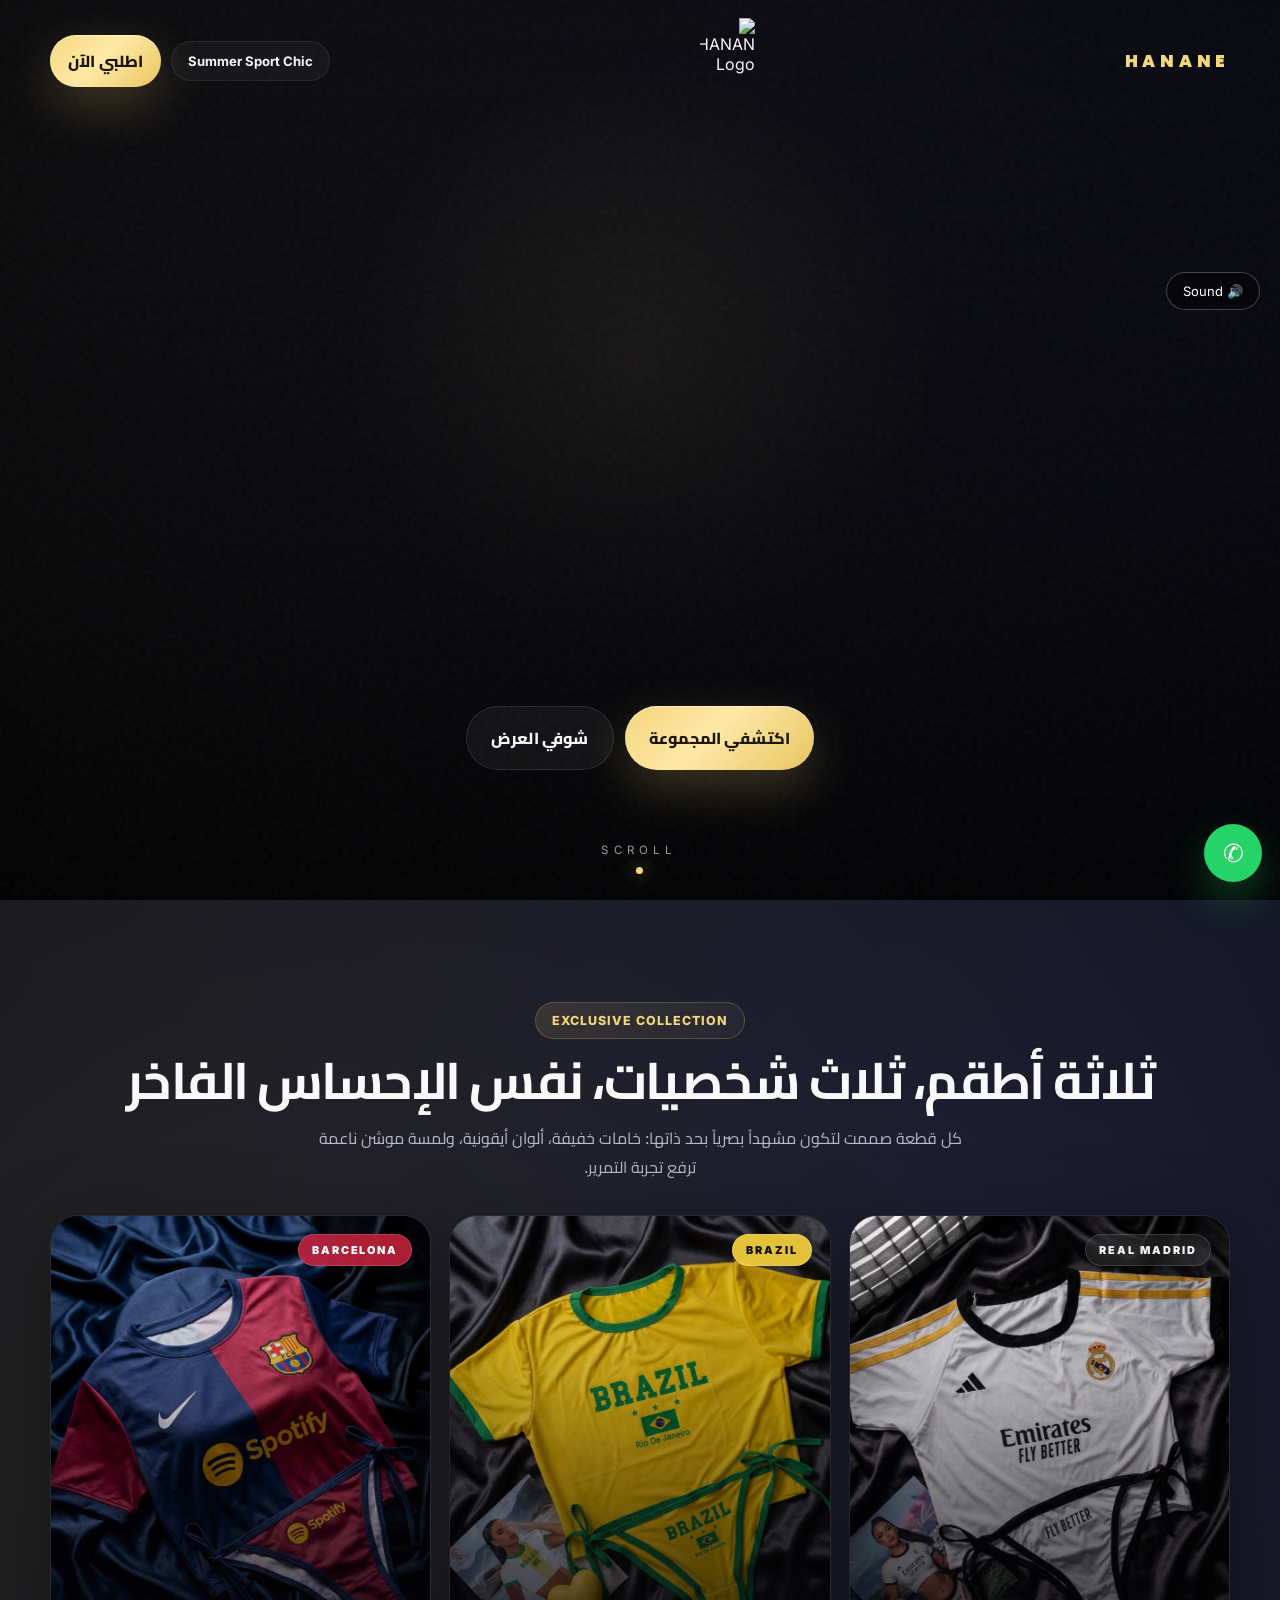
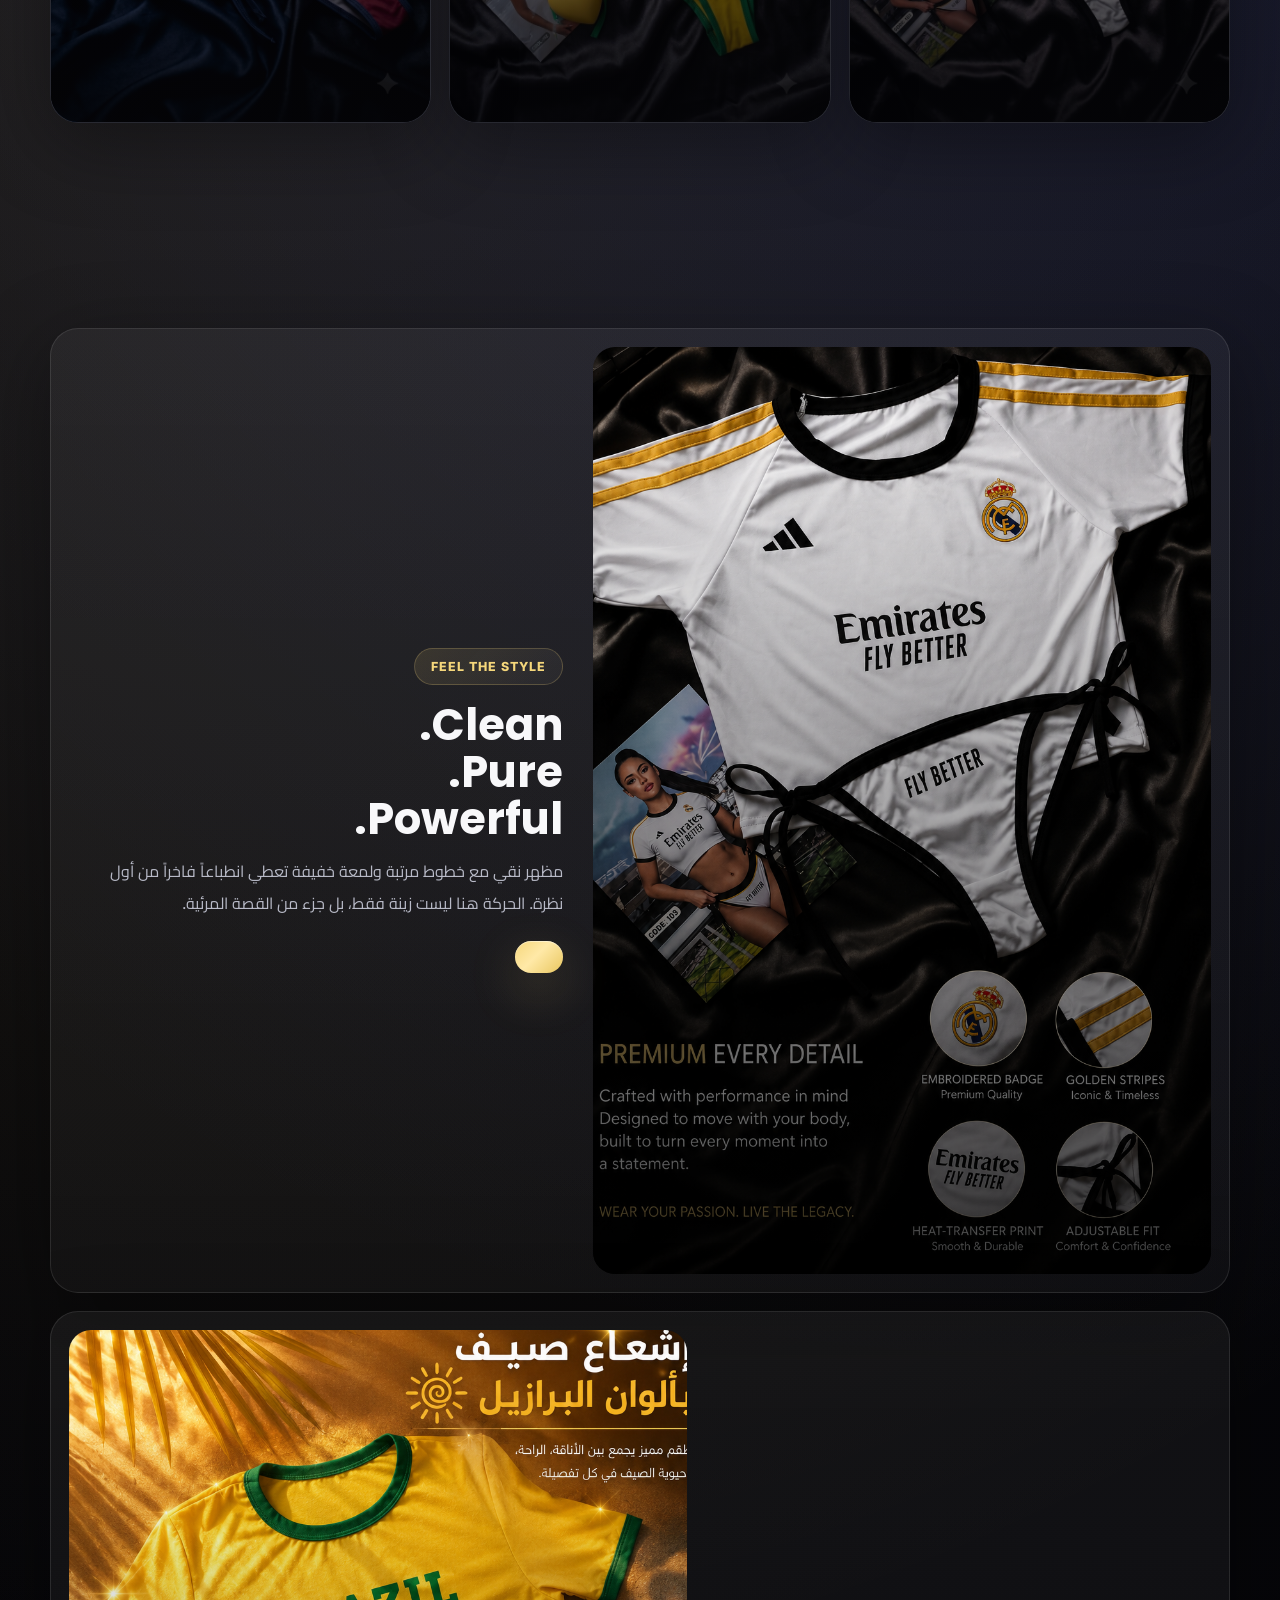
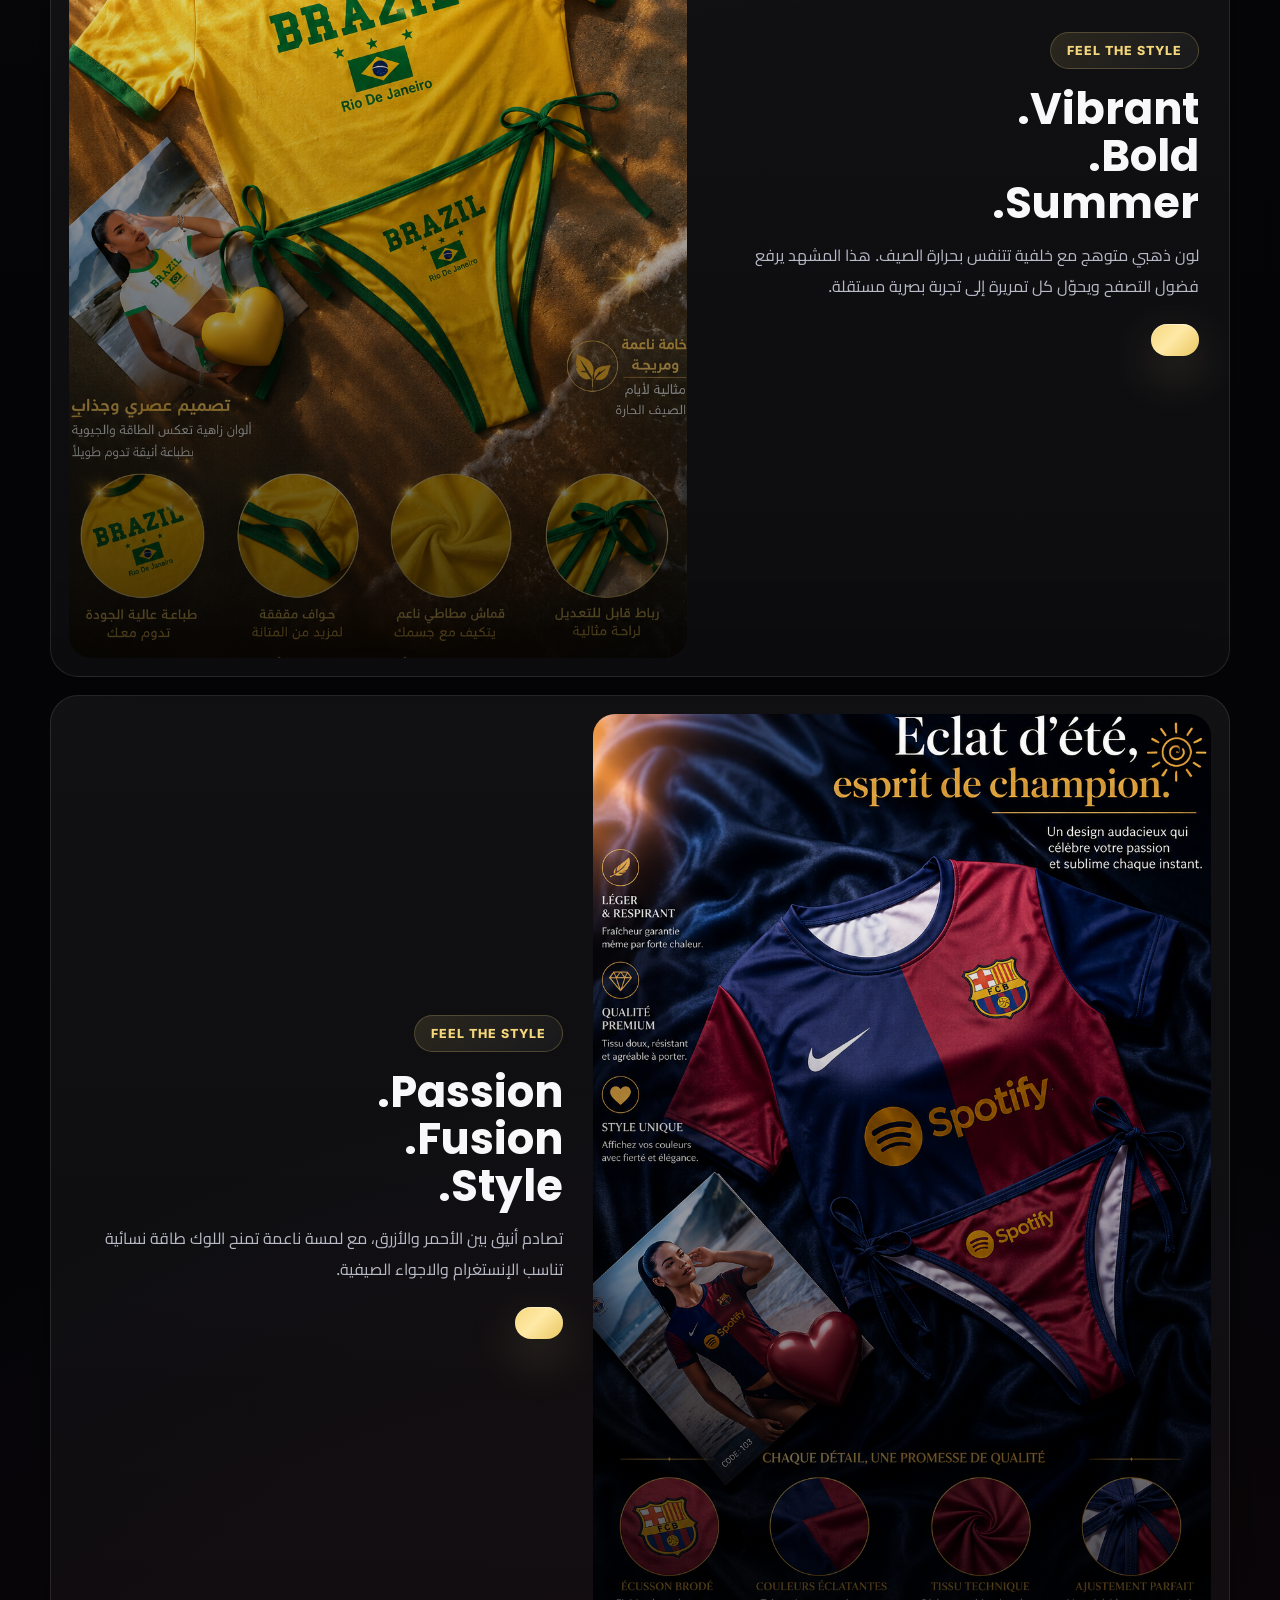
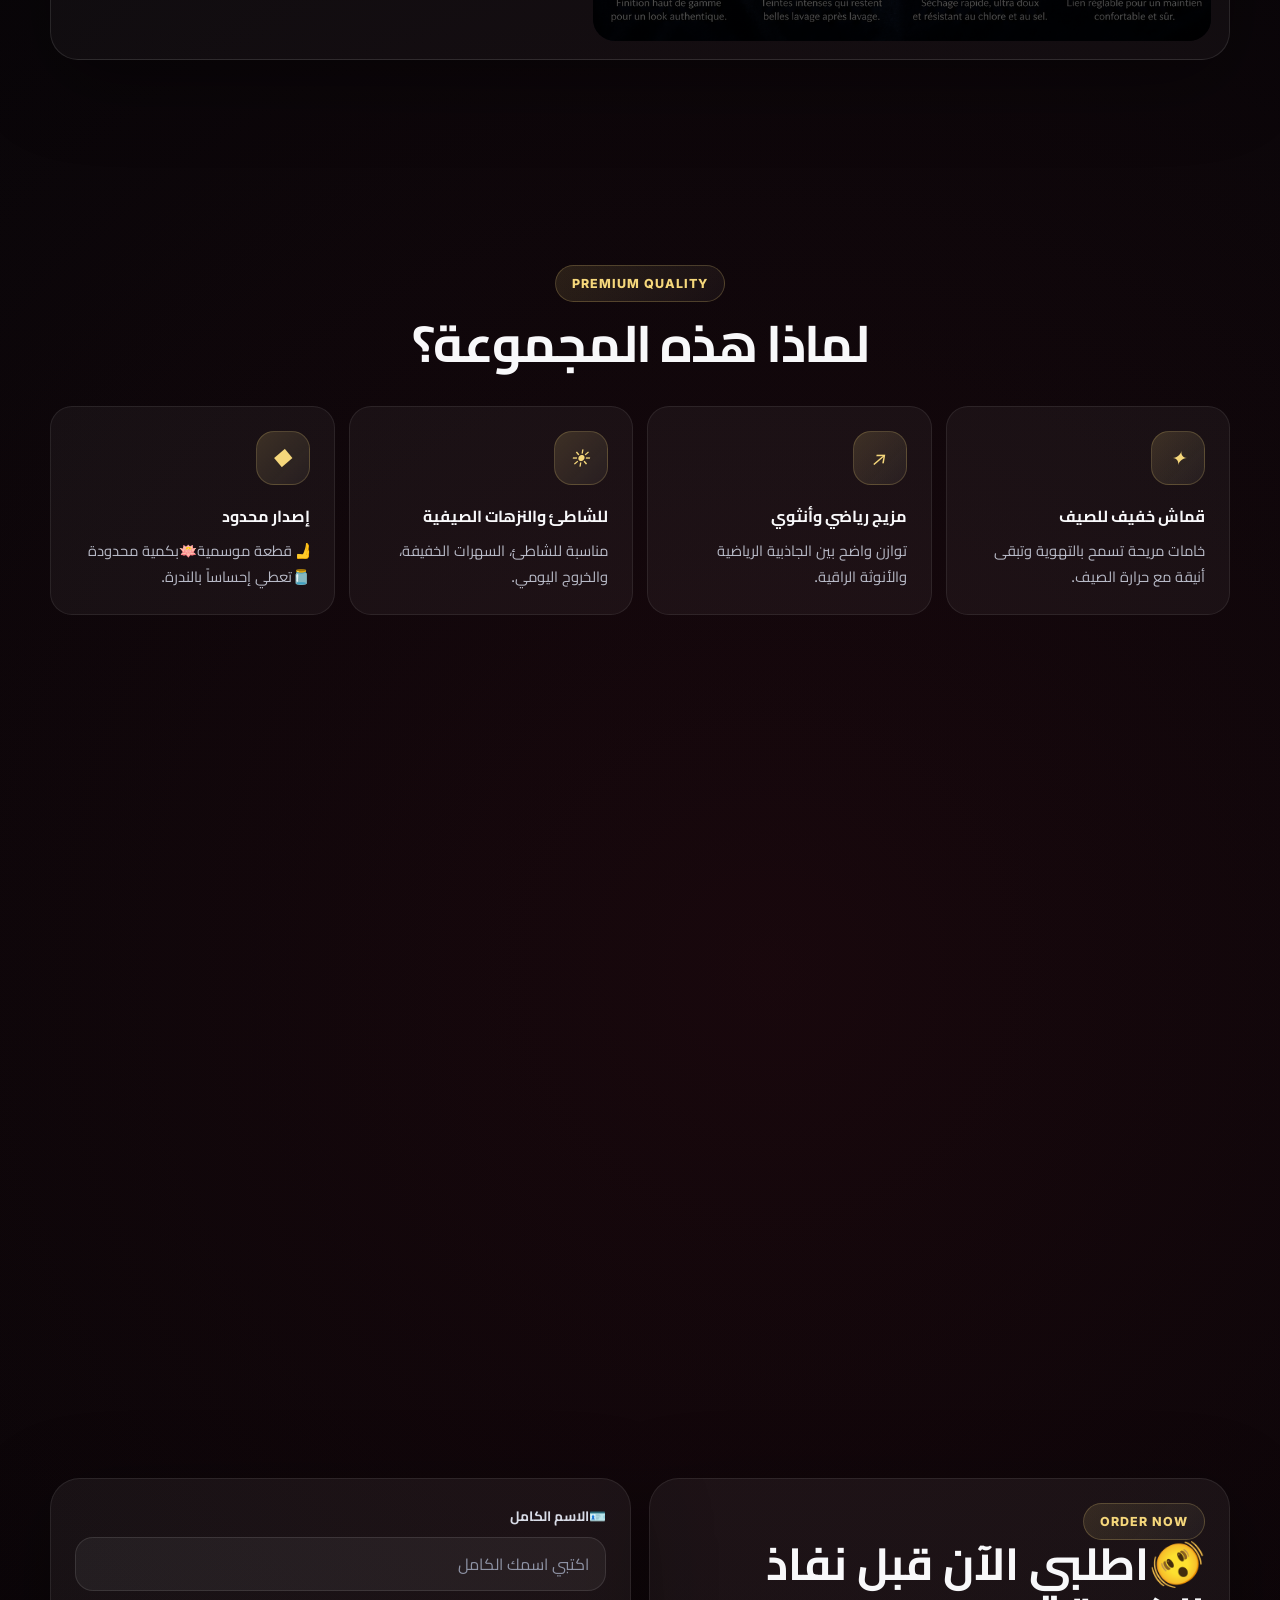
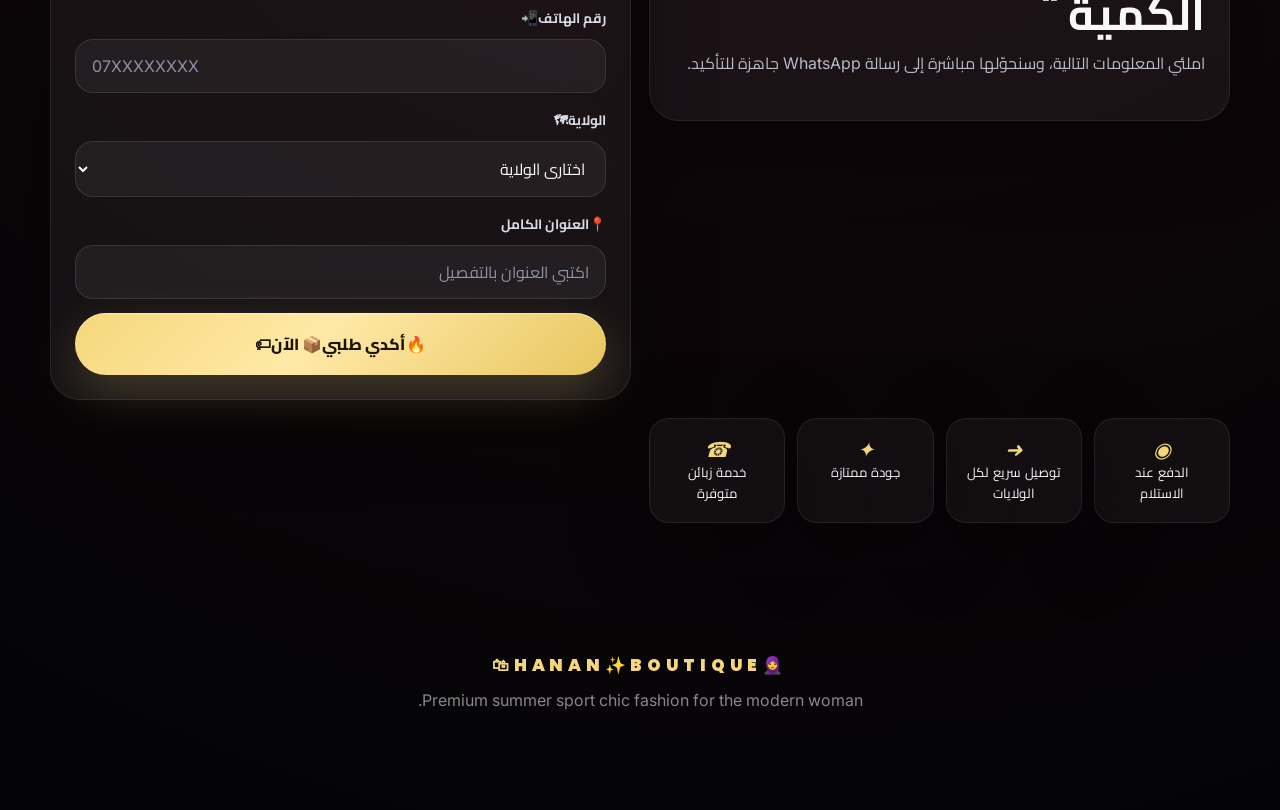
==== index.html @ 0dd99c5b "Fix typo in boutique name in message" ====
<!DOCTYPE html>
<html lang="ar" dir="rtl">
<head>
  <meta charset="UTF-8" />
  <meta name="viewport" content="width=device-width, initial-scale=1.0, maximum-scale=1" />
  <meta name="description" content="حنان بوتيك - مجموعة صيفية فاخرة للموضة الرياضية الأنيقة" />
  <meta name="theme-color" content="#07070B" />
  <title>حنان بوتيك - Hanene Boutique</title>
  <link rel="preconnect" href="https://fonts.googleapis.com" />
  <link rel="preconnect" href="https://fonts.gstatic.com" crossorigin />
  <link href="https://fonts.googleapis.com/css2?family=Poppins:wght@400;500;600;700;800;900&family=Inter:wght@400;500;600;700;800&family=Cairo:wght@400;500;600;700;800&display=swap" rel="stylesheet" />
  <style>
    :root{
      --bg:#07070B;
      --bg2:#0B1020;
      --panel:rgba(255,255,255,.06);
      --panel-2:rgba(255,255,255,.09);
      --stroke:rgba(255,255,255,.11);
      --text:#F8F8FA;
      --muted:#B8BAC7;
      --gold:#F5D77B;
      --success:#19C37D;
      --danger:#FF5B5B;
      --madrid:#f4f4f4;
      --brazil:#FFD93D;
      --barca:#2B4BFF;
      --barca2:#C9243F;
      --shadow: 0 20px 80px rgba(0,0,0,.38);
      --radius: 28px;
      --radius-sm: 18px;
    }
    *{box-sizing:border-box;margin:0;padding:0}
    html{scroll-behavior:smooth}
    body{
      background:
        radial-gradient(circle at 20% 20%, rgba(245,215,123,.12), transparent 32%),
        radial-gradient(circle at 80% 18%, rgba(43,75,255,.14), transparent 28%),
        radial-gradient(circle at 60% 80%, rgba(201,36,63,.10), transparent 26%),
        linear-gradient(180deg, var(--bg) 0%, #040406 100%);
      color:var(--text);
      font-family:'Inter','Cairo',Arial,sans-serif;
      overflow-x:hidden;
      -webkit-font-smoothing:antialiased;
      text-rendering:optimizeLegibility;
    }
    h1,h2,h3,h4,.brand,.headline{font-family:'Poppins','Cairo',sans-serif}
    a{text-decoration:none;color:inherit}
    button,input,select,textarea{font:inherit}
    ::selection{background:rgba(245,215,123,.28);color:#fff}

    .noise{
      position:fixed;inset:0;pointer-events:none;opacity:.035;z-index:1;
      background-image:url("data:image/svg+xml,%3Csvg viewBox='0 0 200 200' xmlns='http://www.w3.org/2000/svg'%3E%3Cfilter id='n'%3E%3CfeTurbulence type='fractalNoise' baseFrequency='.85' numOctaves='2' stitchTiles='stitch'/%3E%3C/filter%3E%3Crect width='100%25' height='100%25' filter='url(%23n)'/%3E%3C/svg%3E");
    }

    .container{width:min(1180px, calc(100% - 32px));margin-inline:auto;position:relative;z-index:2}
    .glass{background:var(--panel);backdrop-filter:blur(20px);-webkit-backdrop-filter:blur(20px);border:1px solid var(--stroke);box-shadow:var(--shadow)}
    .glass-strong{background:var(--panel-2);backdrop-filter:blur(24px);-webkit-backdrop-filter:blur(24px);border:1px solid rgba(255,255,255,.14)}
    .chip{display:inline-flex;align-items:center;gap:8px;padding:10px 16px;border-radius:999px;border:1px solid rgba(245,215,123,.22);background:linear-gradient(135deg, rgba(245,215,123,.12), rgba(255,255,255,.04));color:var(--gold);font-size:.78rem;font-weight:800;letter-spacing:.08em;text-transform:uppercase}
    .btn{
      display:inline-flex;align-items:center;justify-content:center;gap:10px;
      padding:16px 24px;border-radius:999px;border:0;cursor:pointer;
      font-weight:800;letter-spacing:.01em;transition:transform .35s cubic-bezier(.2,.9,.2,1), box-shadow .35s, filter .35s;
      will-change:transform;
    }
    .btn:hover{transform:translateY(-2px) scale(1.01)}
    .btn-primary{
      color:#1a1400;background:linear-gradient(135deg,#F5D77B 0%, #FFE9A7 45%, #E8C65F 100%);
      box-shadow:0 18px 50px rgba(245,215,123,.22), inset 0 1px 0 rgba(255,255,255,.45);
      position:relative;overflow:hidden;
    }
    .btn-primary:before{
      content:"";position:absolute;inset:-40% -20%;background:linear-gradient(90deg, transparent, rgba(255,255,255,.42), transparent);
      transform:translateX(-80%) rotate(12deg);animation:shine 4.2s ease-in-out infinite;
    }
    @keyframes shine{0%,55%{transform:translateX(-80%) rotate(12deg)}100%{transform:translateX(80%) rotate(12deg)}}

    .btn-ghost{color:var(--text);background:rgba(255,255,255,.05);border:1px solid rgba(255,255,255,.10)}

    /* preloader */
    .preloader{position:fixed;inset:0;z-index:9999;display:grid;place-items:center;background:linear-gradient(180deg,#050507 0%, #090b14 100%);transition:opacity .55s ease, visibility .55s ease}
    .preloader.hidden{opacity:0;visibility:hidden}
    .preloader-card{text-align:center;display:flex;flex-direction:column;align-items:center;gap:18px}
    .preloader-logo{font-family:'Poppins';font-size:1.15rem;font-weight:900;letter-spacing:.34em;color:var(--gold)}
    .preloader-bar{width:min(240px, 72vw);height:2px;border-radius:999px;background:rgba(255,255,255,.10);overflow:hidden}
    .preloader-bar span{display:block;height:100%;width:0;background:linear-gradient(90deg,var(--gold),#fff0b8);animation:load 1.5s ease forwards}
    @keyframes load{to{width:100%}}

    /* nav */
    header{
      position:fixed;top:0;left:0;right:0;z-index:1200;
      padding:18px 0;transition:transform .35s ease, background .35s ease, border-color .35s ease;
    }
    header.scrolled{background:rgba(7,7,11,.72);backdrop-filter:blur(18px);border-bottom:1px solid rgba(255,255,255,.08)}
    .nav{display:flex;align-items:center;justify-content:space-between;gap:16px}
    .brand{font-size:1.05rem;font-weight:900;letter-spacing:.28em;color:var(--gold)}
    .brand {
  display: flex;
  align-items: center;
  gap: 10px; /* مسافة بين الصورة والاسم */
}
.brand-logo {
  width: 55px;   /* حجم اللوجو */
  height: 85px;
  object-fit: contain;
}
    .nav-actions{display:flex;align-items:center;gap:10px}
    .nav-pill{padding:11px 16px;border-radius:999px;background:rgba(255,255,255,.04);border:1px solid rgba(255,255,255,.08);color:var(--text);font-size:.82rem;font-weight:700}
    .nav-cta{padding:11px 18px}

    /* hero */
    .lux-sound-btn {
  position: absolute;

  bottom: 590px;  /* هنا للأسفل */
  right: 20px;   /* مازال في اليمين */

  z-index: 20;

  padding: 10px 16px;
  border-radius: 50px;

  background: rgba(0, 0, 0, 0.35);
  border: 1px solid rgba(255, 255, 255, 0.25);

  color: #fff;
  font-size: 13px;

  backdrop-filter: blur(12px);
  -webkit-backdrop-filter: blur(12px);

  cursor: pointer;
  transition: 0.3s ease;
}
    .hero{position:relative;min-height:100svh;display:grid;place-items:center;overflow:hidden}
    .hero-video, .hero-media-fallback{
      position:absolute;inset:0;width:100%;height:100%;object-fit:cover;transform:scale(1.08);filter:blur(16px) saturate(1.08) contrast(1.02);transition:filter 1.4s cubic-bezier(.2,.9,.2,1), transform 1.4s cubic-bezier(.2,.9,.2,1);will-change:transform, filter;
    }
    .hero.loaded .hero-video, .hero.loaded .hero-media-fallback{filter:blur(0) saturate(1.06) contrast(1.02);transform:scale(1)}
    .hero-overlay{position:absolute;inset:0;background:
      linear-gradient(180deg, rgba(0,0,0,.10) 0%, rgba(0,0,0,.45) 42%, rgba(0,0,0,.88) 100%),
      radial-gradient(circle at 50% 40%, rgba(245,215,123,.10), transparent 35%)}
    .hero-grid{position:absolute;inset:0;background-image:linear-gradient(rgba(255,255,255,.04) 1px, transparent 1px), linear-gradient(90deg, rgba(255,255,255,.04) 1px, transparent 1px);background-size:72px 72px;mask-image:radial-gradient(circle at center, black 35%, transparent 86%);opacity:.14;pointer-events:none}
    .hero-content{
  display:flex;
  flex-direction:column;
  align-items:center;
  justify-content:flex-end;
  min-height:71%;
}
    .hero-kicker{opacity:0;transform:translateY(18px) scale(.98);animation:rise .9s .15s cubic-bezier(.2,.9,.2,1) forwards}
    .hero h1{font-size:clamp(2.35rem, 7.8vw, 5.4rem);line-height:1.02;letter-spacing:-.04em;margin:18px auto 16px;max-width:12ch;opacity:0;transform:translateY(26px);animation:rise .95s .32s cubic-bezier(.2,.9,.2,1) forwards;text-wrap:balance}
    .hero p{font-size:clamp(1rem, 2.5vw, 1.2rem);color:var(--muted);max-width:42rem;margin-inline:auto;line-height:1.9;opacity:0;transform:translateY(22px);animation:rise .95s .52s cubic-bezier(.2,.9,.2,1) forwards}
    .hero-actions{display:flex;justify-content:center;gap:12px;flex-wrap:wrap;margin-top:80px;opacity:0;transform:translateY(22px);animation:rise .95s .70s cubic-bezier(.2,.9,.2,1) forwards}
    @keyframes rise{to{opacity:1;transform:translateY(0)}}
    .scroll-indicator{position:absolute;left:50%;bottom:26px;transform:translateX(-50%);z-index:2;display:flex;flex-direction:column;align-items:center;gap:10px;opacity:0;animation:fadeIn .8s 1.2s forwards}
    .scroll-indicator span{font-size:.72rem;letter-spacing:.45em;text-transform:uppercase;color:rgba(255,255,255,.6)}
    .scroll-dot{width:7px;height:7px;border-radius:50%;background:var(--gold);box-shadow:0 0 18px rgba(245,215,123,.8);animation:bounce 1.9s ease-in-out infinite}
    @keyframes bounce{0%,100%{transform:translateY(0);opacity:1}50%{transform:translateY(12px);opacity:.35}}
    @keyframes fadeIn{to{opacity:1}}

    /* sections */
    .section{position:relative;padding:clamp(72px, 8vw, 120px) 0}
    .section-title{display:flex;flex-direction:column;align-items:center;text-align:center;gap:14px;margin-bottom:34px}
    .section-title h2{font-size:clamp(1.8rem, 4.5vw, 3.2rem);line-height:1.1;letter-spacing:-.03em}
    .section-title p{color:var(--muted);max-width:42rem;line-height:1.8}

    .reveal{opacity:0;transform:translateY(32px) scale(.985);transition:opacity .85s cubic-bezier(.2,.9,.2,1), transform .85s cubic-bezier(.2,.9,.2,1)}
    .reveal.visible{opacity:1;transform:translateY(0) scale(1)}
    .reveal-delay-1{transition-delay:.08s}.reveal-delay-2{transition-delay:.16s}.reveal-delay-3{transition-delay:.24s}.reveal-delay-4{transition-delay:.32s}

    /* collection */
    .collection-grid{display:grid;grid-template-columns:repeat(3,minmax(0,1fr));gap:18px}
    .product-card{position:relative;border-radius:var(--radius);overflow:hidden;cursor:pointer;min-height:500px;transform:translateZ(0);transition:transform .5s cubic-bezier(.2,.9,.2,1);background:#0d0f18}
    .product-card:hover{transform:translateY(-6px)}
    .product-card img{width:100%;height:100%;object-fit:cover;display:block;transform:scale(1.06);transition:transform 1.1s cubic-bezier(.2,.9,.2,1), filter .6s ease;filter:saturate(1.02) contrast(1.02)}
    .product-card:hover img{transform:scale(1.12)}
    .product-card:after{content:"";position:absolute;inset:0;background:linear-gradient(180deg, rgba(4,4,7,.06) 0%, rgba(4,4,7,.20) 30%, rgba(4,4,7,.88) 100%)}
    .badge{position:absolute;top:18px;right:18px;z-index:2;padding:8px 13px;border-radius:999px;font-size:.68rem;font-weight:900;letter-spacing:.18em;text-transform:uppercase;background:rgba(255,255,255,.08);border:1px solid rgba(255,255,255,.15);backdrop-filter:blur(10px)}
    .badge.rm{color:var(--madrid)}.badge.br{color:#0d0d0d;background:rgba(255,217,61,.88)}.badge.bc{color:#fff;background:rgba(201,36,63,.85)}
    .product-meta{position:absolute;inset:auto 0 0 0;z-index:2;padding:26px 22px 22px;display:grid;gap:8px}
    .product-meta h3{font-size:1.2rem;line-height:1.25;transform:translateY(10px);opacity:0;transition:.6s cubic-bezier(.2,.9,.2,1)}
    .product-meta p{font-size:.92rem;color:rgba(255,255,255,.75);line-height:1.8;transform:translateY(10px);opacity:0;transition:.6s cubic-bezier(.2,.9,.2,1) .08s}
    .product-meta .price{display:flex;align-items:center;gap:10px;margin-top:6px;transform:translateY(10px);opacity:0;transition:.6s cubic-bezier(.2,.9,.2,1) .14s}
    .product-card:hover .product-meta h3,.product-card:hover .product-meta p,.product-card:hover .product-meta .price{transform:translateY(0);opacity:1}
    .price strong{font-size:1.1rem;color:var(--gold)}
    .price span{font-size:.86rem;color:rgba(255,255,255,.5);text-decoration:line-through}

    /* story sections */
    .story{display:grid;gap:18px}
    .story-panel{display:grid;grid-template-columns:1.1fr .9fr;gap:18px;align-items:center;padding:18px;border-radius:var(--radius);overflow:hidden;min-height:420px;background:linear-gradient(180deg, rgba(255,255,255,.05), rgba(255,255,255,.03));border:1px solid rgba(255,255,255,.10);box-shadow:var(--shadow)}
    .story-panel.reverse{grid-template-columns:.9fr 1.1fr}
    .story-media{position:relative;height:100%;min-height:380px;border-radius:22px;overflow:hidden}
    .story-media img{width:100%;height:100%;object-fit:cover;display:block;transform:scale(1.06);transition:transform 1.1s cubic-bezier(.2,.9,.2,1), filter 1.1s cubic-bezier(.2,.9,.2,1)}
    .story-panel:hover .story-media img{transform:scale(1.12)}
    .story-media:after{content:"";position:absolute;inset:0;background:linear-gradient(180deg, transparent 10%, rgba(0,0,0,.28) 52%, rgba(0,0,0,.72) 100%)}
    .story-copy{padding:10px 12px}
    .story-copy .chip{margin-bottom:16px}
    .story-copy h3{font-size:clamp(1.7rem, 3.4vw, 2.9rem);line-height:1.08;margin-bottom:14px}
    .story-copy p{color:var(--muted);line-height:1.95;margin-bottom:22px;max-width:34rem}

    /* features */
    .features-grid{display:grid;grid-template-columns:repeat(4,minmax(0,1fr));gap:14px}
    .feature{padding:24px;border-radius:22px;min-height:170px;transition:transform .45s cubic-bezier(.2,.9,.2,1), border-color .45s;background:rgba(255,255,255,.045);border:1px solid rgba(255,255,255,.08)}
    .feature:hover{transform:translateY(-7px);border-color:rgba(245,215,123,.28)}
    .feature .icon{width:54px;height:54px;border-radius:18px;display:grid;place-items:center;margin-bottom:16px;background:linear-gradient(135deg, rgba(245,215,123,.16), rgba(255,255,255,.05));border:1px solid rgba(245,215,123,.20);color:var(--gold);font-size:1.2rem}
    .feature h4{font-size:1rem;margin-bottom:8px}
    .feature p{color:var(--muted);font-size:.92rem;line-height:1.75}

    /* promo */
    .promo-wrap{position:relative;overflow:hidden;border-radius:34px;padding:clamp(24px, 4vw, 42px);background:linear-gradient(135deg, rgba(245,215,123,.10), rgba(255,255,255,.04) 32%, rgba(43,75,255,.10) 100%);border:1px solid rgba(255,255,255,.10);box-shadow:var(--shadow)}
    .promo-wrap:before{content:"";position:absolute;inset:-30% -20%;background:radial-gradient(circle at center, rgba(245,215,123,.16), transparent 36%);animation:floatGlow 8s ease-in-out infinite}
    @keyframes floatGlow{0%,100%{transform:scale(1)}50%{transform:scale(1.08)}}
    .promo-grid{display:grid;grid-template-columns:1.05fr .95fr;gap:18px;align-items:center;position:relative;z-index:2}
    .promo-left h2{font-size:clamp(2rem, 4vw, 3.2rem);line-height:1.06;margin-bottom:12px}
    .promo-left p{color:var(--muted);line-height:1.85;max-width:36rem}
    .prices{display:flex;align-items:end;gap:14px;flex-wrap:wrap;margin:22px 0 16px}
    .old-price{position:relative;color:#aab0bd;font-size:1.2rem;font-weight:700}
    .old-price:after{content:"";position:absolute;left:-3px;right:-3px;top:50%;height:2px;background:var(--danger);transform:translateY(-50%)}
    .new-price{font-size:clamp(2.4rem, 6vw, 4.5rem);font-weight:900;letter-spacing:-.04em;color:var(--gold);text-shadow:0 0 26px rgba(245,215,123,.16)}
    .promo-right{display:grid;gap:14px}
    .urgency-card{padding:18px;border-radius:22px;background:rgba(255,255,255,.05);border:1px solid rgba(255,255,255,.08)}
    .countdown{display:grid;grid-template-columns:repeat(4,1fr);gap:10px}
    .timer-box{padding:16px 12px;border-radius:18px;text-align:center;background:rgba(255,255,255,.05);border:1px solid rgba(255,255,255,.08)}
    .timer-box strong{display:block;font-family:'Poppins';font-size:1.45rem;line-height:1;color:var(--gold)}
    .timer-box span{display:block;margin-top:7px;font-size:.67rem;letter-spacing:.12em;text-transform:uppercase;color:rgba(255,255,255,.65)}
    .stock-row{display:flex;justify-content:space-between;align-items:center;gap:14px;margin-bottom:10px}
    .stock-bar{height:8px;border-radius:999px;overflow:hidden;background:rgba(255,255,255,.08)}
    .stock-fill{height:100%;width:0;border-radius:999px;background:linear-gradient(90deg,#FF5B5B, #FFB156);transition:width 1.8s cubic-bezier(.2,.9,.2,1)}

    /* form */
    .order-wrap{display:grid;grid-template-columns:1fr 1fr;gap:18px;align-items:start}
    .order-card{padding:24px;border-radius:30px;background:rgba(255,255,255,.05);border:1px solid rgba(255,255,255,.08);box-shadow:var(--shadow)}
    .order-card h2{font-size:clamp(1.8rem, 4vw, 2.8rem);line-height:1.1;margin-bottom:10px}
    .order-card p{color:var(--muted);line-height:1.8;margin-bottom:18px}
    .form{display:grid;gap:14px}
    .field{display:grid;gap:8px}
    .field label{font-size:.85rem;color:#d8dbe6;font-weight:700}
    .field input,.field select{
      width:100%;padding:16px 16px;border-radius:18px;border:1px solid rgba(255,255,255,.10);outline:0;
      background:rgba(255,255,255,.05);color:var(--text);transition:border-color .25s, box-shadow .25s, transform .25s;
    }
    .field input::placeholder{color:#8e93a5}
    .field input:focus,.field select:focus{border-color:rgba(245,215,123,.55);box-shadow:0 0 0 4px rgba(245,215,123,.09)}
    .field.error input,.field.error select{border-color:rgba(255,91,91,.75);box-shadow:0 0 0 4px rgba(255,91,91,.08)}
    .error-text{font-size:.75rem;color:var(--danger);display:none}
    .field.error .error-text{display:block}
    .success{display:none;padding:30px 20px;text-align:center}
    .success .check{width:84px;height:84px;border-radius:50%;margin:0 auto 18px;display:grid;place-items:center;background:rgba(25,195,125,.12);color:var(--success);font-size:2rem}

    .trust-grid{display:grid;grid-template-columns:repeat(4,1fr);gap:12px}
    .trust{padding:18px;border-radius:20px;text-align:center;background:rgba(255,255,255,.045);border:1px solid rgba(255,255,255,.08);transition:transform .35s cubic-bezier(.2,.9,.2,1)}
    .trust:hover{transform:translateY(-4px)}
    .trust i{font-size:1.3rem;color:var(--gold);margin-bottom:10px}
    .trust p{font-size:.82rem;line-height:1.6}

    footer{padding:26px 0 100px;color:rgba(255,255,255,.52);text-align:center}

    /* modal / alerts */
    .modal,.exit-modal{position:fixed;inset:0;z-index:2000;display:none;align-items:center;justify-content:center;padding:16px;background:rgba(0,0,0,.78);backdrop-filter:blur(12px)}
    .modal.active,.exit-modal.active{display:flex}
    .modal-card,.exit-card{width:min(980px,100%);border-radius:30px;overflow:hidden;background:#0B0D15;border:1px solid rgba(255,255,255,.12);box-shadow:var(--shadow)}
    .modal-head{position:relative;min-height:300px;display:grid;place-items:end start;background:linear-gradient(135deg, #171a27, #0f1118)}
    .modal-head img{position:absolute;inset:0;width:100%;height:100%;object-fit:cover;filter:contrast(1.03) saturate(1.04);transform:scale(1.06)}
    .modal-head:after{content:"";position:absolute;inset:0;background:linear-gradient(180deg, rgba(0,0,0,.10), rgba(0,0,0,.72) 84%)}
    .modal-head-content{position:relative;z-index:2;padding:22px;display:grid;gap:8px}
    .modal-head h3{font-size:1.9rem;line-height:1.1}
    .modal-body{padding:22px;display:grid;grid-template-columns:1.05fr .95fr;gap:18px}
    .product-gallery{display:grid;gap:12px}
    .main-image{border-radius:22px;overflow:hidden;height:100%;min-height:430px;background:#111;position:relative}
    .main-image img{width:100%;height:100%;object-fit:cover;display:block;transform:scale(1.05);transition:transform .7s cubic-bezier(.2,.9,.2,1)}
    .main-image:hover img{transform:scale(1.12)}
    .thumbs{display:flex;gap:10px;flex-wrap:wrap}
    .thumbs img{width:66px;height:66px;object-fit:cover;border-radius:14px;border:2px solid transparent;cursor:pointer;opacity:.82;transition:transform .25s, opacity .25s, border-color .25s}
    .thumbs img.active{border-color:var(--gold);opacity:1;transform:translateY(-2px)}
    .meta{display:grid;gap:14px;align-content:start}
    .meta .price-line{display:flex;align-items:end;gap:12px;flex-wrap:wrap}
    .meta .price-line strong{font-size:1.8rem;color:var(--gold)}
    .meta .price-line span{color:var(--muted);text-decoration:line-through}
    .sizes,.colors{display:flex;flex-wrap:wrap;gap:8px}
    .pill-btn{padding:10px 14px;border-radius:999px;border:1px solid rgba(255,255,255,.10);background:rgba(255,255,255,.04);color:var(--text);cursor:pointer;transition:transform .2s, border-color .2s, background .2s}
    .pill-btn:hover{transform:translateY(-2px)}
    .pill-btn.active{border-color:rgba(245,215,123,.52);background:rgba(245,215,123,.10);color:var(--gold)}
    .close{position:absolute;top:14px;right:14px;width:42px;height:42px;border-radius:50%;border:0;background:rgba(255,255,255,.10);color:#fff;cursor:pointer;z-index:3}

    .social-proof{
      position:fixed;bottom:88px;left:14px;z-index:1100;max-width:320px;padding:14px 16px;border-radius:18px;
      transform:translateX(-120%);transition:transform .6s cubic-bezier(.2,.9,.2,1);display:flex;gap:12px;align-items:center;
    }
    .social-proof.show{transform:translateX(0)}
    .social-proof .icon{width:40px;height:40px;border-radius:12px;background:rgba(245,215,123,.12);display:grid;place-items:center;color:var(--gold);flex:0 0 auto}
    .social-proof p{font-size:.88rem;line-height:1.5}
    .social-proof small{display:block;color:rgba(255,255,255,.55);margin-top:2px}

    .sticky-cta{
      position:fixed;left:50%;bottom:18px;transform:translateX(-50%);z-index:1150;
      display:none;min-width:min(360px, calc(100% - 24px));
      padding:15px 18px;border-radius:999px;font-weight:900;letter-spacing:.01em;
    }
    .whatsapp{
      position:fixed;right:18px;bottom:18px;z-index:1160;width:58px;height:58px;border-radius:50%;display:grid;place-items:center;
      background:#25D366;color:#fff;box-shadow:0 18px 40px rgba(37,211,102,.28);font-size:1.55rem;transition:transform .25s ease;animation:wa 4s ease-in-out infinite;
    }
    .whatsapp:hover{transform:scale(1.06)}
    @keyframes wa{0%,100%{transform:translateY(0)}50%{transform:translateY(-6px)}}

    /* responsive */
    @media (max-width: 980px){
      .collection-grid{grid-template-columns:1fr;}
      .story-panel,.story-panel.reverse,.promo-grid,.order-wrap,.modal-body{grid-template-columns:1fr}
      .features-grid,.trust-grid{grid-template-columns:repeat(2,1fr)}
      .main-image{min-height:360px}
      .product-card{min-height:420px}
      .social-proof{bottom:142px}
      .sticky-cta{display:inline-flex}
    }
    @media (max-width: 640px){
      .nav-actions .nav-pill{display:none}
      .hero-content{padding-top:68px}
      .features-grid,.trust-grid{grid-template-columns:1fr}
      .countdown{grid-template-columns:repeat(2,1fr)}
      .product-card{min-height:390px}
      .social-proof{max-width:250px}
      .modal-body{padding:16px}
      .modal-head h3{font-size:1.6rem}
      .sticky-cta{min-width:calc(100% - 22px)}
    }
    @media (min-width: 981px){
      .sticky-cta{display:none !important}
    }
  </style>
</head>
<body>
  <div class="noise"></div>

  <div class="preloader" id="preloader">
    <div class="preloader-card">
      <div class="preloader-logo">HANANE BOUTIQUE</div>
      <div class="preloader-bar"><span></span></div>
    </div>
  </div>

  <header id="header">
    <div class="container nav">
      <div class="brand">HANANE</div>
      <img src="assets/images/logo.png" alt="HANAN Logo" class="brand-logo">
      <div class="nav-actions">
        <div class="nav-pill">Summer Sport Chic</div>
        <button class="btn btn-primary nav-cta" onclick="scrollToSection('order')">اطلبي الآن</button>
      </div>
    </div>
  </header>

  <main>
   <section class="hero" id="hero">
  
  <video id="heroVideo" class="hero-video" autoplay muted loop playsinline>
    <source src="assets/videos/lv_0_20260606013020.mp4" type="video/mp4">
  </video>

<div class="hero-overlay"></div>
  <div class="hero-grid"></div>

  <!-- زر الصوت داخل الهيرو فقط -->
  <button class="lux-sound-btn" id="soundBtn">
    🔊 Sound
  </button>

      <div class="hero-content">
  <div class="hero-actions">

    <button class="btn btn-primary" onclick="scrollToSection('collection')">اكتشفي المجموعة</button>
    <button class="btn btn-ghost" onclick="scrollToSection('promo')">شوفي العرض</button>
  </div>
</div>

      <div class="scroll-indicator">
        <span>Scroll</span>
        <div class="scroll-dot"></div>
      </div>
    </section>

    <section class="section" id="collection">
      <div class="container">
        <div class="section-title reveal">
          <span class="chip">Exclusive Collection</span>
          <h2>ثلاثة أطقم، ثلاث شخصيات، نفس الإحساس الفاخر</h2>
          <p>كل قطعة صممت لتكون مشهداً بصرياً بحد ذاتها: خامات خفيفة، ألوان أيقونية، ولمسة موشن ناعمة ترفع تجربة التمرير.</p>
        </div>

        <div class="collection-grid">
          <article class="product-card glass reveal reveal-delay-1" onclick="openModal('madrid')">
            <img src="assets/images/madrid2.webp" alt="طقم مستوحى من ريال مدريد" loading="lazy">
            <span class="badge rm">Real Madrid</span>
            <div class="product-meta">
              <h3>طقم مستوحى من ريال مدريد</h3>
              <p>اناقة نظيفة مع حضور قوي</p>
              <div class="price"><strong>2500 DA</strong><span>3500 DA</span></div>
            </div>
          </article>

          <article class="product-card glass reveal reveal-delay-2" onclick="openModal('brazil')">
            <img src="assets/images/brazil.webp" alt="طقم مستوحى من البرازيل" loading="lazy">
            <span class="badge br">Brazil</span>
            <div class="product-meta">
              <h3>طقم مستوحى من البرازيل</h3>
              <p>أصفر / أخضر • طاقة صيفية وحيوية لافتة</p>
              <div class="price"><strong>2500 DA</strong><span>3500 DA</span></div>
            </div>
          </article>

          <article class="product-card glass reveal reveal-delay-3" onclick="openModal('barcelona')">
            <img src="assets/images/Gemini_Generated_Image_iklp19iklp19iklp.png" alt="طقم مستوحى من برشلونة" loading="lazy">
            <span class="badge bc">Barcelona</span>
            <div class="product-meta">
              <h3>طقم مستوحى من برشلونة</h3>
              <p>أحمر / أزرق • تباين جريء بطابع شبابي</p>
              <div class="price"><strong>2500 DA</strong><span>3500 DA</span></div>
            </div>
          </article>
        </div>
      </div>
    </section>

   <section class="section" id="style">
  <div class="container">
    
    <div class="story">

      <!-- Madrid -->
      <div class="story-panel reveal">
        <div class="story-media">
          <img
            src="assets/images/file_0000000050ec7243bcd162e51800ac0b.png"
            alt="تفاصيل القماش"
            loading="lazy"
          >
        </div>

        <div class="story-copy">
          <span class="chip">Feel the Style</span>
          <h3>Clean.<br>Pure.<br>Powerful.</h3>

          <p>
            مظهر نقي مع خطوط مرتبة ولمعة خفيفة تعطي انطباعاً فاخراً من أول نظرة.
            الحركة هنا ليست زينة فقط، بل جزء من القصة المرئية.
          </p>

          <button
            class="btn btn-primary"
            onclick="openModal('madrid')"
          >
          </button>
        </div>
      </div>

      <!-- Brazil -->
      <div class="story-panel reverse reveal">
        <div class="story-copy">
          <span class="chip">Feel the Style</span>
          <h3>Vibrant.<br>Bold.<br>Summer.</h3>

          <p>
            لون ذهبي متوهج مع خلفية تتنفس بحرارة الصيف.
            هذا المشهد يرفع فضول التصفح ويحوّل كل تمريرة إلى تجربة بصرية مستقلة.
          </p>

          <button
            class="btn btn-primary"
            onclick="openModal('brazil')"
          >
          </button>
        </div>

        <div class="story-media">
          <img
            src="assets/images/file_00000000ee68720a8f663e4af5ceec3e.png"
            
            alt="أسلوب البرازيل"
            loading="lazy"
          >
        </div>
      </div>

      <!-- Barcelona -->
      <div class="story-panel reveal">
        <div class="story-media">
          <img
            src="assets/images/file_00000000d83c71f4a9b50c18fae852de.png"
            alt="أسلوب برشلونة"
            loading="lazy"
          >
        </div>

        <div class="story-copy">
          <span class="chip">Feel the Style</span>
          <h3>Passion.<br>Fusion.<br>Style.</h3>

          <p>
            تصادم أنيق بين الأحمر والأزرق، مع لمسة ناعمة تمنح اللوك طاقة نسائية
            تناسب الإنستغرام والاجواء الصيفية.
          </p>

          <button
            class="btn btn-primary"
            onclick="openModal('barcelona')"
          >
          </button>
        </div>
      
</section>
            </div>
          </div>
        </div>
      </div>
    </section>

    <section class="section" id="why">
      <div class="container">
        <div class="section-title reveal">
          <span class="chip">Premium Quality</span>
          <h2>لماذا هذه المجموعة؟</h2>
        </div>

        <div class="features-grid">
          <div class="feature reveal reveal-delay-1">
            <div class="icon"><i>✦</i></div>
            <h4>قماش خفيف للصيف</h4>
            <p>خامات مريحة تسمح بالتهوية وتبقى أنيقة مع حرارة الصيف.</p>
          </div>
          <div class="feature reveal reveal-delay-2">
            <div class="icon"><i>↗</i></div>
            <h4>مزيج رياضي وأنثوي</h4>
            <p>توازن واضح بين الجاذبية الرياضية والأنوثة الراقية.</p>
          </div>
          <div class="feature reveal reveal-delay-3">
            <div class="icon"><i>☀</i></div>
            <h4>للشاطئ والنزهات الصيفية</h4>
            <p>مناسبة للشاطئ، السهرات الخفيفة، والخروج اليومي.</p>
          </div>
          <div class="feature reveal reveal-delay-4">
            <div class="icon"><i>◆</i></div>
            <h4>إصدار محدود</h4>
            <p>🫸قطعة موسمية🪷بكمية محدودة 🫙تعطي إحساساً بالندرة.</p>
          </div>
        </div>
      </div>
    </section>

    <section class="section" id="promo">
      <div class="container">
        <div class="promo-wrap reveal">
          <div class="promo-grid">
            <div class="promo-left">
              <span class="chip">⌛تخفيض خاص🔥 لفترة محدودة🔖</span>
              <h2>🫠عرض الصيف الخاص</h2>
              <div class="prices">
                <div class="old-price">3500 DA</div>
                <div class="new-price">2500 DA</div>
              </div>
              <p>وفّري 1000 دج من دراهمك على كل طلب وتمتعي بفصل الصيف بزي انوثة ديالك🪩 ، وخليكي🪭تشدي الانتباه😮‍💨|•من أول نظرة👁‍🗨</p>
              <div class="hero-actions" style="justify-content:flex-start;margin-top:22px">
                <button class="btn btn-primary" onclick="scrollToSection('order')">اطلبي الآن عبر الإستمارة</button>
                
              </div>
            </div>

            <div class="promo-right">
              <div class="urgency-card">
                <div class="stock-row">
                  <div>
                    <div style="font-weight:800;margin-bottom:4px">🫰إصدار🫦صيفي🛟محدود</div>
                    <small style="color:var(--muted)">🤌الكمية المتبقية على وشك النفاد</small>
                  </div>
                  <div style="color:var(--danger);font-weight:900">17 🥲قطعة</div>
                </div>
                <div class="stock-bar"><div class="stock-fill" id="stockFill"></div></div>
              </div>

              <div class="urgency-card">
                <div class="countdown">
                  <div class="timer-box"><strong id="cdD">00</strong><span>Days</span></div>
                  <div class="timer-box"><strong id="cdH">00</strong><span>Hours</span></div>
                  <div class="timer-box"><strong id="cdM">00</strong><span>Minutes</span></div>
                  <div class="timer-box"><strong id="cdS">00</strong><span>Seconds</span></div>
                </div>
              </div>
            </div>
          </div>
        </div>
      </div>
    </section>

    <section class="section" id="order">
      <div class="container">
        <div class="order-wrap">
          <div class="order-card reveal">
            <span class="chip">Order Now</span>
            <h2>🫨اطلبي الآن قبل نفاذ الكمية</h2>
            <p>املئي المعلومات التالية، وسنحوّلها مباشرة إلى رسالة WhatsApp جاهزة للتأكيد.</p>
          
          </div>

          <div class="order-card reveal">
            <form id="orderForm" class="form" novalidate>
              <div class="field">
                <label>🪪الاسم الكامل</label>
                <input name="fullname" type="text" placeholder="اكتبي اسمك الكامل" required minlength="3">
                <div class="error-text">الاسم مطلوب ويجب أن يكون 3 أحرف على الأقل</div>
              </div>
              <div class="field">
                <label>رقم الهاتف📲</label>
                <input name="phone" type="tel" placeholder="07XXXXXXXX" required>
                <div class="error-text">أدخلي رقم هاتف صحيح</div>
              </div>
              <div class="field">
                <label>الولاية🗺</label>
                <select name="wilaya" required>
                  <option value="">اختاري الولاية</option>
                  <option>أدرار</option><option>الشلف</option><option>الأغواط</option><option>أم البواقي</option>
                  <option>باتنة</option><option>بجاية</option><option>بسكرة</option><option>بشار</option>
                  <option>البليدة</option><option>البويرة</option><option>تمنراست</option><option>تبسة</option>
                  <option>تلمسان</option><option>تيارت</option><option>تيزي وزو</option><option>الجزائر</option>
                  <option>الجلفة</option><option>جيجل</option><option>سطيف</option><option>سعيدة</option>
                  <option>سكيكدة</option><option>سيدي بلعباس</option><option>عنابة</option><option>قالمة</option>
                  <option>قسنطينة</option><option>المدية</option><option>مستغانم</option><option>المسيلة</option>
                  <option>معسكر</option><option>ورقلة</option><option>وهران</option><option>البيض</option>
                  <option>إليزي</option><option>برج بوعريريج</option><option>بومرداس</option><option>الطارف</option>
                  <option>تندوف</option><option>تيسمسيلت</option><option>الوادي</option><option>خنشلة</option>
                  <option>سوق أهراس</option><option>تيبازة</option><option>ميلة</option><option>عين الدفلى</option>
                  <option>النعامة</option><option>عين تموشنت</option><option>غرداية</option><option>غليزان</option>
                  <option>تيميمون</option><option>برج باجي مختار</option><option>أولاد جلال</option><option>بني عباس</option>
                  <option>عين صالح</option><option>عين قزام</option><option>تقرت</option><option>جانت</option>
                  <option>المغير</option><option>المنيعة</option>
                </select>
                <div class="error-text">اختاري الولاية</div>
              </div>
              <div class="field">
                <label>📍العنوان الكامل</label>
                <input name="address" type="text" placeholder="اكتبي العنوان بالتفصيل" required minlength="5">
                <div class="error-text">العنوان مطلوب</div>
              </div>
              
              <button class="btn btn-primary" type="submit">🔥أكدي طلبي📦 الآن🏷</button>
            </form>
            
          </div>
<div class="trust-grid">
              <div class="trust glass"><i>◉</i><p>الدفع عند الاستلام</p></div>
              <div class="trust glass"><i>➜</i><p>توصيل سريع لكل الولايات</p></div>
              <div class="trust glass"><i>✦</i><p>جودة ممتازة</p></div>
              <div class="trust glass"><i>☎</i><p>خدمة زبائن متوفرة</p></div>
</div>
            <div class="success" id="successState">
              <div class="check">✓</div>
              <h3 style="font-size:1.5rem;margin-bottom:8px">تم استلام طلبك بنجاح</h3>
              <p style="color:var(--muted)">سنتواصل معك قريباً لتأكيد التفاصيل.</p>
            </div>
          </div>
        </div>
      </div>
    </section>
  </main>

  <footer>
    <div class="container">
     <div class="brand" style="margin-bottom:12px;text-align:center;width:100%;display:block;">🧕HANAN✨BOUTIQUE🛍</div>
      <p>Premium summer sport chic fashion for the modern woman.</p>
    </div>
  </footer>

  <div class="modal" id="modal">
    <div class="modal-card">
      <button class="close" onclick="closeModal()">✕</button>
      <div class="modal-head">
        <img id="modalHero" alt="">
        <div class="modal-head-content">
          <span class="chip" id="modalBadge">Collection</span>
          <h3 id="modalTitle">Title</h3>
          <div style="color:rgba(255,255,255,.78)" id="modalSubtitle"></div>
        </div>
      </div>
      <div class="modal-body">
        <div class="product-gallery">
          <div class="main-image"><img id="mainImg" alt=""></div>
          <div class="thumbs" id="thumbs"></div>
        </div>
        <div class="meta">
          <div class="price-line"><strong>2000 DA</strong><span>2500 DA</span></div>
          <p id="modalDesc" style="color:var(--muted);line-height:1.9"></p>
          <div>
            <div style="font-weight:800;margin-bottom:10px">اختيار المقاسات</div>
            <div class="sizes" id="sizeButtons"></div>
          </div>
          <div>
            <div style="font-weight:800;margin-bottom:10px">اختيار اللون</div>
            <div class="colors" id="colorButtons"></div>
          </div>
          <button class="btn btn-primary" onclick="closeModal();scrollToSection('order')">اطلبي الآن — 2000 DA</button>
        </div>
      </div>
    </div>
  </div>

  <div class="exit-modal" id="exitModal">
    <div class="exit-card glass-strong" style="max-width:540px;padding:30px 24px;position:relative">
      <button class="close" onclick="closeExit()">✕</button>
      <div style="text-align:center;display:grid;gap:12px;justify-items:center">
        <div style="width:70px;height:70px;border-radius:50%;display:grid;place-items:center;background:rgba(245,215,123,.12);color:var(--gold);font-size:1.5rem">✦</div>
        <h3 style="font-size:1.65rem;line-height:1.2">انتظري… أي أسلوب يعبر عن صيفك؟</h3>
        <p style="color:var(--muted);max-width:28rem;line-height:1.8">اختاري طريقتك المفضلة واكتشفي الطقم الذي يناسب شخصيتك.</p>
        <div style="display:grid;gap:10px;width:100%">
          <button class="btn btn-ghost" onclick="closeExit();openModal('madrid')">أسلوب ريال مدريد</button>
          <button class="btn btn-ghost" onclick="closeExit();openModal('brazil')">أسلوب البرازيل</button>
          <button class="btn btn-ghost" onclick="closeExit();openModal('barcelona')">أسلوب برشلونة</button>
        </div>
      </div>
    </div>
  </div>

  <div class="social-proof glass" id="socialProof">
    <div class="icon">🛍</div>
    <div>
      <p id="proofText">تم طلب طقم البرازيل منذ قليل</p>
      <small id="proofSub">قبل دقيقتين • وهران</small>
    </div>
  </div>

<button class="btn btn-primary sticky-cta"
        onclick="window.open('https://mostastore.a.ayor.ai/mostastore/hananboutiquedz')">
  🛒شراء الآن
</button>
  <a class="whatsapp" href="https://wa.me/213782260745?text=%D9%85%D8%B1%D8%AD%D8%A8%D8%A7%D8%8C%20%D8%A3%D8%B1%D9%8A%D8%AF%20%D8%A7%D9%84%D8%A7%D8%B3%D8%AA%D9%81%D8%B3%D8%A7%D8%B1%20%D8%B9%D9%86%20%D8%A7%D9%84%D9%85%D8%AC%D9%85%D9%88%D8%B9%D8%A9" target="_blank" aria-label="WhatsApp">✆</a>

  <script>
    const productData = {
      madrid: {
        badge: 'Real Madrid',
        title: 'طقم مستوحى من ريال مدريد',
        subtitle: 'أبيض / أسود • Clean & Powerful',
        desc: ' طقم أنيق بخطوط نظيفة ولمسة فاخرة، يعطي إحساساً بالقوة والهدوء في نفس الوقت. مثالي للصيف، الشاطئ، وللخروج النهاري بطابع ناعم وجذاب وراقي.',
        hero: 'assets/images/madrid1.webp',
        images: [
          'assets/images/madrid2.webp'
        ],
        
      },
      brazil: {
        badge: 'Brazil',
        title: 'طقم مستوحى من البرازيل',
        subtitle: 'أصفر / أخضر • Vibrant Summer Energy',
        desc: 'لون مشرق وحضور حيوي يجعل الطقم مناسباً للنهار والشاطئ واللقطات الصيفية. تصميم يخلق ضوءاً بصرياً جذاباً ويمنح إحساساً بالحرية والمرح.',
        hero: 'assets/images/brazilya.jpg',
        images: [
          'assets/images/brazil.webp'
        ],
        colors:['Yellow Gold']
      },
      barcelona: {
        badge: 'Barcelona',
        title: 'طقم مستوحى من برشلونة',
        subtitle: 'أحمر / أزرق • Passion & Fusion',
        desc: 'تباين حاد ومنسجم في نفس الوقت، مع طاقة شبابية تليق بالحياة العصرية. هذا الستايل مناسب للأنوثة القوية واللوك الذي يلفت الأنظار من أول لحظة.',
        hero: 'assets/images/1780693827954.jpg',
        images: [
          'assets/images/hero.jpg'
        ],
       
        colors:['Red & Blue','Burgundy']
      }
    };

    const modal = document.getElementById('modal');
    const exitModal = document.getElementById('exitModal');
    const hero = document.getElementById('hero');
    const header = document.getElementById('header');
    const stockFill = document.getElementById('stockFill');
    const preloader = document.getElementById('preloader');
    const successState = document.getElementById('successState');
    const orderForm = document.getElementById('orderForm');

    const proofs = [
      ['تم طلب طقم البرازيل منذ قليل', 'قبل دقيقتين • وهران'],
      ['زبونة من الجزائر اختارت ريال مدريد', 'قبل 5 دقائق • الجزائر'],
      ['طقم برشلونة يحقق الطلبات بسرعة', 'قبل 8 دقائق • قسنطينة'],
      ['الكمية تقترب من النفاد', '17 قطعة فقط • سارعِي بالطلب']
    ];
    let proofIndex = 0;

    function scrollToSection(id){
      document.getElementById(id)?.scrollIntoView({behavior:'smooth', block:'start'});
    }

    function openModal(key){
      const d = productData[key];
      document.getElementById('modalBadge').textContent = d.badge;
      document.getElementById('modalTitle').textContent = d.title;
      document.getElementById('modalSubtitle').textContent = d.subtitle;
      document.getElementById('modalDesc').textContent = d.desc;
      document.getElementById('modalHero').src = d.hero;
      document.getElementById('mainImg').src = d.images[0];
      buildThumbs(d.images, key);
      buildPills('sizeButtons', d.sizes, true);
      buildPills('colorButtons', d.colors, false);
      modal.classList.add('active');
      document.body.style.overflow='hidden';
    }
    function closeModal(){
      modal.classList.remove('active');
      document.body.style.overflow='';
    }
    function closeExit(){
      exitModal.classList.remove('active');
      document.body.style.overflow='';
    }

    function buildThumbs(images, key){
      const thumbs = document.getElementById('thumbs');
      thumbs.innerHTML = images.map((src, i) => `<img src="${src}" alt="" class="${i===0?'active':''}" onclick="switchMain('${key}', ${i}, this)" loading="lazy">`).join('');
    }
    function switchMain(key, index, el){
      document.getElementById('mainImg').src = productData[key].images[index];
      document.querySelectorAll('#thumbs img').forEach(img => img.classList.remove('active'));
      el.classList.add('active');
    }
    function buildPills(id, items, isSize){
      const root = document.getElementById(id);
      root.innerHTML = items.map((item, i)=>`<button type="button" class="pill-btn ${i===0?'active':''}" onclick="selectPill(this)">${item}</button>`).join('');
    }
    function selectPill(btn){
      const parent = btn.parentElement;
      parent.querySelectorAll('.pill-btn').forEach(b=>b.classList.remove('active'));
      btn.classList.add('active');
    }

    function updateCountdown(){
      const deadline = new Date();
      deadline.setDate(deadline.getDate() + 3);
      deadline.setHours(23,59,59,0);
      const diff = Math.max(0, deadline - new Date());
      const d = Math.floor(diff / 86400000);
      const h = Math.floor((diff % 86400000) / 3600000);
      const m = Math.floor((diff % 3600000) / 60000);
      const s = Math.floor((diff % 60000) / 1000);
      document.getElementById('cdD').textContent = String(d).padStart(2,'0');
      document.getElementById('cdH').textContent = String(h).padStart(2,'0');
      document.getElementById('cdM').textContent = String(m).padStart(2,'0');
      document.getElementById('cdS').textContent = String(s).padStart(2,'0');
    }

    function showProof(){
      const el = document.getElementById('socialProof');
      const [text, sub] = proofs[proofIndex % proofs.length];
      document.getElementById('proofText').textContent = text;
      document.getElementById('proofSub').textContent = sub;
      el.classList.add('show');
      setTimeout(() => el.classList.remove('show'), 4200);
      proofIndex++;
    }

    const revealObserver = new IntersectionObserver((entries)=>{
      entries.forEach(entry=>{
        if(entry.isIntersecting){
          entry.target.classList.add('visible');
          if(entry.target.contains(stockFill)){
            setTimeout(()=> stockFill.style.width = '34%', 180);
          }
        }
      });
    }, {threshold:0.16, rootMargin:'0px 0px -80px 0px'});
    document.querySelectorAll('.reveal').forEach(el=>revealObserver.observe(el));

    window.addEventListener('scroll', ()=>{
      const y = window.scrollY;
      if(y > 70) header.classList.add('scrolled'); else header.classList.remove('scrolled');
      if(y > 620 && window.innerWidth < 981){ document.querySelector('.sticky-cta').style.display = 'inline-flex'; }
      if(y <= 620 || window.innerWidth >= 981){ document.querySelector('.sticky-cta').style.display = 'none'; }
      hero.style.setProperty('--scrollY', y);
    }, {passive:true});

    document.addEventListener('keydown', (e)=>{
      if(e.key === 'Escape'){ closeModal(); closeExit(); }
    });

    document.getElementById('modal').addEventListener('click', (e)=>{ if(e.target === modal) closeModal(); });
    document.getElementById('exitModal').addEventListener('click', (e)=>{ if(e.target === exitModal) closeExit(); });

    let exitShown = false;
    document.addEventListener('mouseleave', (e)=>{
      if(e.clientY <= 8 && !exitShown && !modal.classList.contains('active')){
        exitShown = true;
        exitModal.classList.add('active');
        document.body.style.overflow='hidden';
      }
    });

    orderForm.addEventListener('submit', (e)=>{
      e.preventDefault();
      let valid = true;
      const formData = new FormData(orderForm);
      const fields = [...orderForm.querySelectorAll('.field')];
      fields.forEach(f=>f.classList.remove('error'));

      fields.forEach(field=>{
        const input = field.querySelector('input, select');
        const value = String(input.value || '').trim();
        if(input.name === 'fullname' && value.length < 3){ field.classList.add('error'); valid = false; }
        if(input.name === 'phone' && !/^0[5-7]\d{8}$/.test(value.replace(/\s+/g,''))){ field.classList.add('error'); valid = false; }
        if(input.name === 'wilaya' && !value){ field.classList.add('error'); valid = false; }
        if(input.name === 'address' && value.length < 5){ field.classList.add('error'); valid = false; }
      });

      if(!valid) return;

      orderForm.style.display = 'none';
      successState.style.display = 'block';
      const data = Object.fromEntries(formData);
      const msg = `طلب جديد من Hanene Boutique\n\nالاسم: ${data.fullname}\nالهاتف: ${data.phone}\nالولاية: ${data.wilaya}\nالعنوان: ${data.address}`;

      setTimeout(()=>{ window.open(`https://wa.me/213782260745?text=${encodeURIComponent(msg)}`, '_blank'); }, 1200);
    });

    window.addEventListener('load', ()=>{
      setTimeout(()=>{
        preloader.classList.add('hidden');
        hero.classList.add('loaded');
      }, 1300);
      updateCountdown();
      setInterval(updateCountdown, 1000);
      setInterval(showProof, 15000);
      setTimeout(showProof, 8000);
    });
  </script>
  <script src="assets/js/config.js"></script>
<script src="assets/js/products.js"></script>
<script src="assets/js/app.js"></script>
<script>

function enableSound() {
  const video = document.getElementById("heroVideo");
  if (video) {
    video.muted = false;
    video.volume = 1;
    video.play();
  }

  // نحيد الأحداث بعد أول تشغيل
  document.removeEventListener("click", enableSound);
  document.removeEventListener("scroll", enableSound);
}

// تشغيل عند أول click
document.addEventListener("click", enableSound, { once: true });

// تشغيل عند أول scroll
document.addEventListener("scroll", enableSound, { once: true, passive: true });
document.addEventListener("DOMContentLoaded", () => {
  const btn = document.getElementById("soundBtn");

  if (!btn) return;

  btn.addEventListener("click", () => {
    const video = document.getElementById("heroVideo");

    if (video) {
      video.muted = false;
      video.volume = 1;
      video.play();
    }

    btn.style.opacity = "0";
    btn.style.pointerEvents = "none";
  });
});
</script>
</body>
</html>
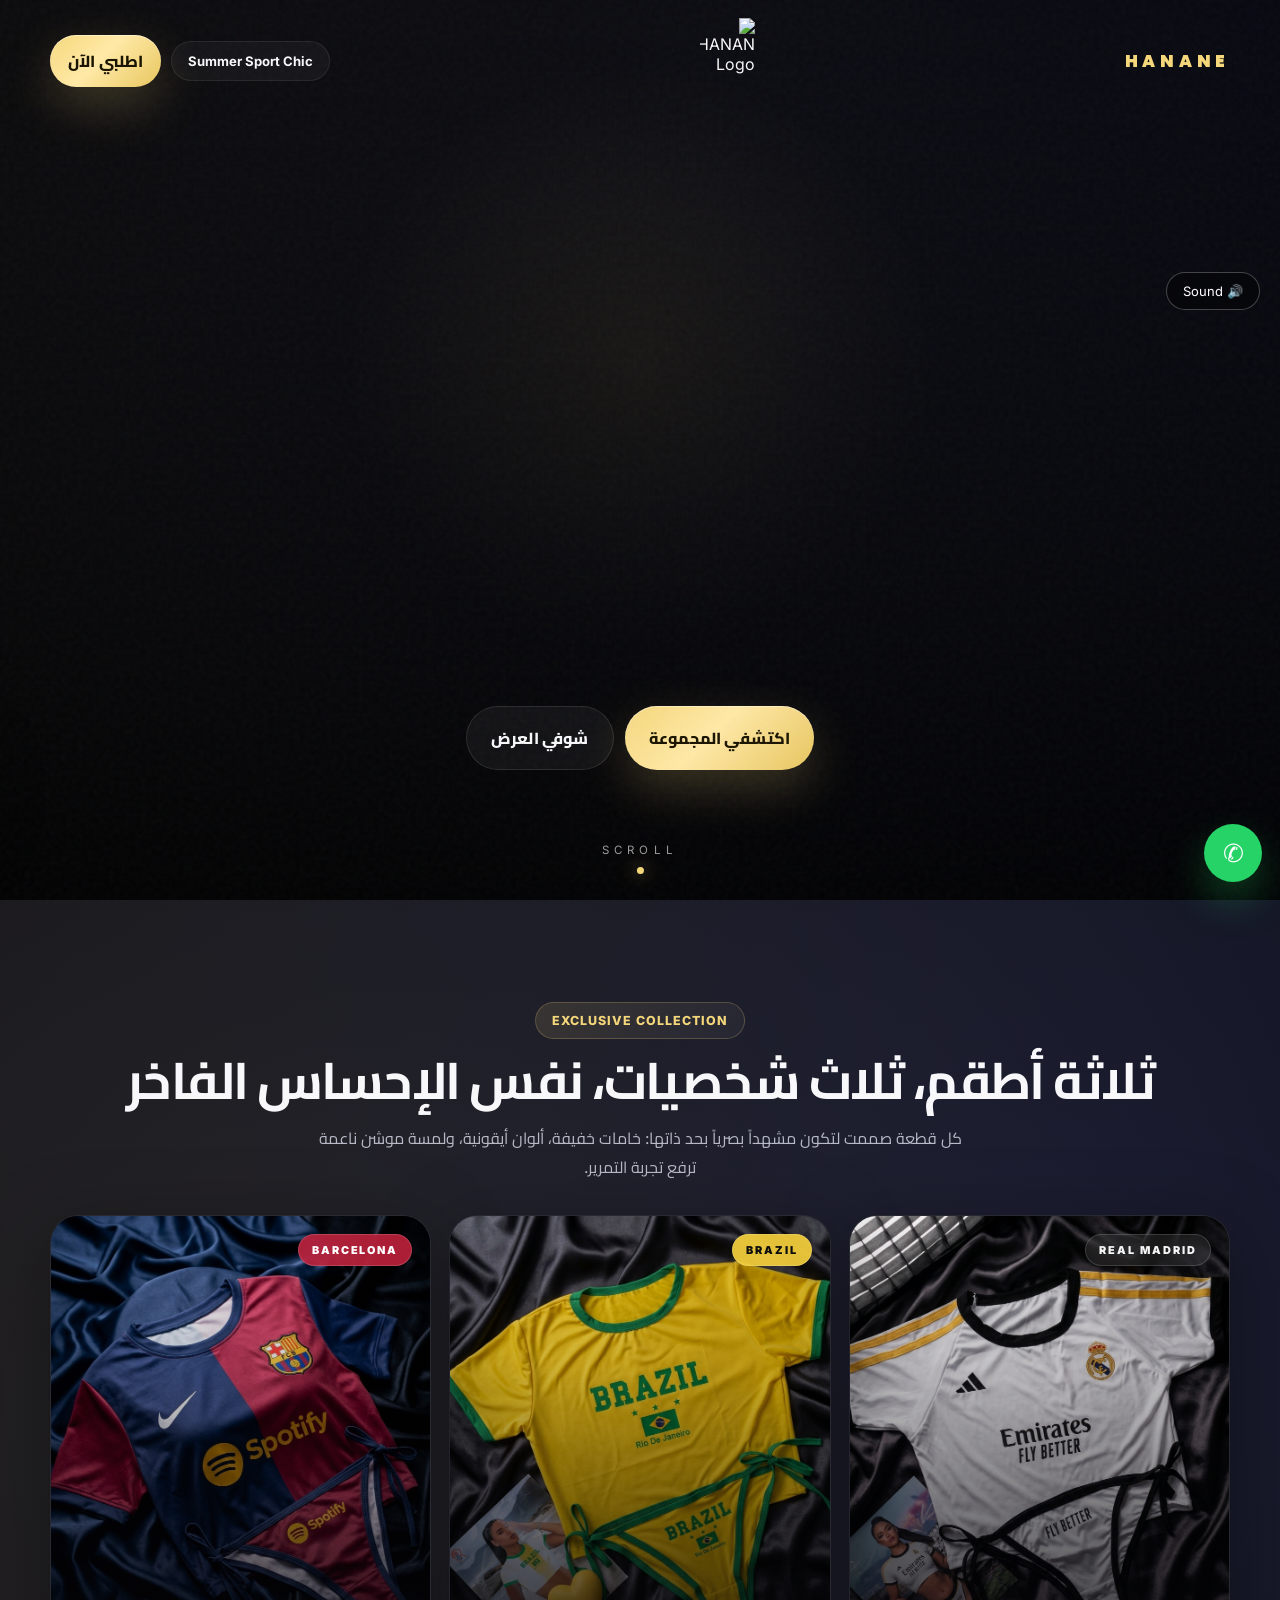
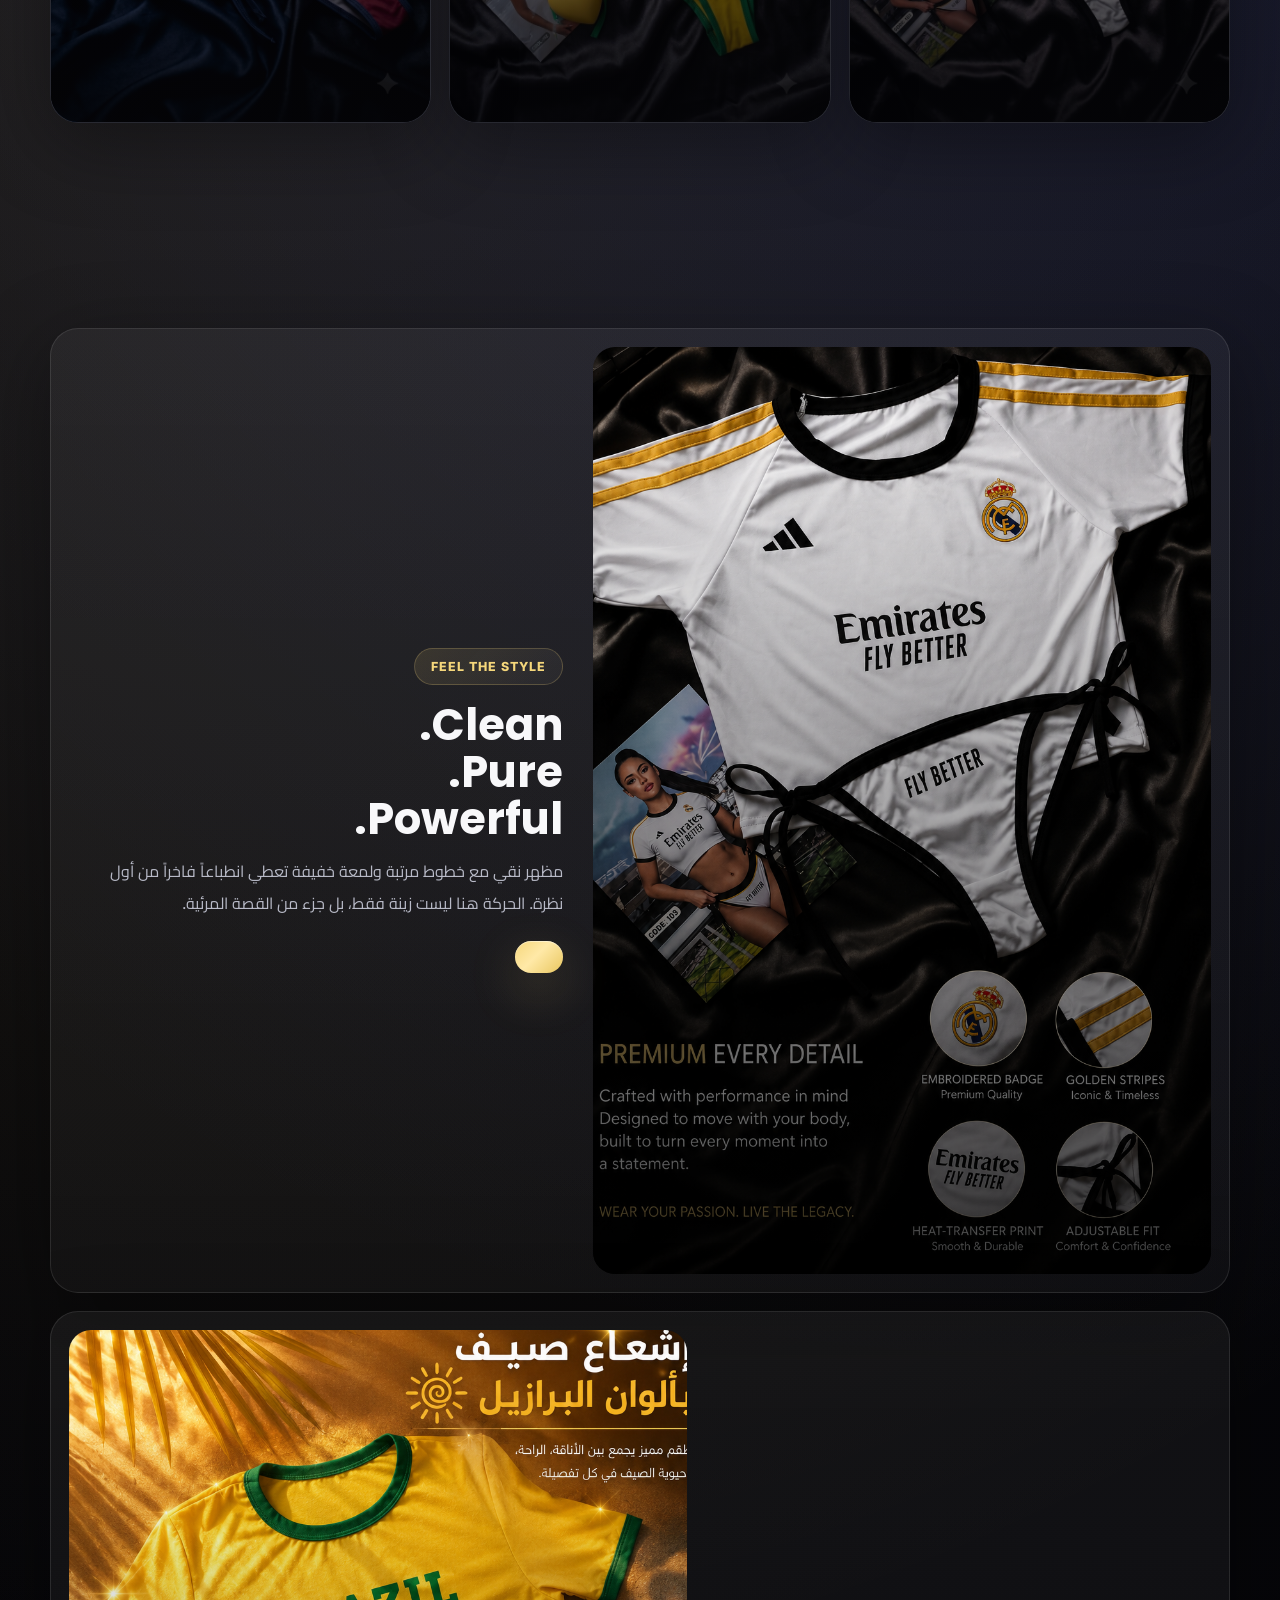
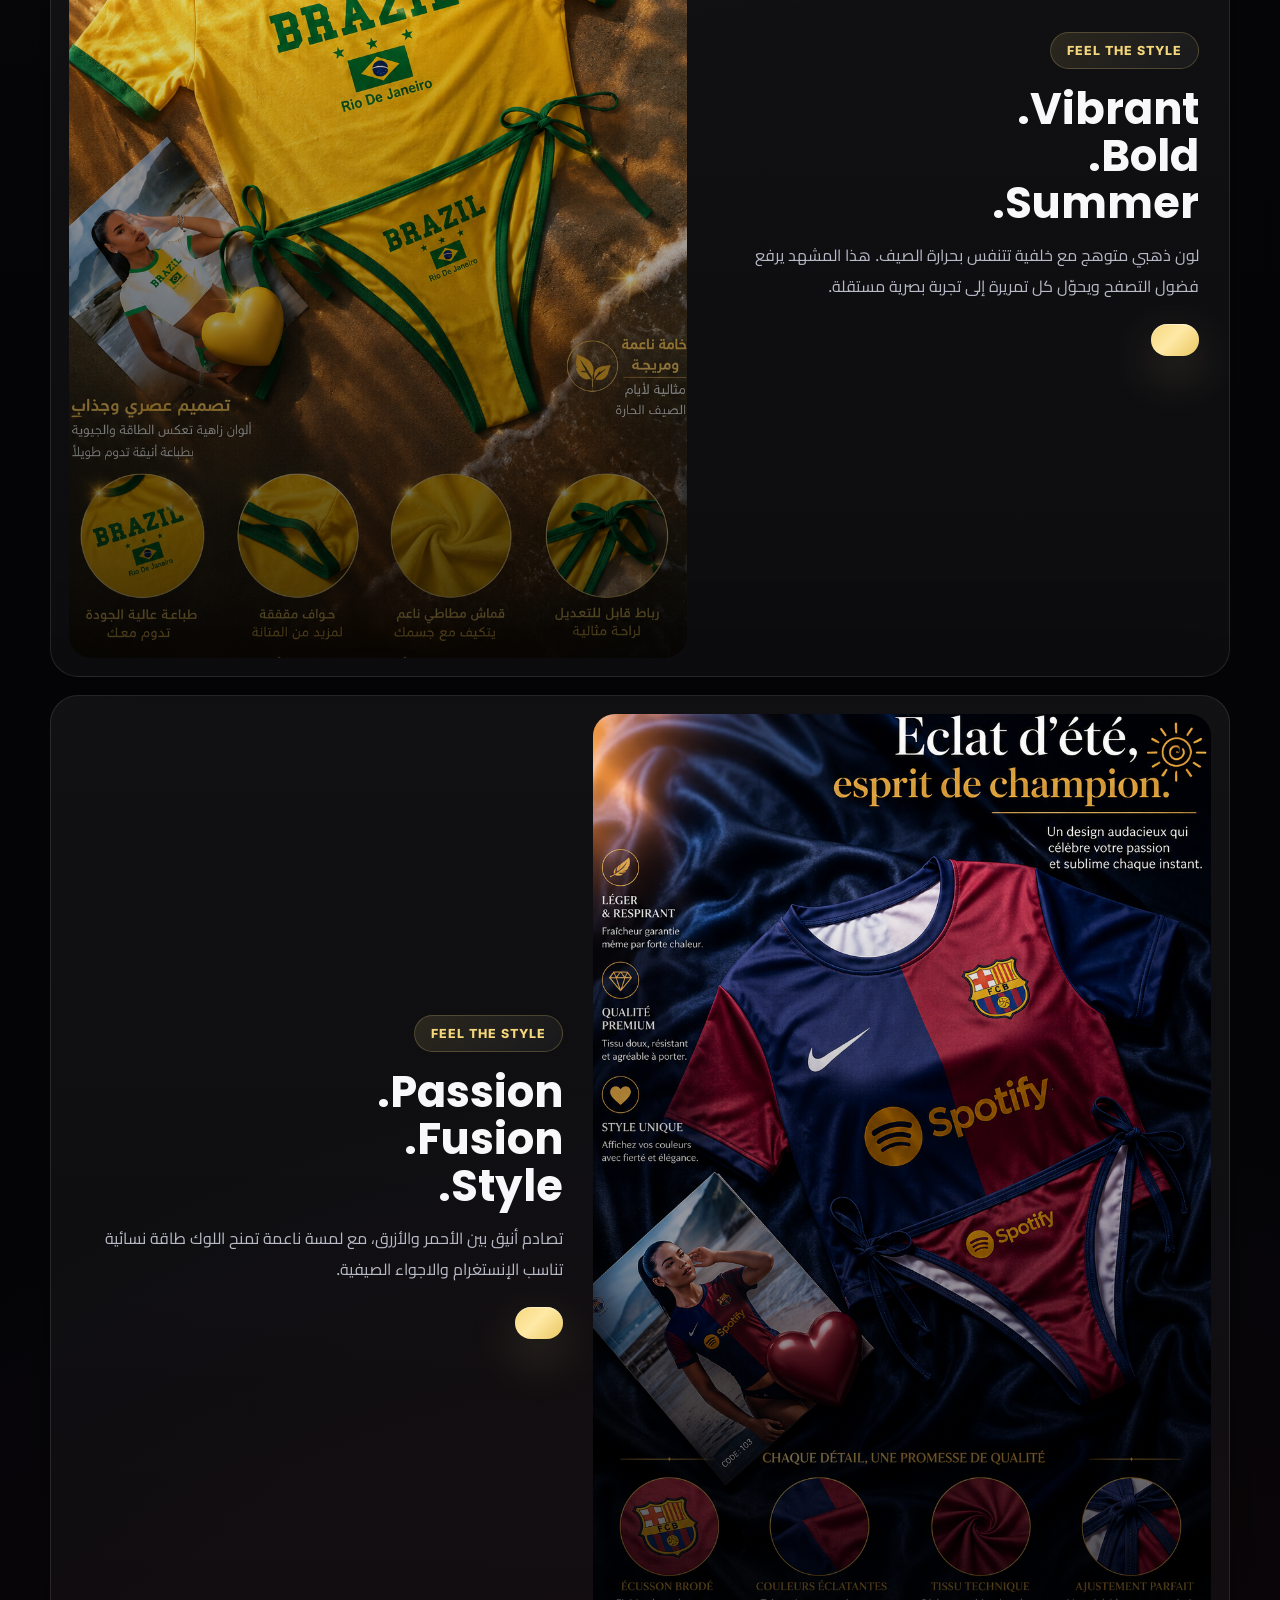
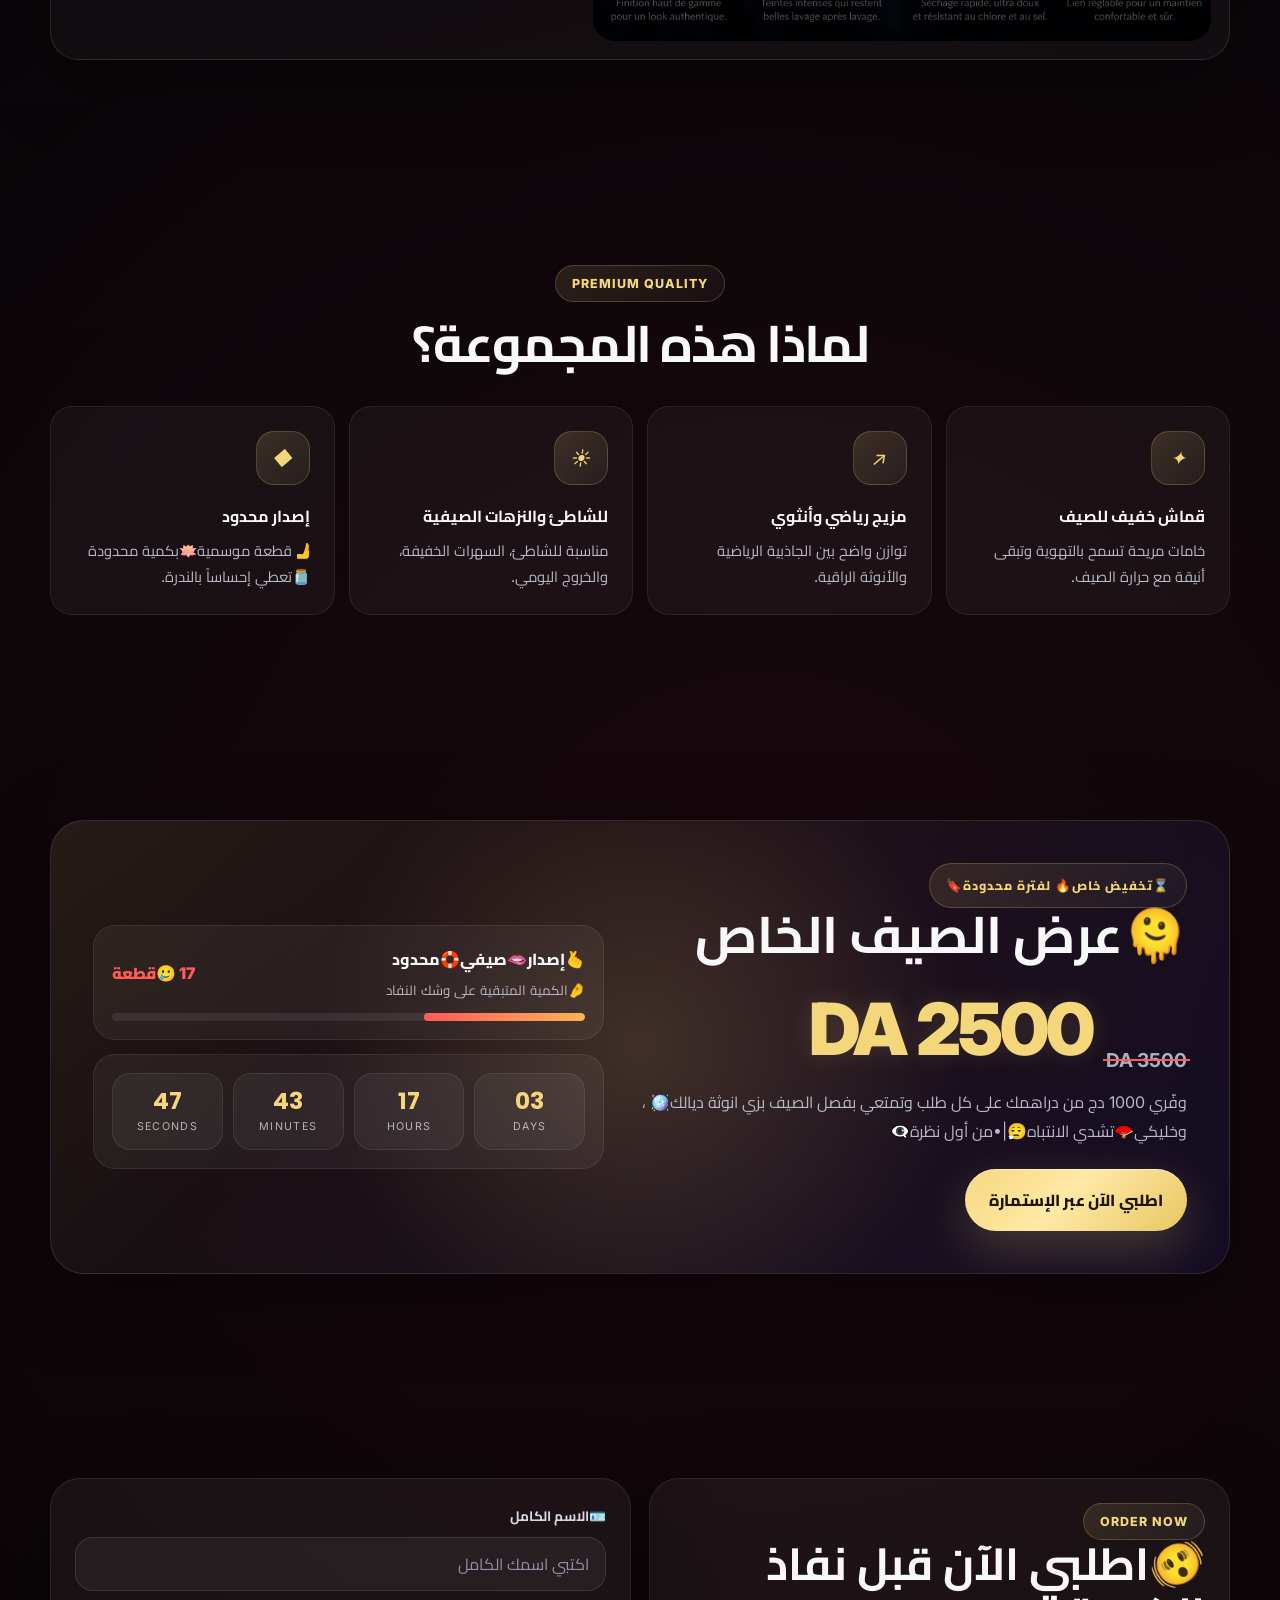
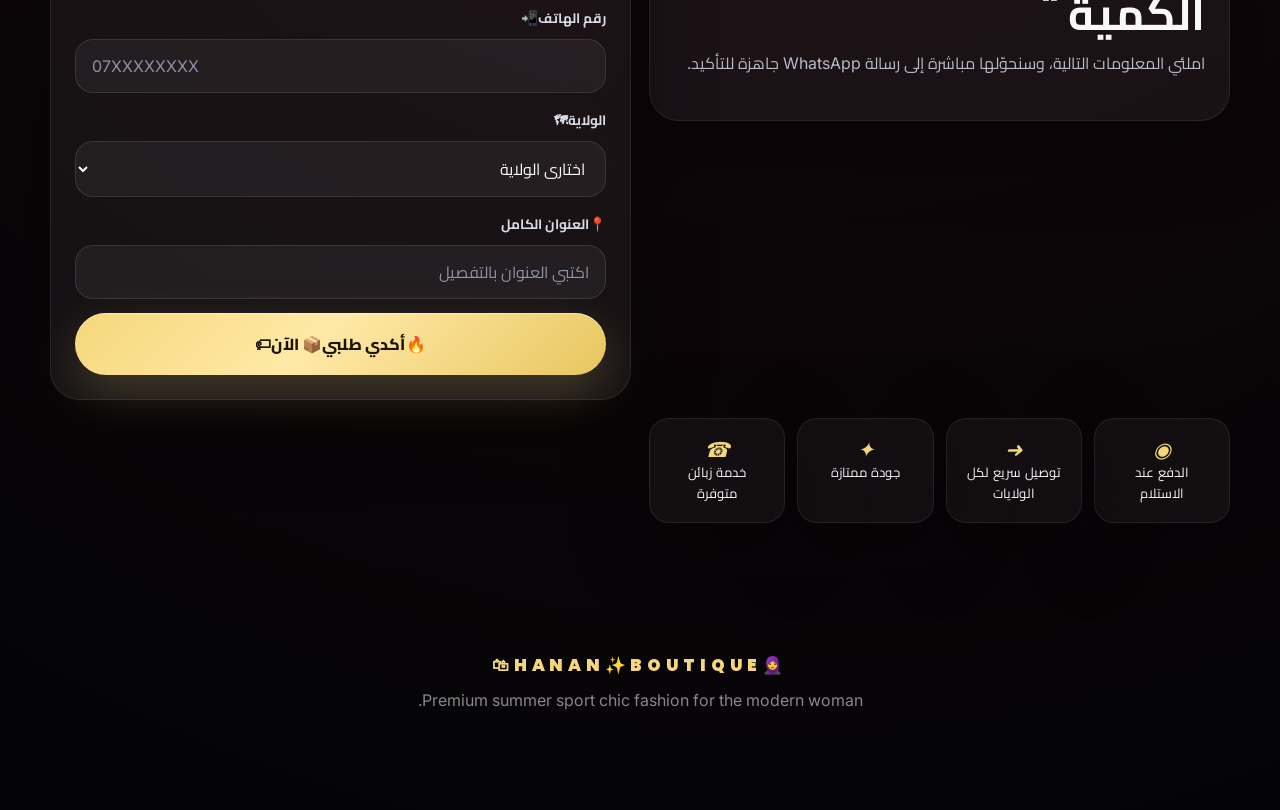
==== commit 6dbff7c5: "Fix button link to point to correct URL" ====
--- a/index.html
+++ b/index.html
@@ -727,7 +727,7 @@
   </div>
 
 <button class="btn btn-primary sticky-cta"
-        onclick="window.open('https://mostastore.a.ayor.ai/mostastore/hananboutiquedz')">
+        onclick="window.open('https://mostastore.a.ayor.ai/mostastore/hananboutiquedz.html')">
   🛒شراء الآن
 </button>
   <a class="whatsapp" href="https://wa.me/213782260745?text=%D9%85%D8%B1%D8%AD%D8%A8%D8%A7%D8%8C%20%D8%A3%D8%B1%D9%8A%D8%AF%20%D8%A7%D9%84%D8%A7%D8%B3%D8%AA%D9%81%D8%B3%D8%A7%D8%B1%20%D8%B9%D9%86%20%D8%A7%D9%84%D9%85%D8%AC%D9%85%D9%88%D8%B9%D8%A9" target="_blank" aria-label="WhatsApp">✆</a>
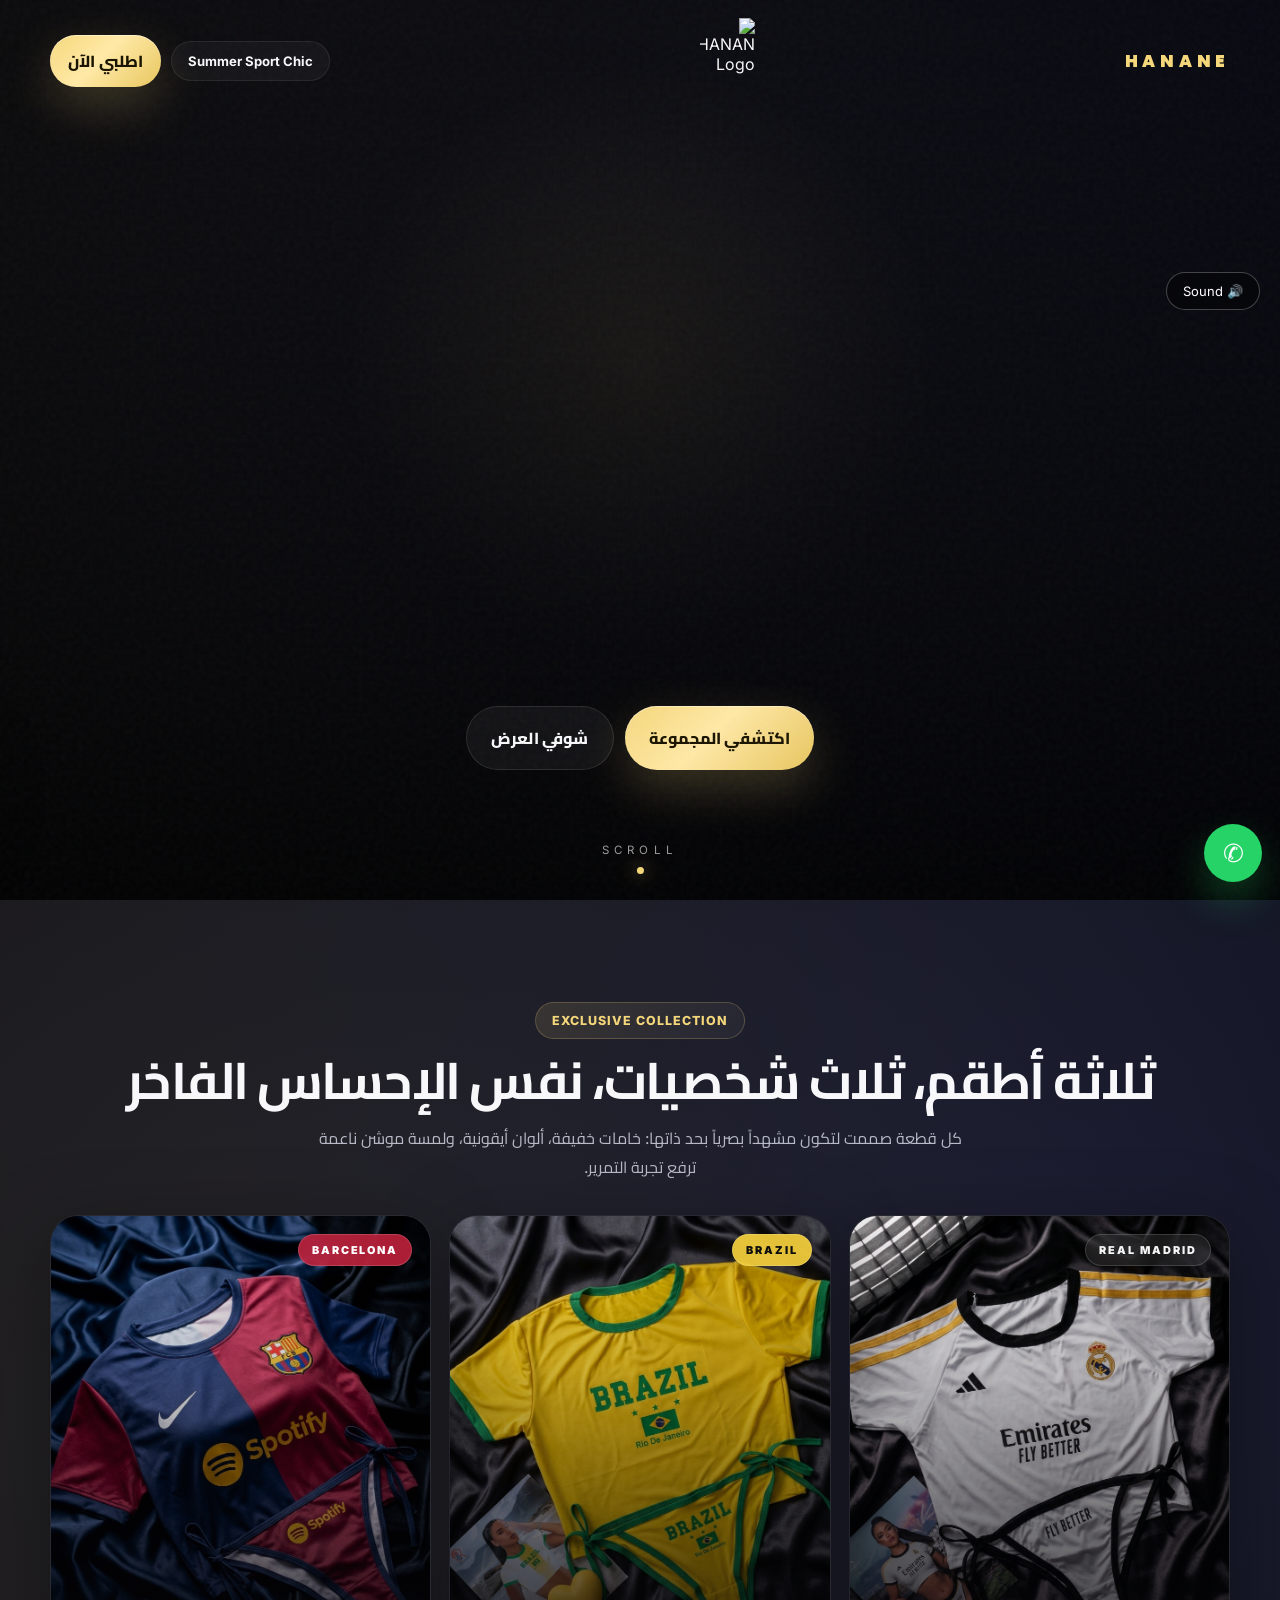
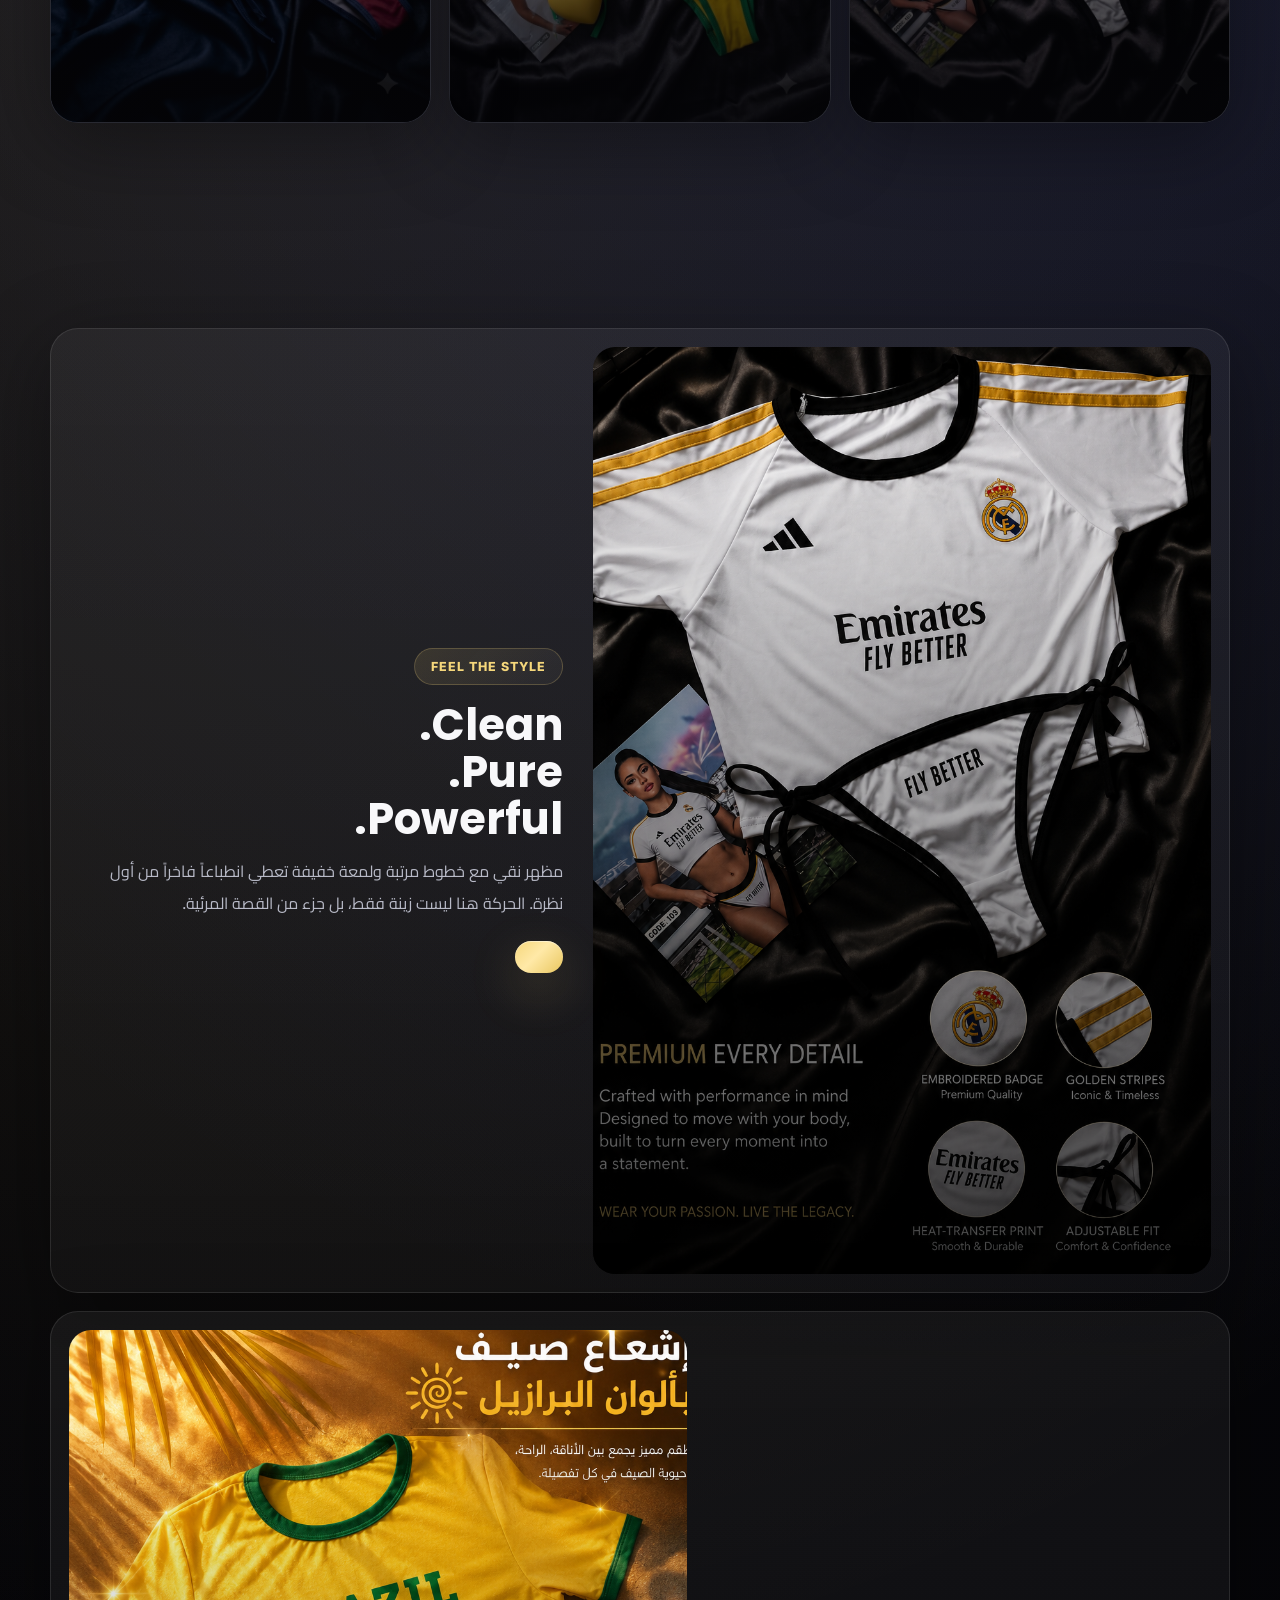
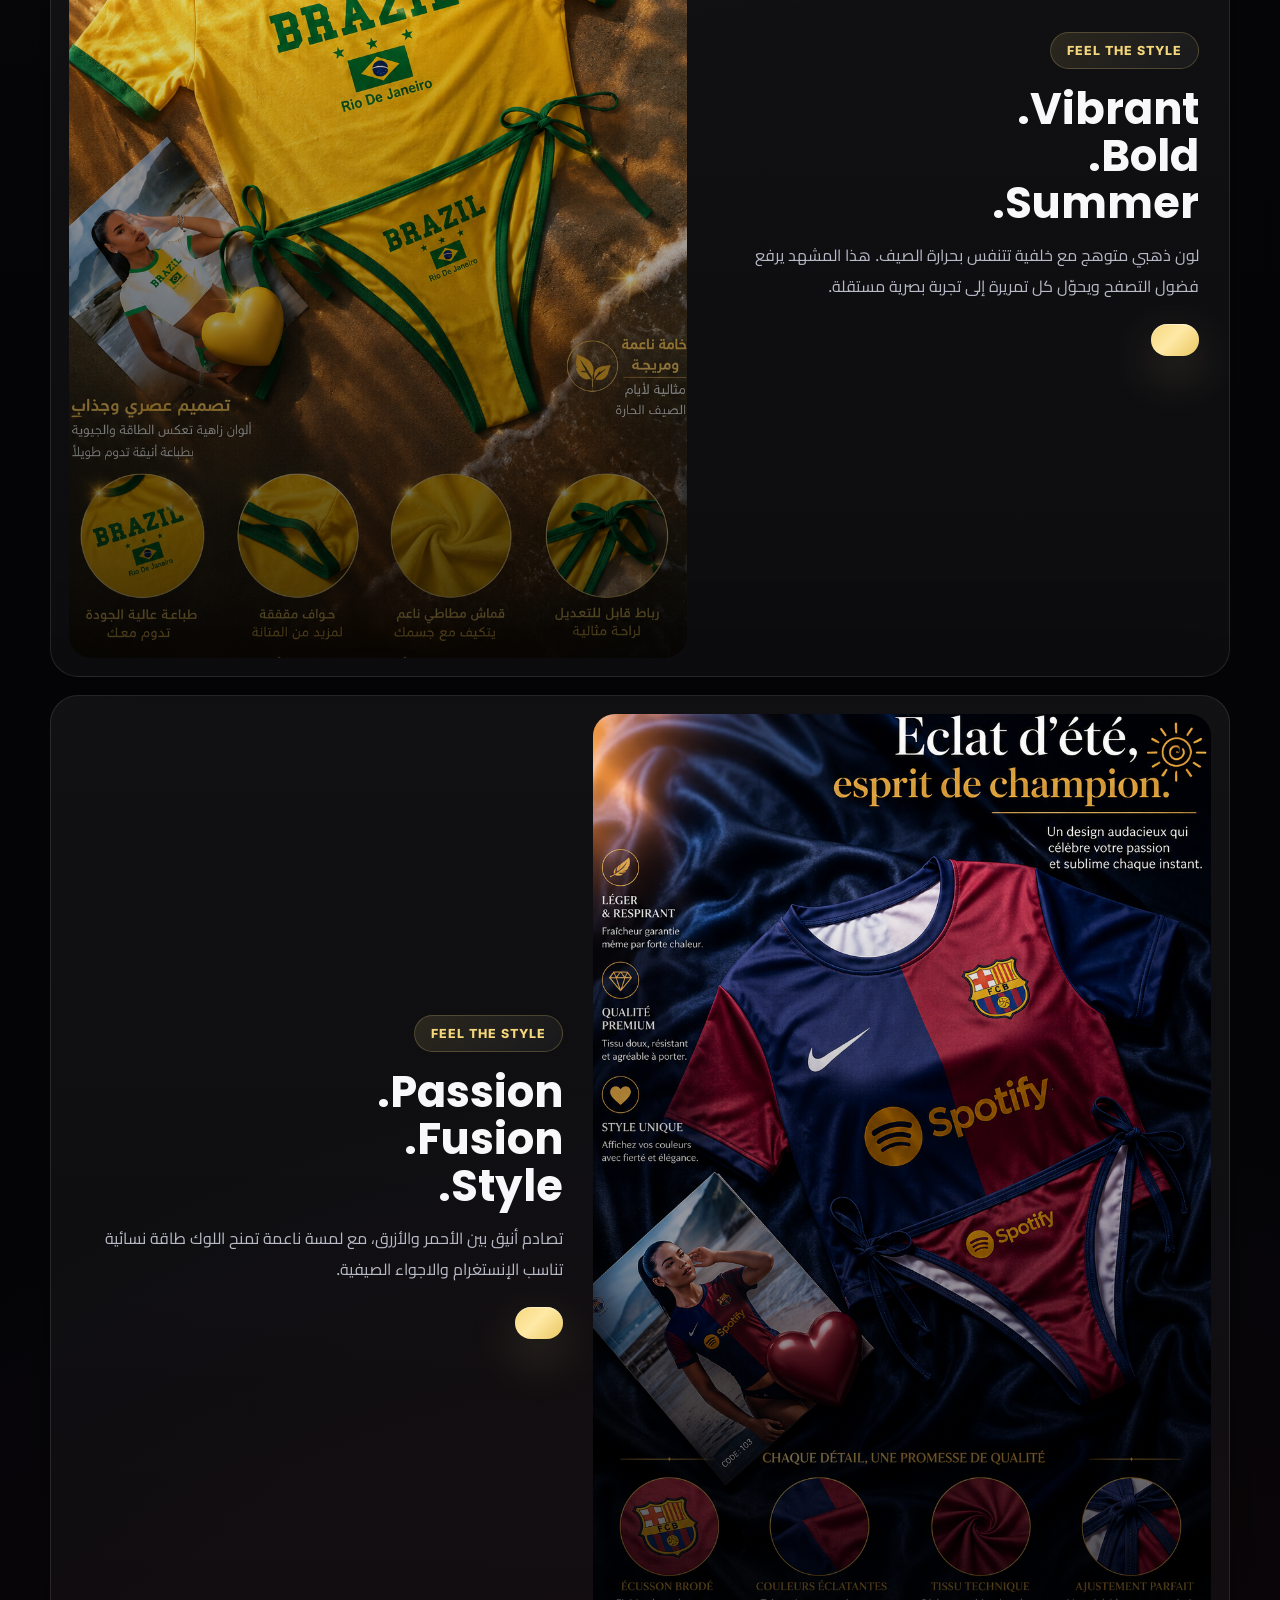
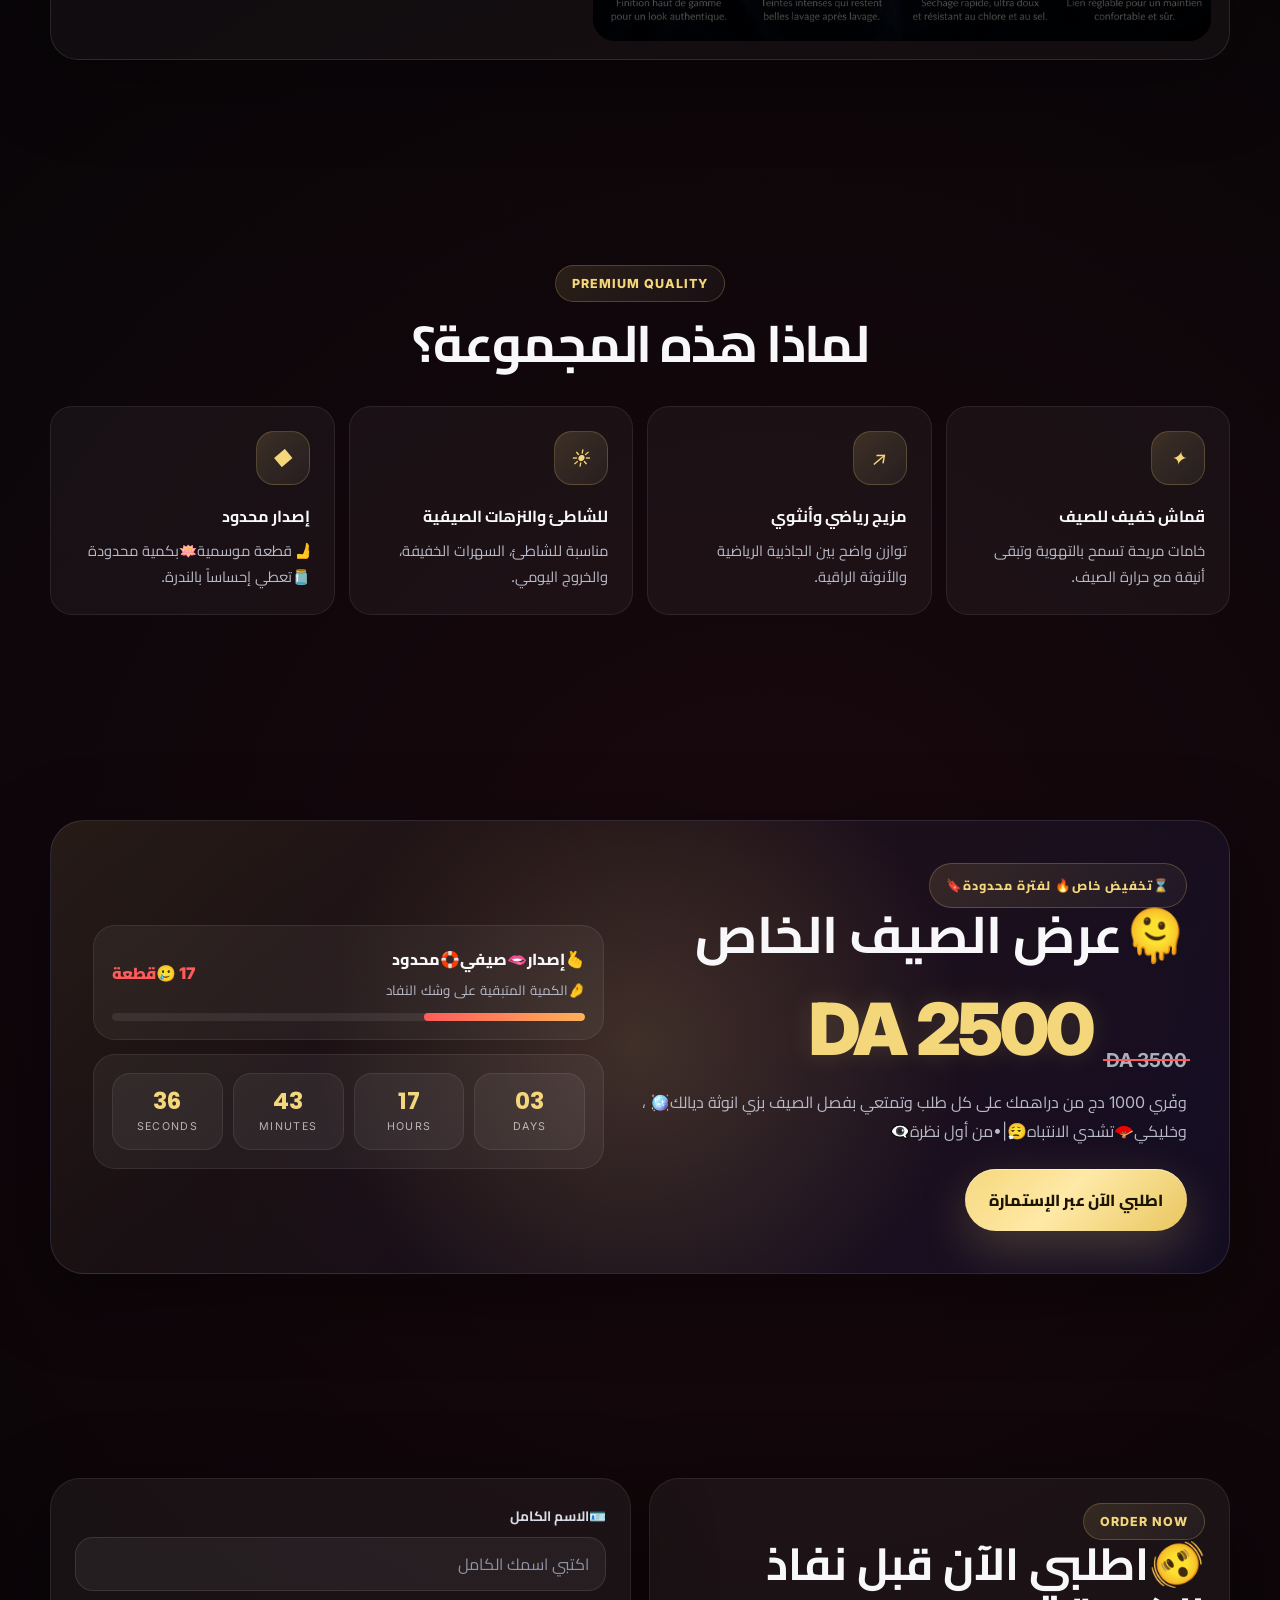
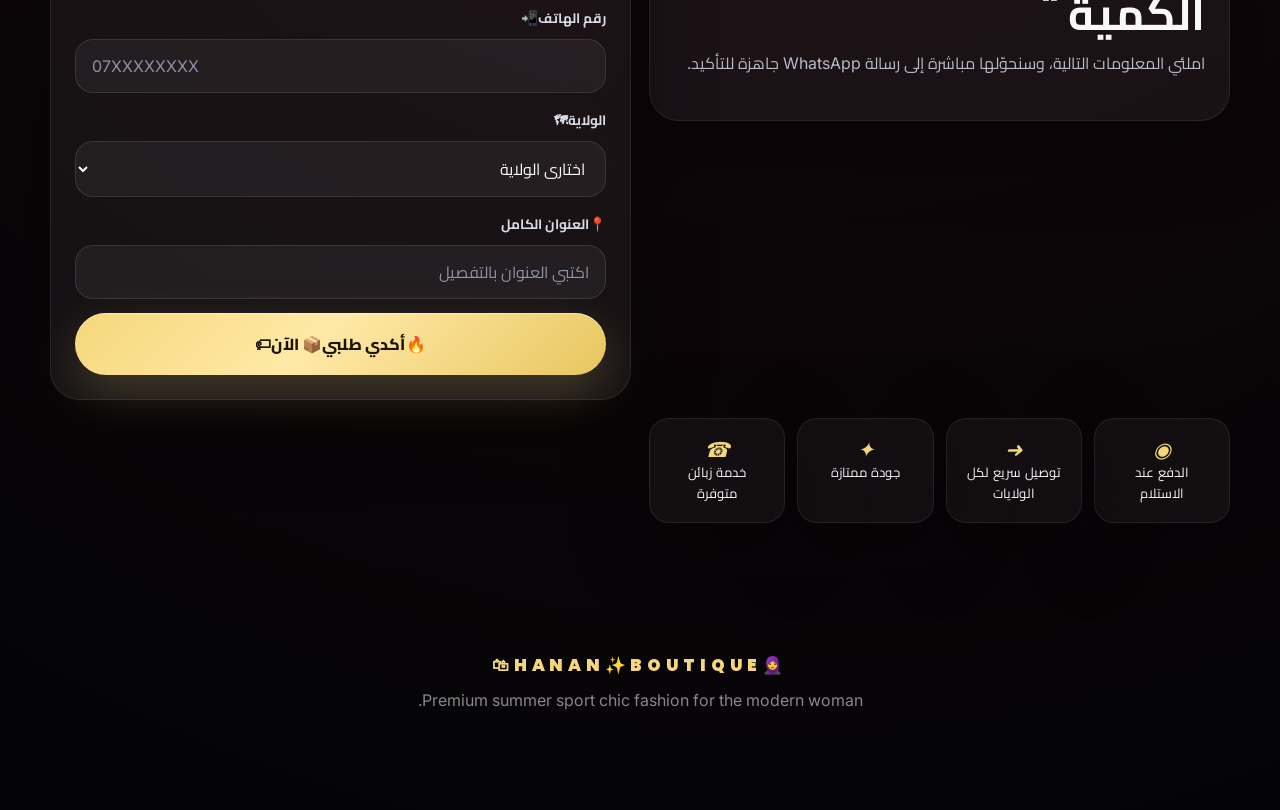
==== commit f98b2e81: "Fix button link to remove protocol prefix" ====
--- a/index.html
+++ b/index.html
@@ -727,7 +727,7 @@
   </div>
 
 <button class="btn btn-primary sticky-cta"
-        onclick="window.open('https://mostastore.a.ayor.ai/mostastore/hananboutiquedz.html')">
+        onclick="window.open('mostastore.a.ayor.ai/mostastore/hananboutiquedz.html')">
   🛒شراء الآن
 </button>
   <a class="whatsapp" href="https://wa.me/213782260745?text=%D9%85%D8%B1%D8%AD%D8%A8%D8%A7%D8%8C%20%D8%A3%D8%B1%D9%8A%D8%AF%20%D8%A7%D9%84%D8%A7%D8%B3%D8%AA%D9%81%D8%B3%D8%A7%D8%B1%20%D8%B9%D9%86%20%D8%A7%D9%84%D9%85%D8%AC%D9%85%D9%88%D8%B9%D8%A9" target="_blank" aria-label="WhatsApp">✆</a>
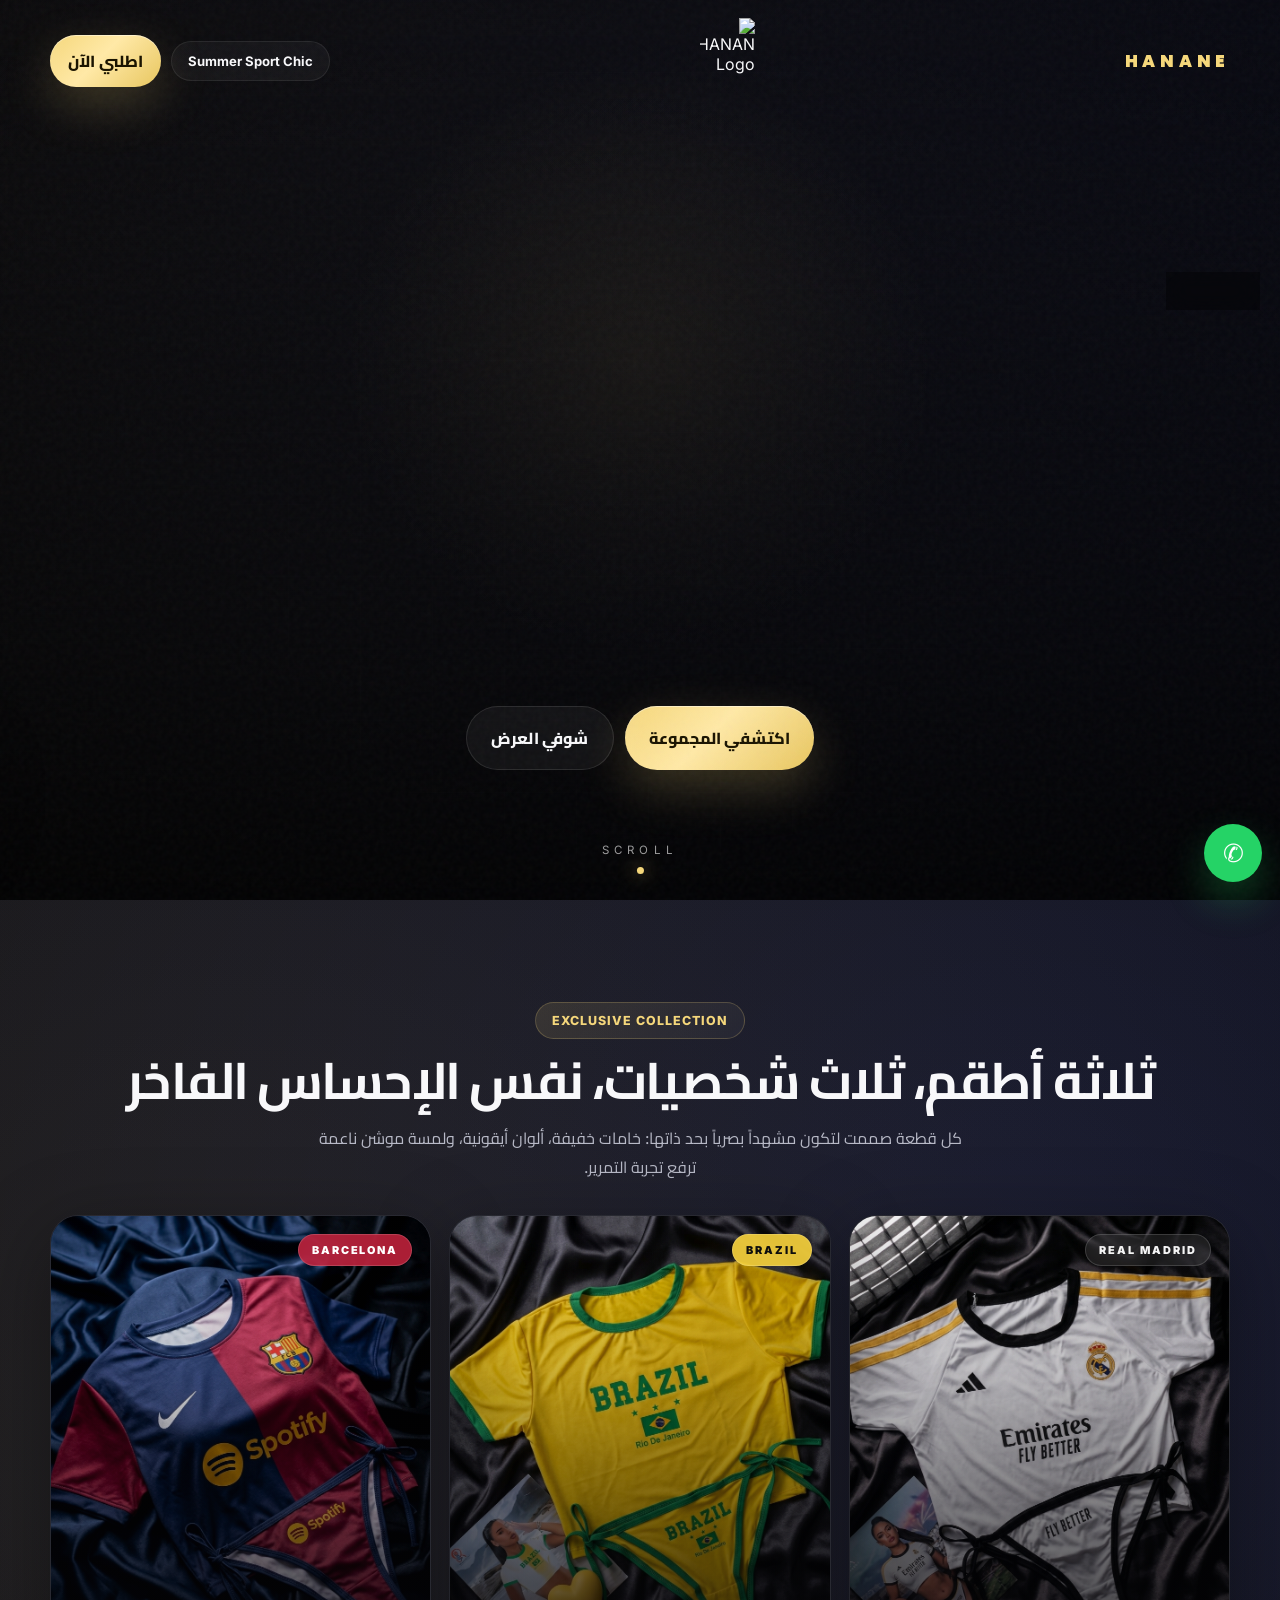
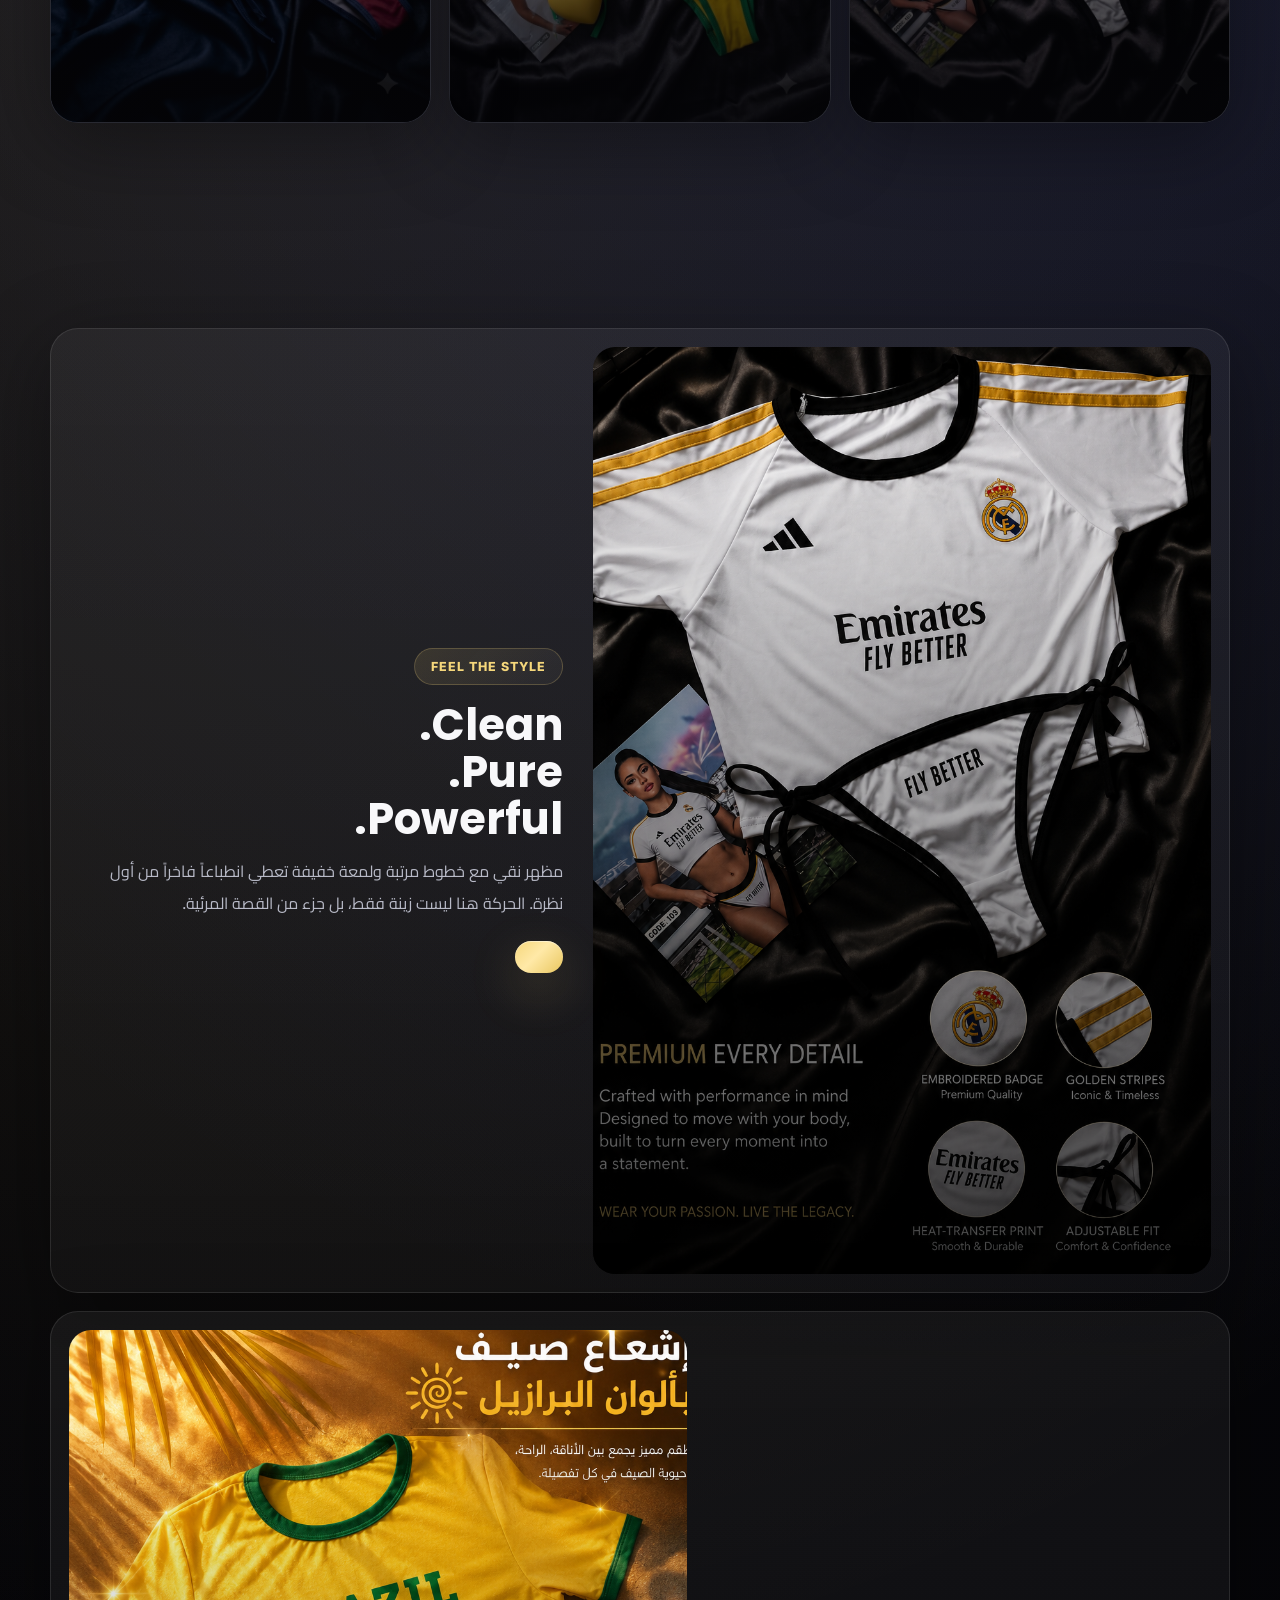
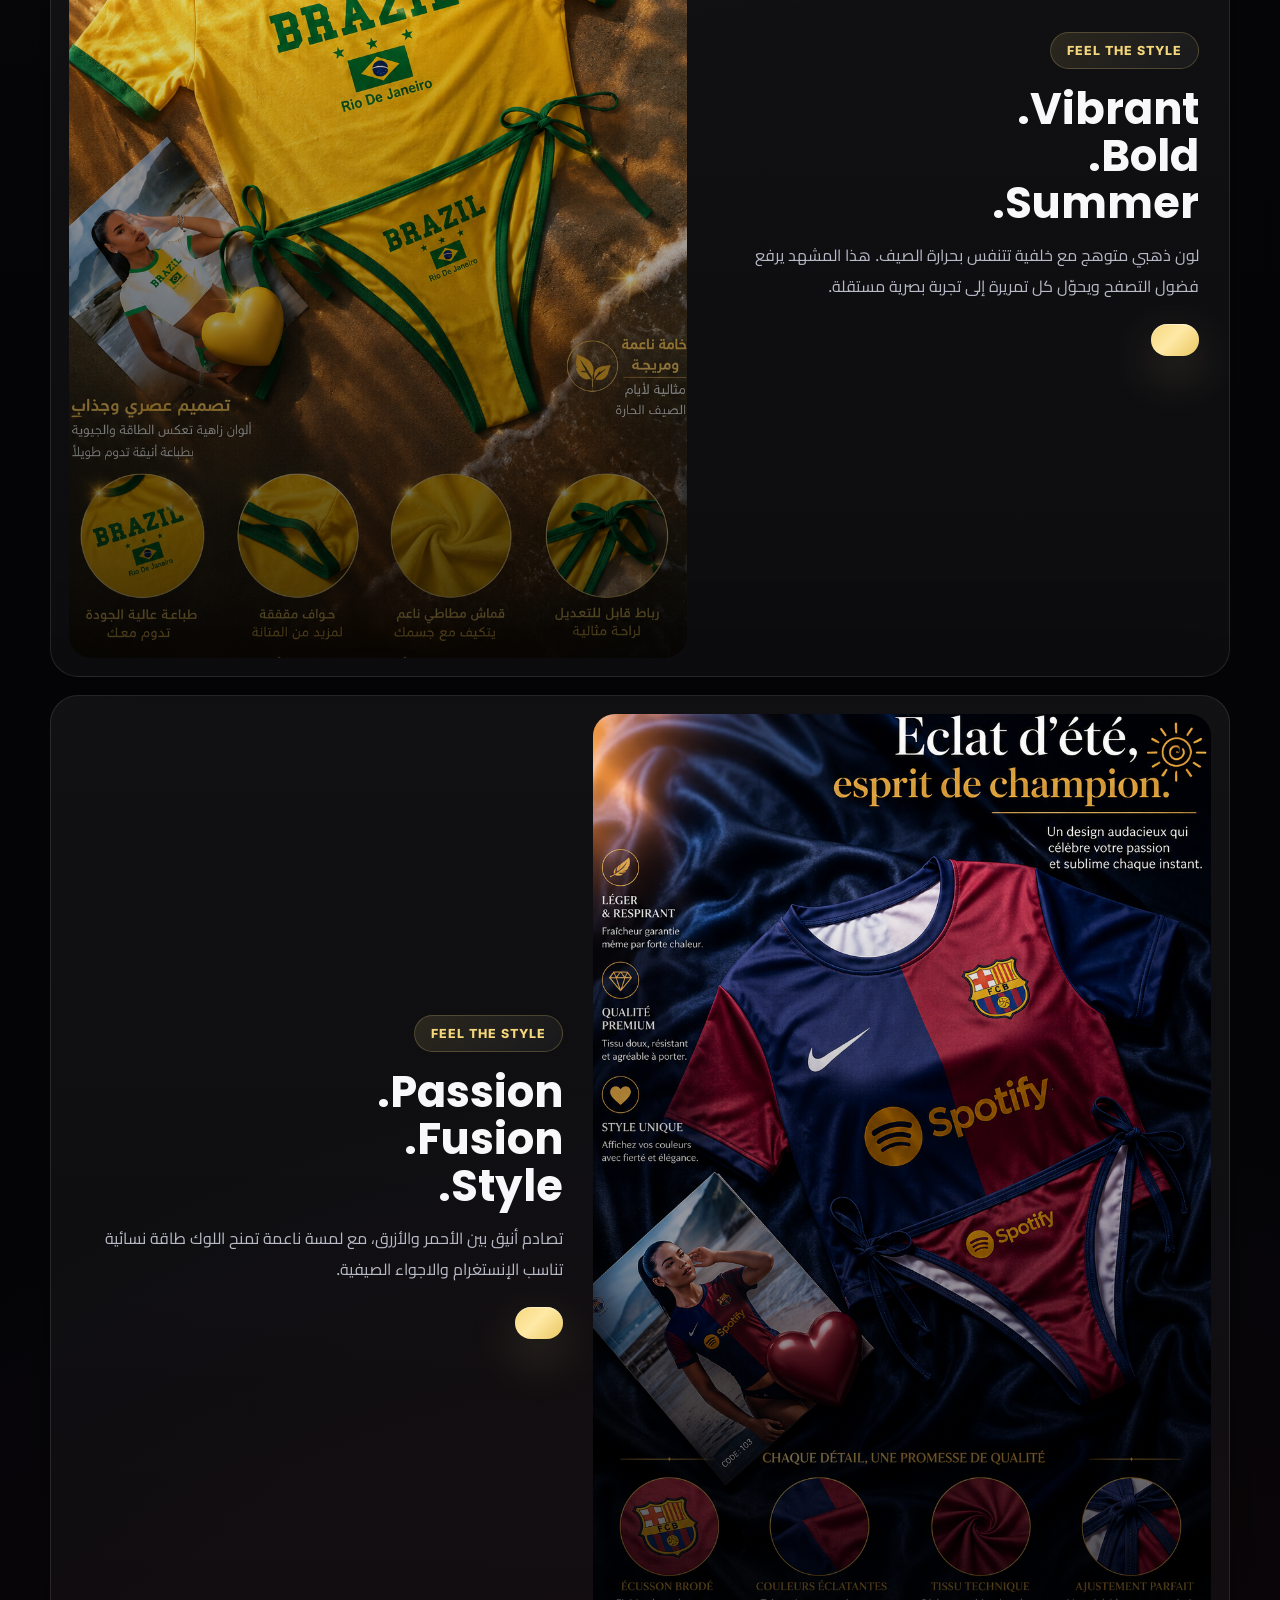
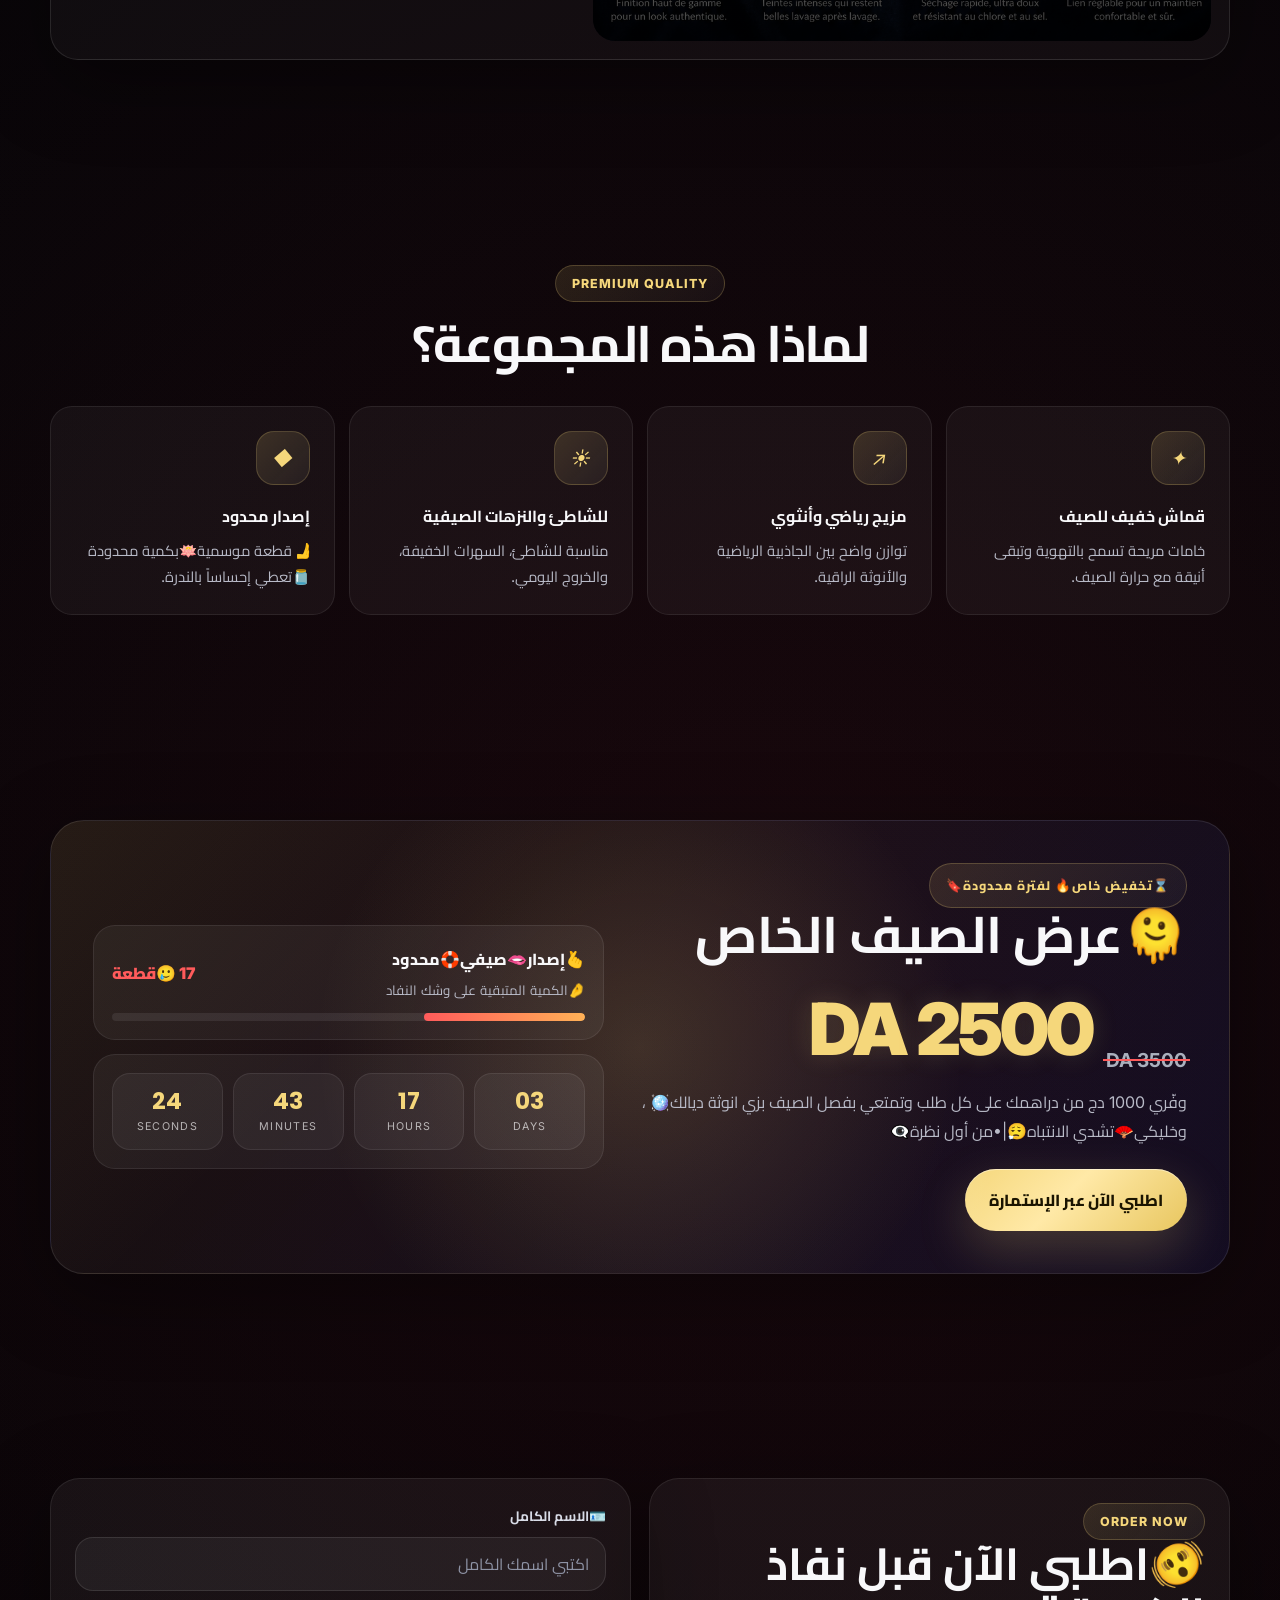
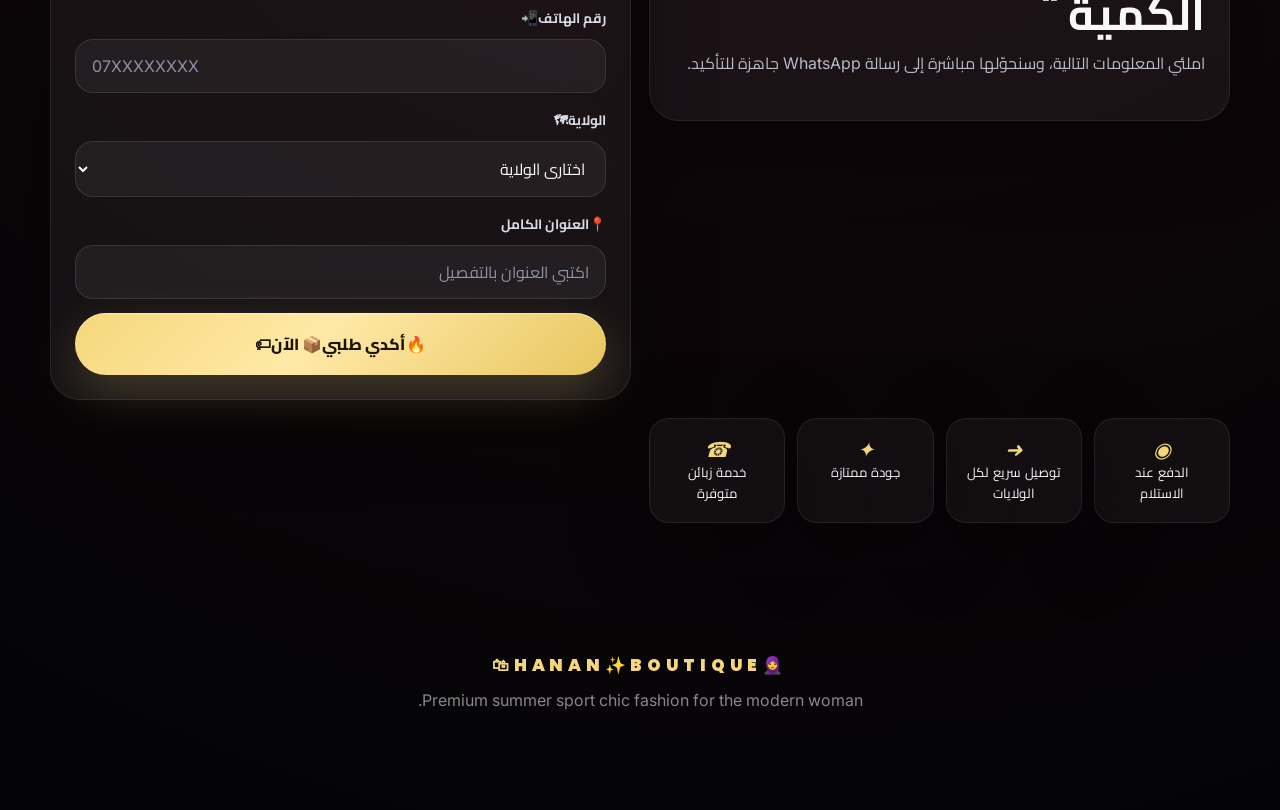
==== commit 910dc5c4: "Update button link for Hanan Boutique" ====
--- a/index.html
+++ b/index.html
@@ -727,7 +727,7 @@
   </div>
 
 <button class="btn btn-primary sticky-cta"
-        onclick="window.open('mostastore.a.ayor.ai/mostastore/hananboutiquedz.html')">
+        onclick="window.open('HANANWebLauxary.dz/mostastore.a.ayor.ai/mostastore/hananboutiquedz.html')">
   🛒شراء الآن
 </button>
   <a class="whatsapp" href="https://wa.me/213782260745?text=%D9%85%D8%B1%D8%AD%D8%A8%D8%A7%D8%8C%20%D8%A3%D8%B1%D9%8A%D8%AF%20%D8%A7%D9%84%D8%A7%D8%B3%D8%AA%D9%81%D8%B3%D8%A7%D8%B1%20%D8%B9%D9%86%20%D8%A7%D9%84%D9%85%D8%AC%D9%85%D9%88%D8%B9%D8%A9" target="_blank" aria-label="WhatsApp">✆</a>
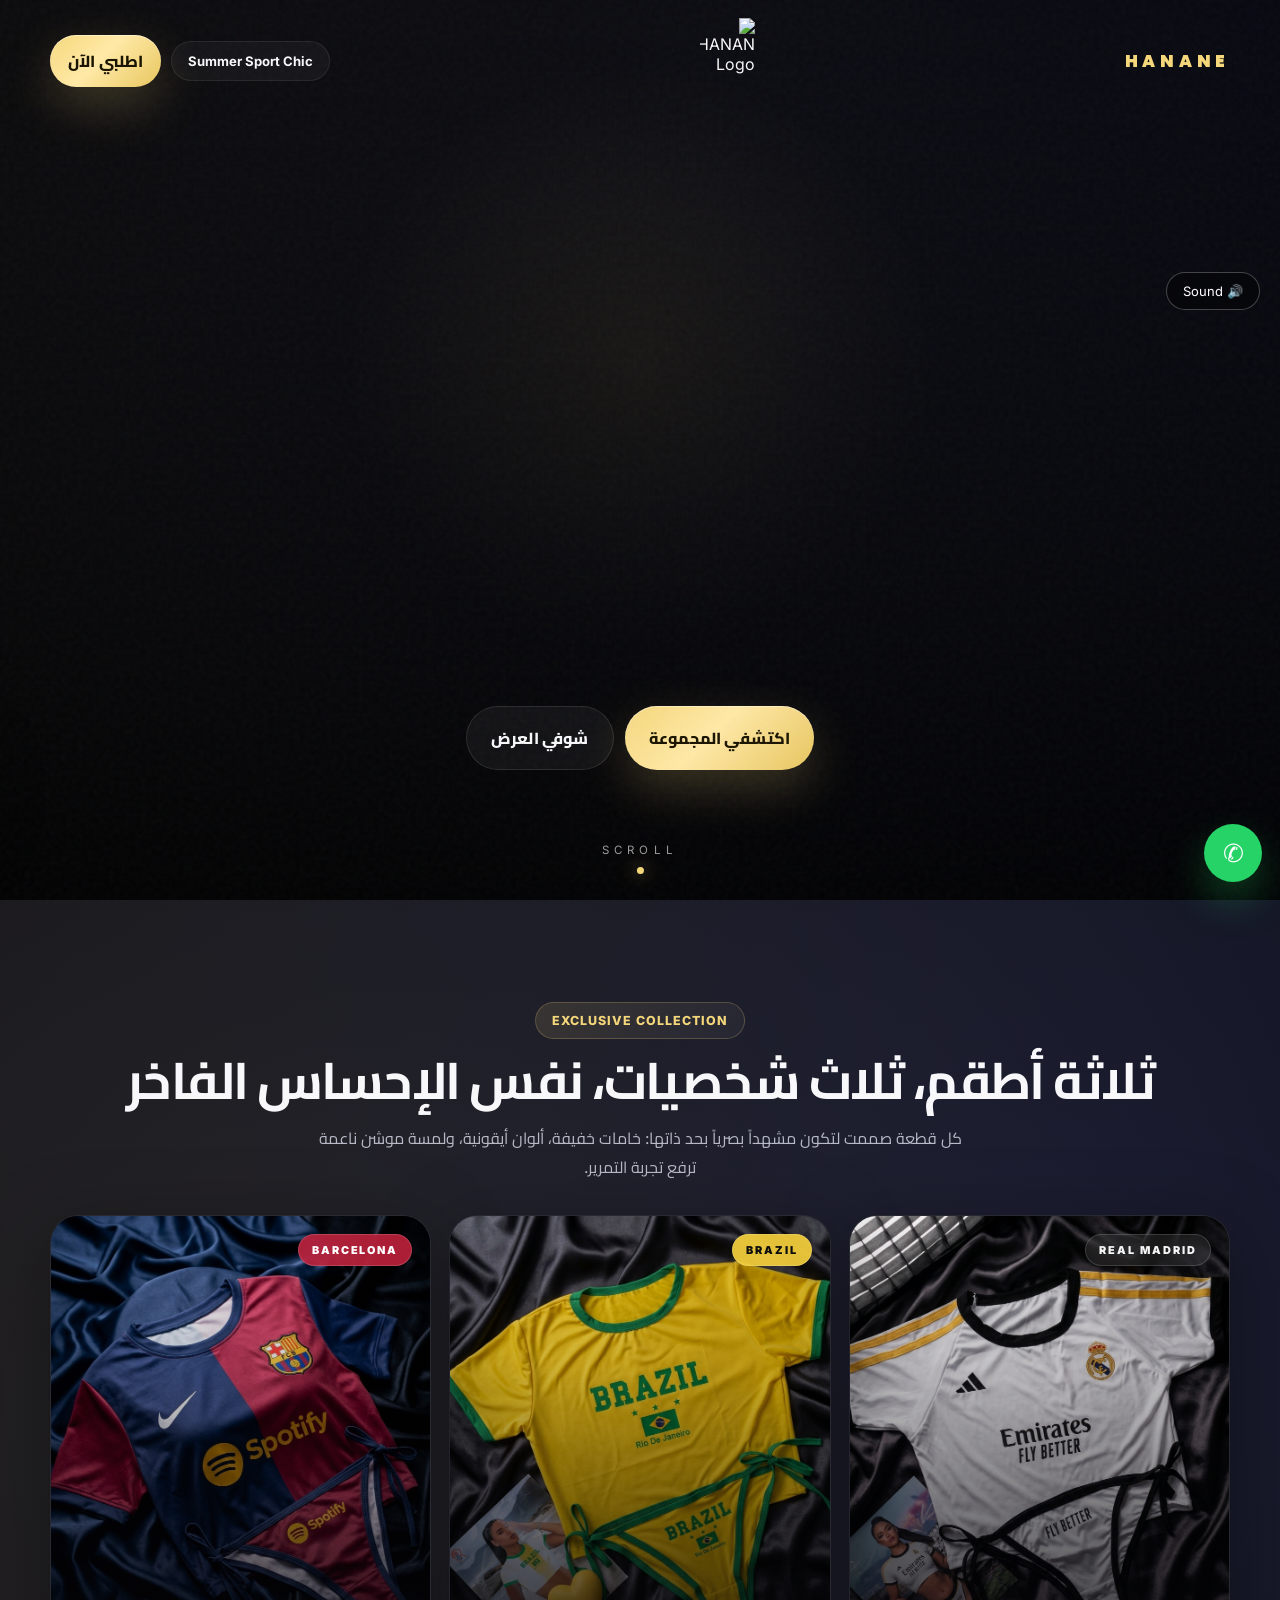
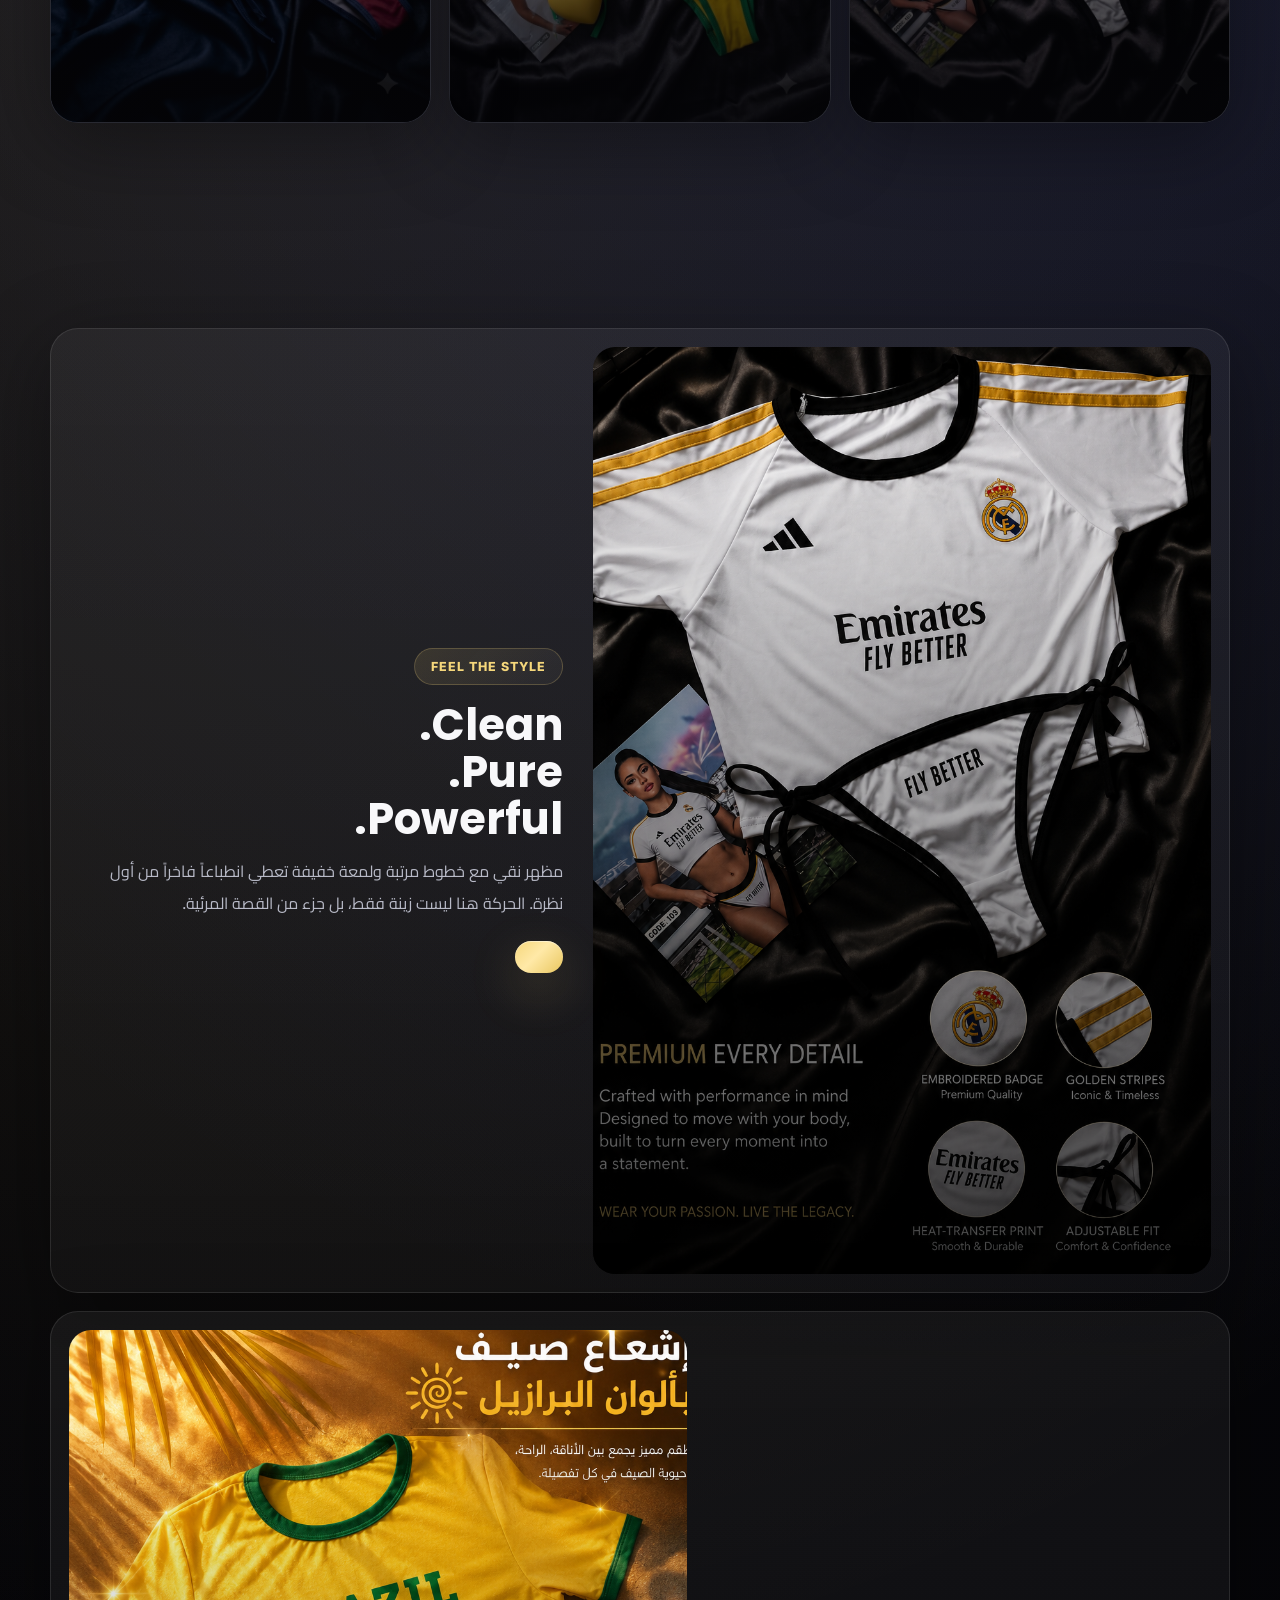
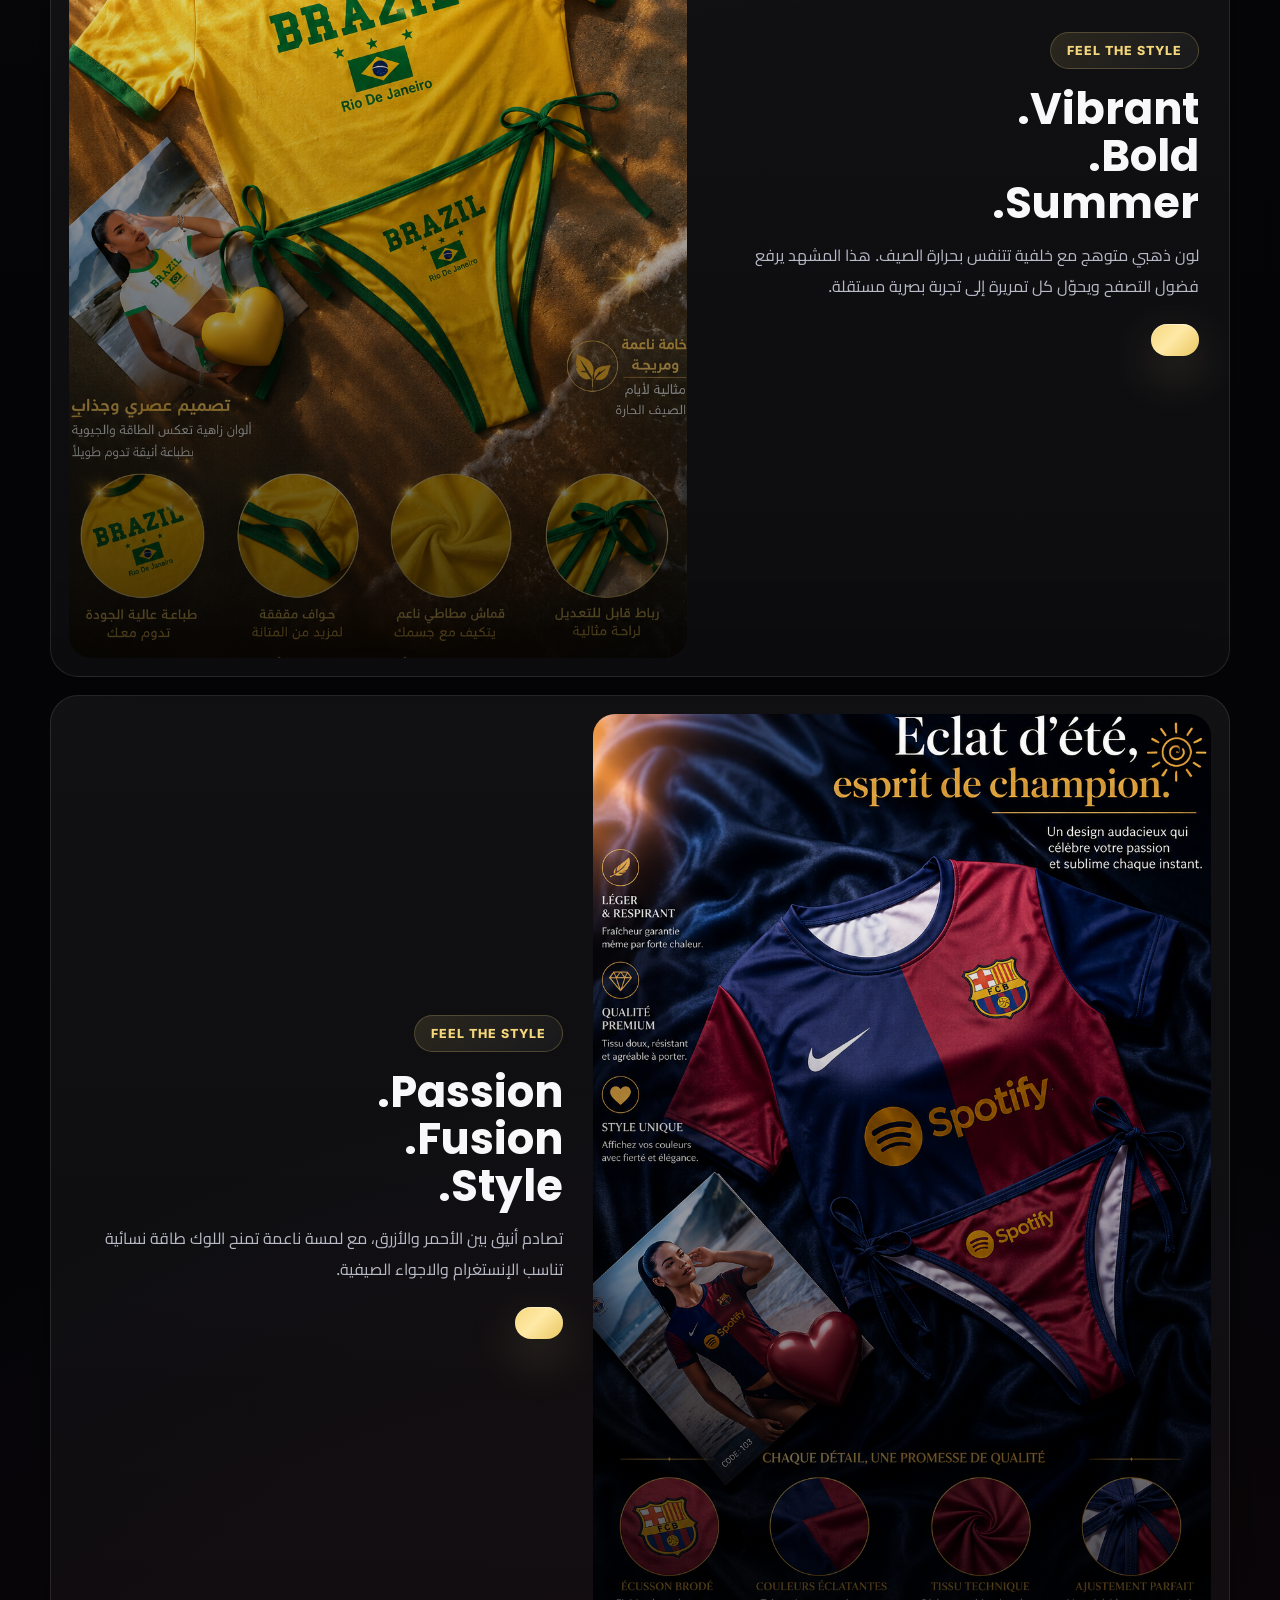
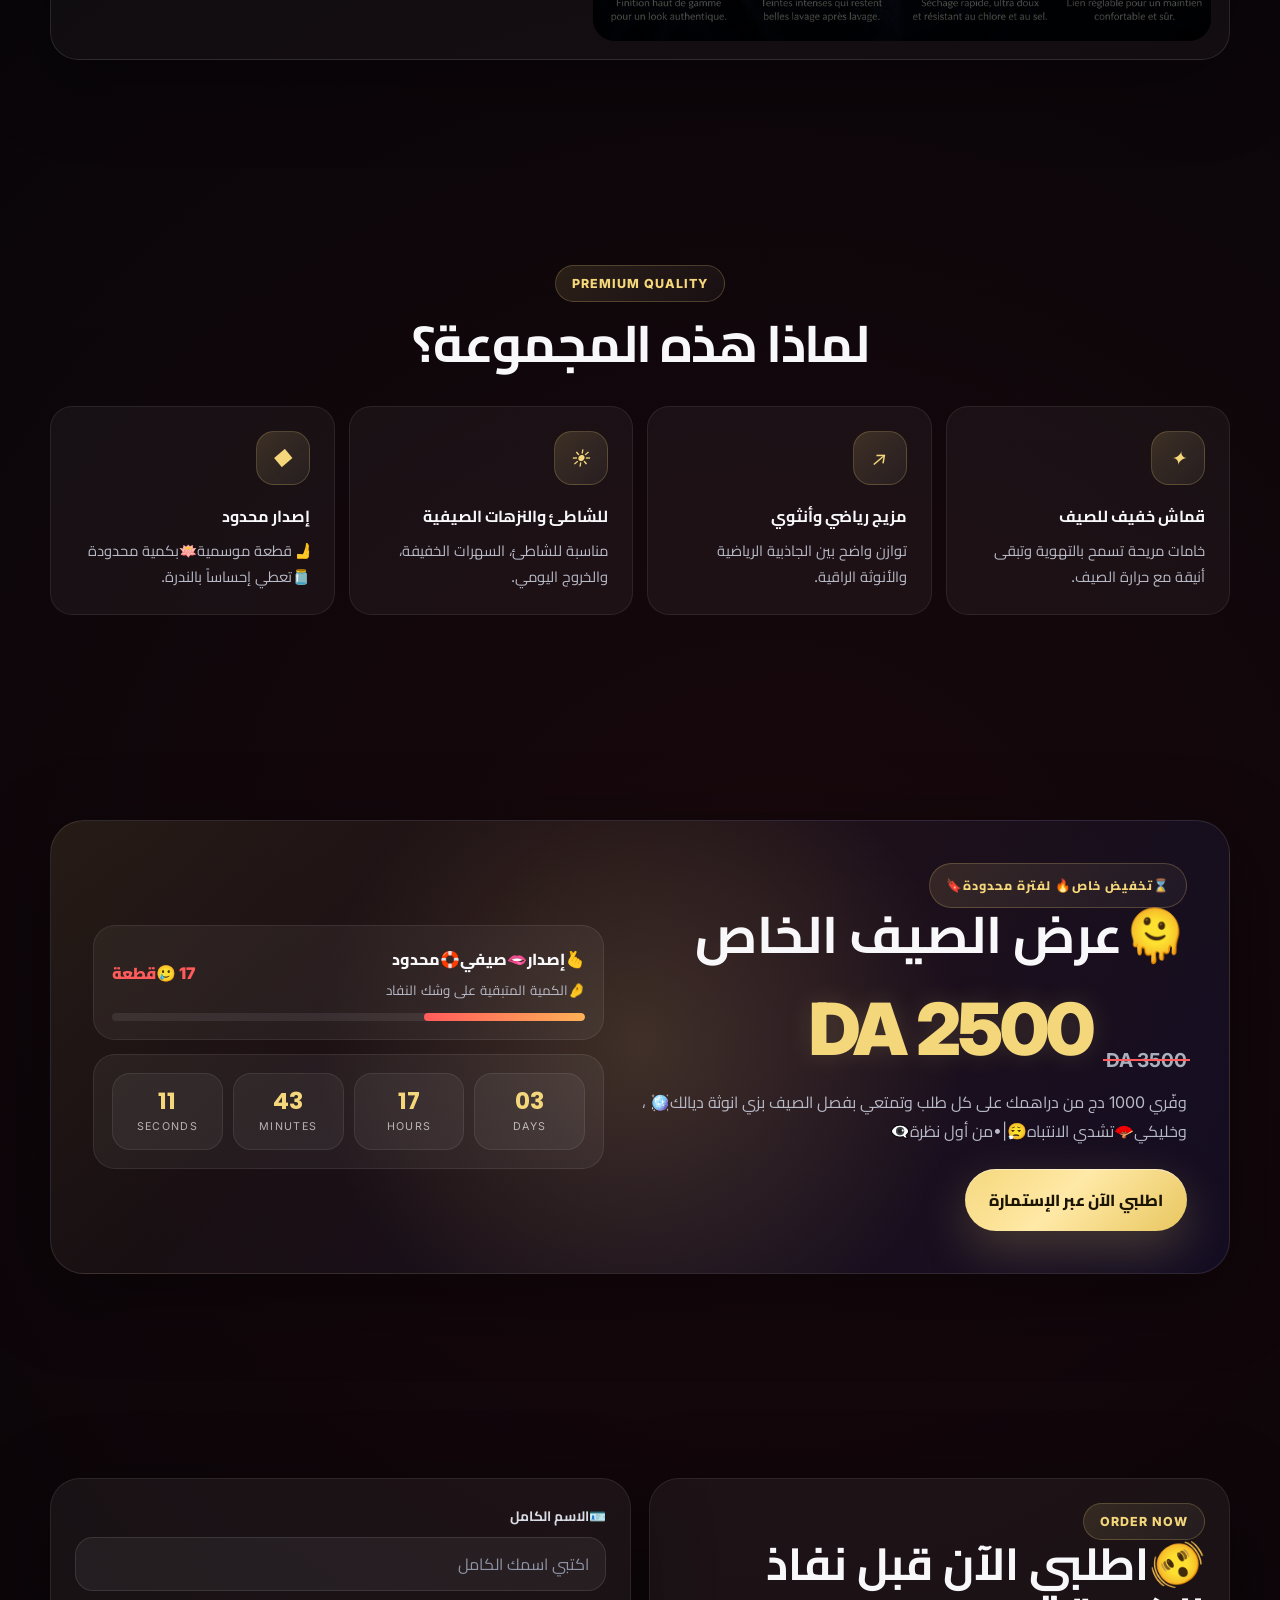
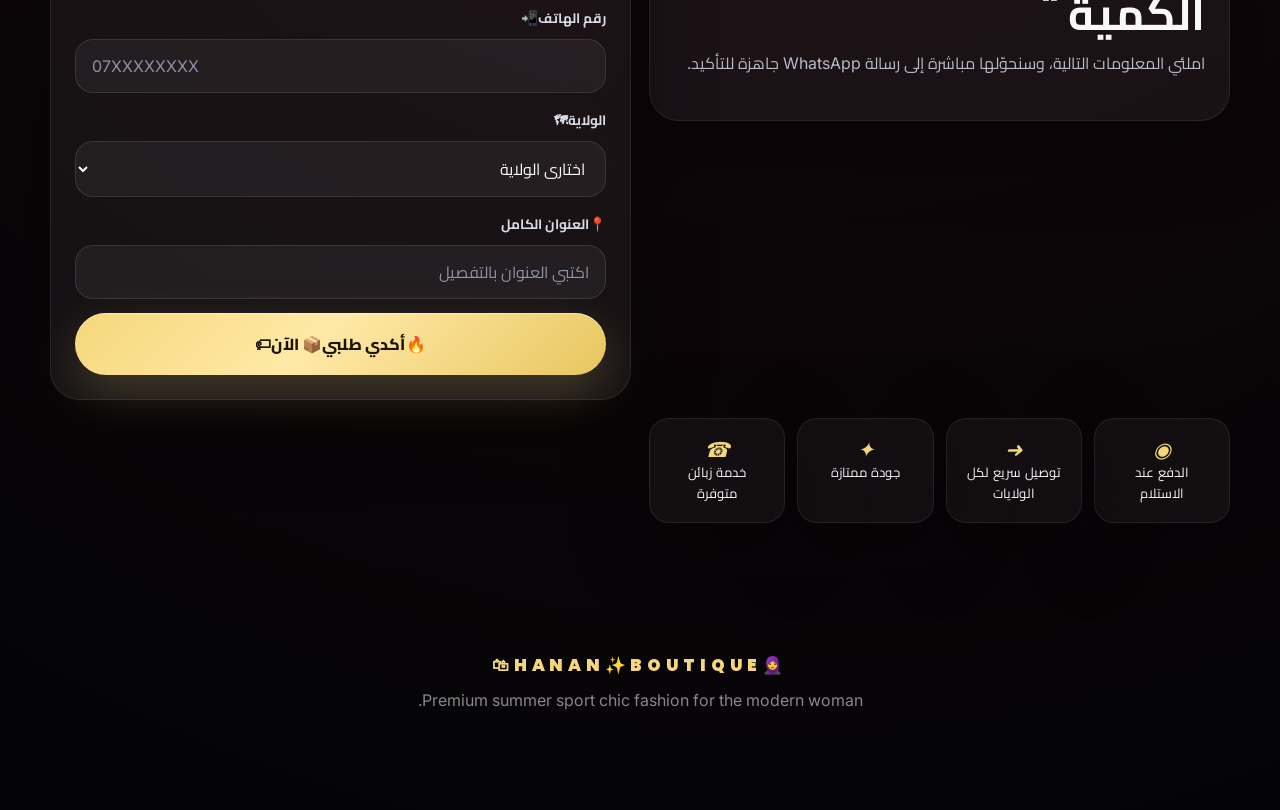
==== commit 6fb85b43: "Update button link to new website path" ====
--- a/index.html
+++ b/index.html
@@ -727,7 +727,7 @@
   </div>
 
 <button class="btn btn-primary sticky-cta"
-        onclick="window.open('HANANWebLauxary.dz/mostastore.a.ayor.ai/mostastore/hananboutiquedz.html')">
+        onclick="window.open('Mywebsite-collab/mostastore.a.ayor.ai/mostastore/hananboutiquedz.html')">
   🛒شراء الآن
 </button>
   <a class="whatsapp" href="https://wa.me/213782260745?text=%D9%85%D8%B1%D8%AD%D8%A8%D8%A7%D8%8C%20%D8%A3%D8%B1%D9%8A%D8%AF%20%D8%A7%D9%84%D8%A7%D8%B3%D8%AA%D9%81%D8%B3%D8%A7%D8%B1%20%D8%B9%D9%86%20%D8%A7%D9%84%D9%85%D8%AC%D9%85%D9%88%D8%B9%D8%A9" target="_blank" aria-label="WhatsApp">✆</a>
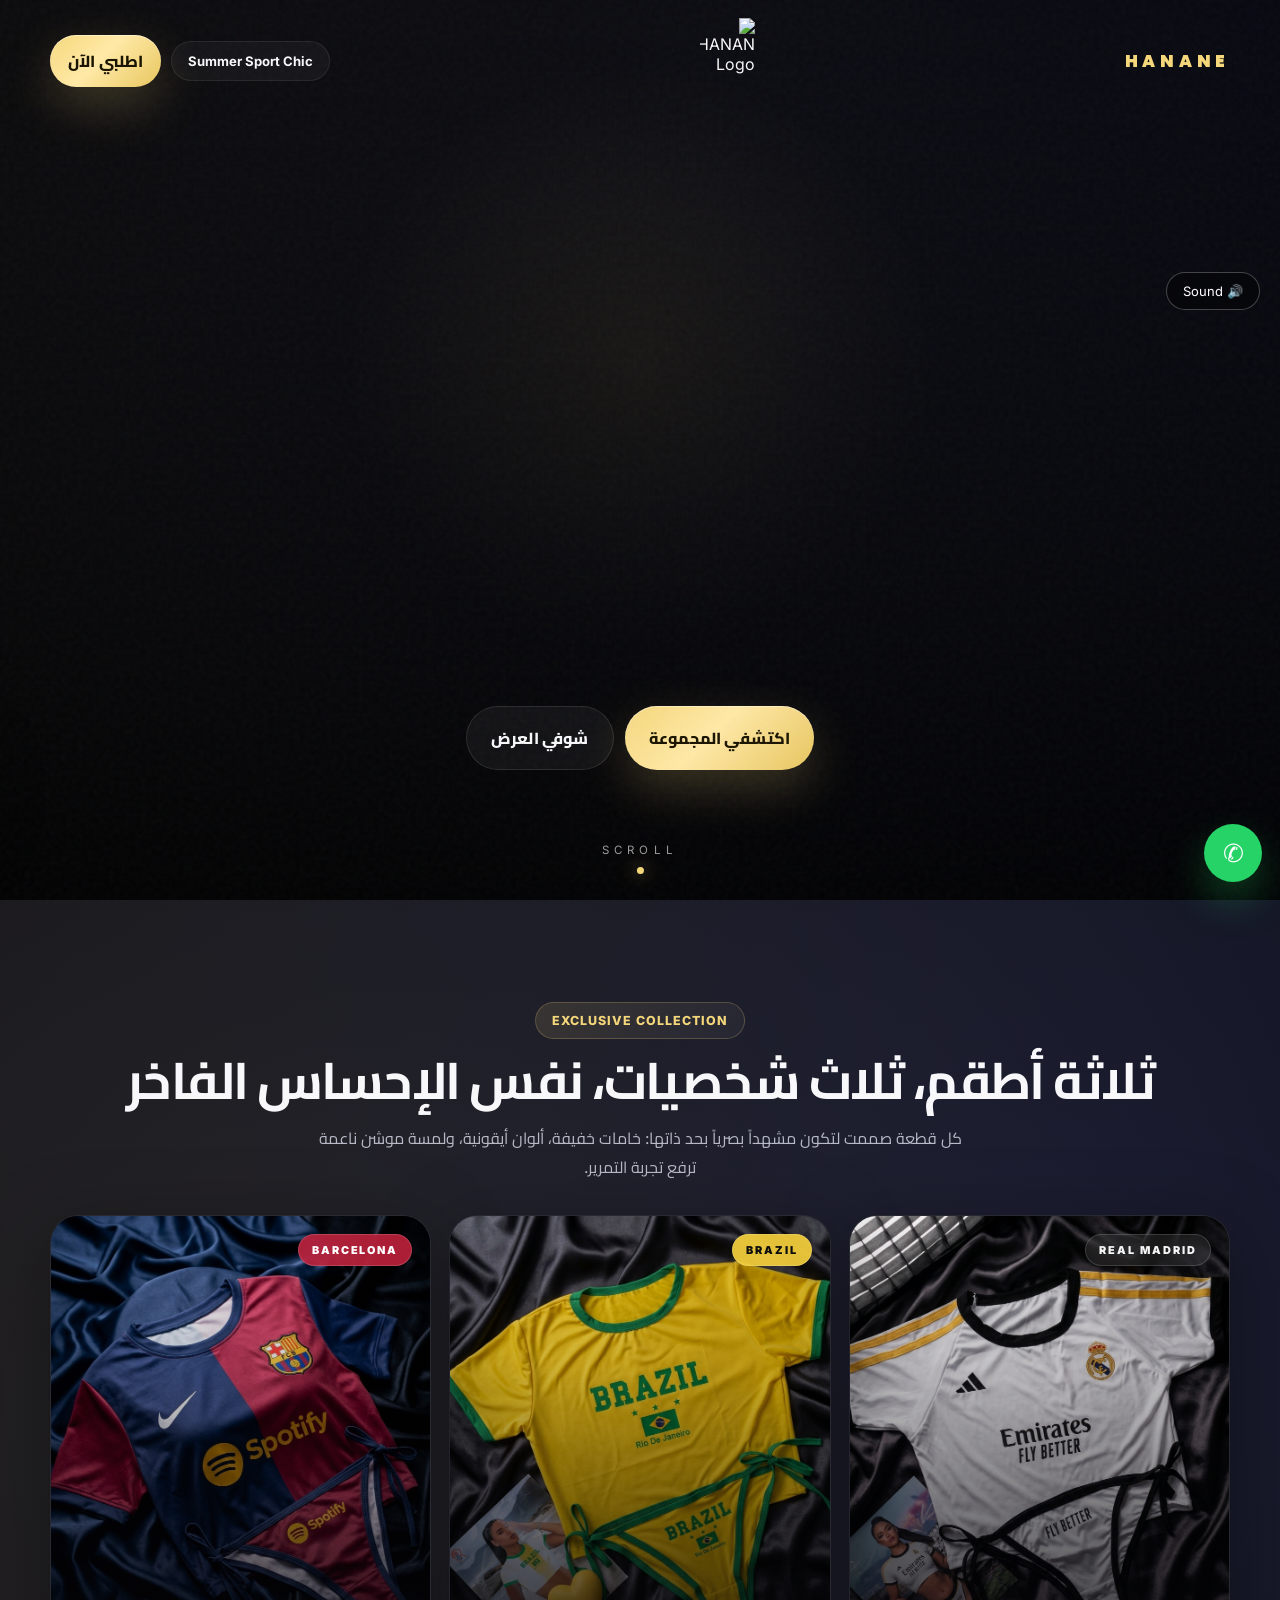
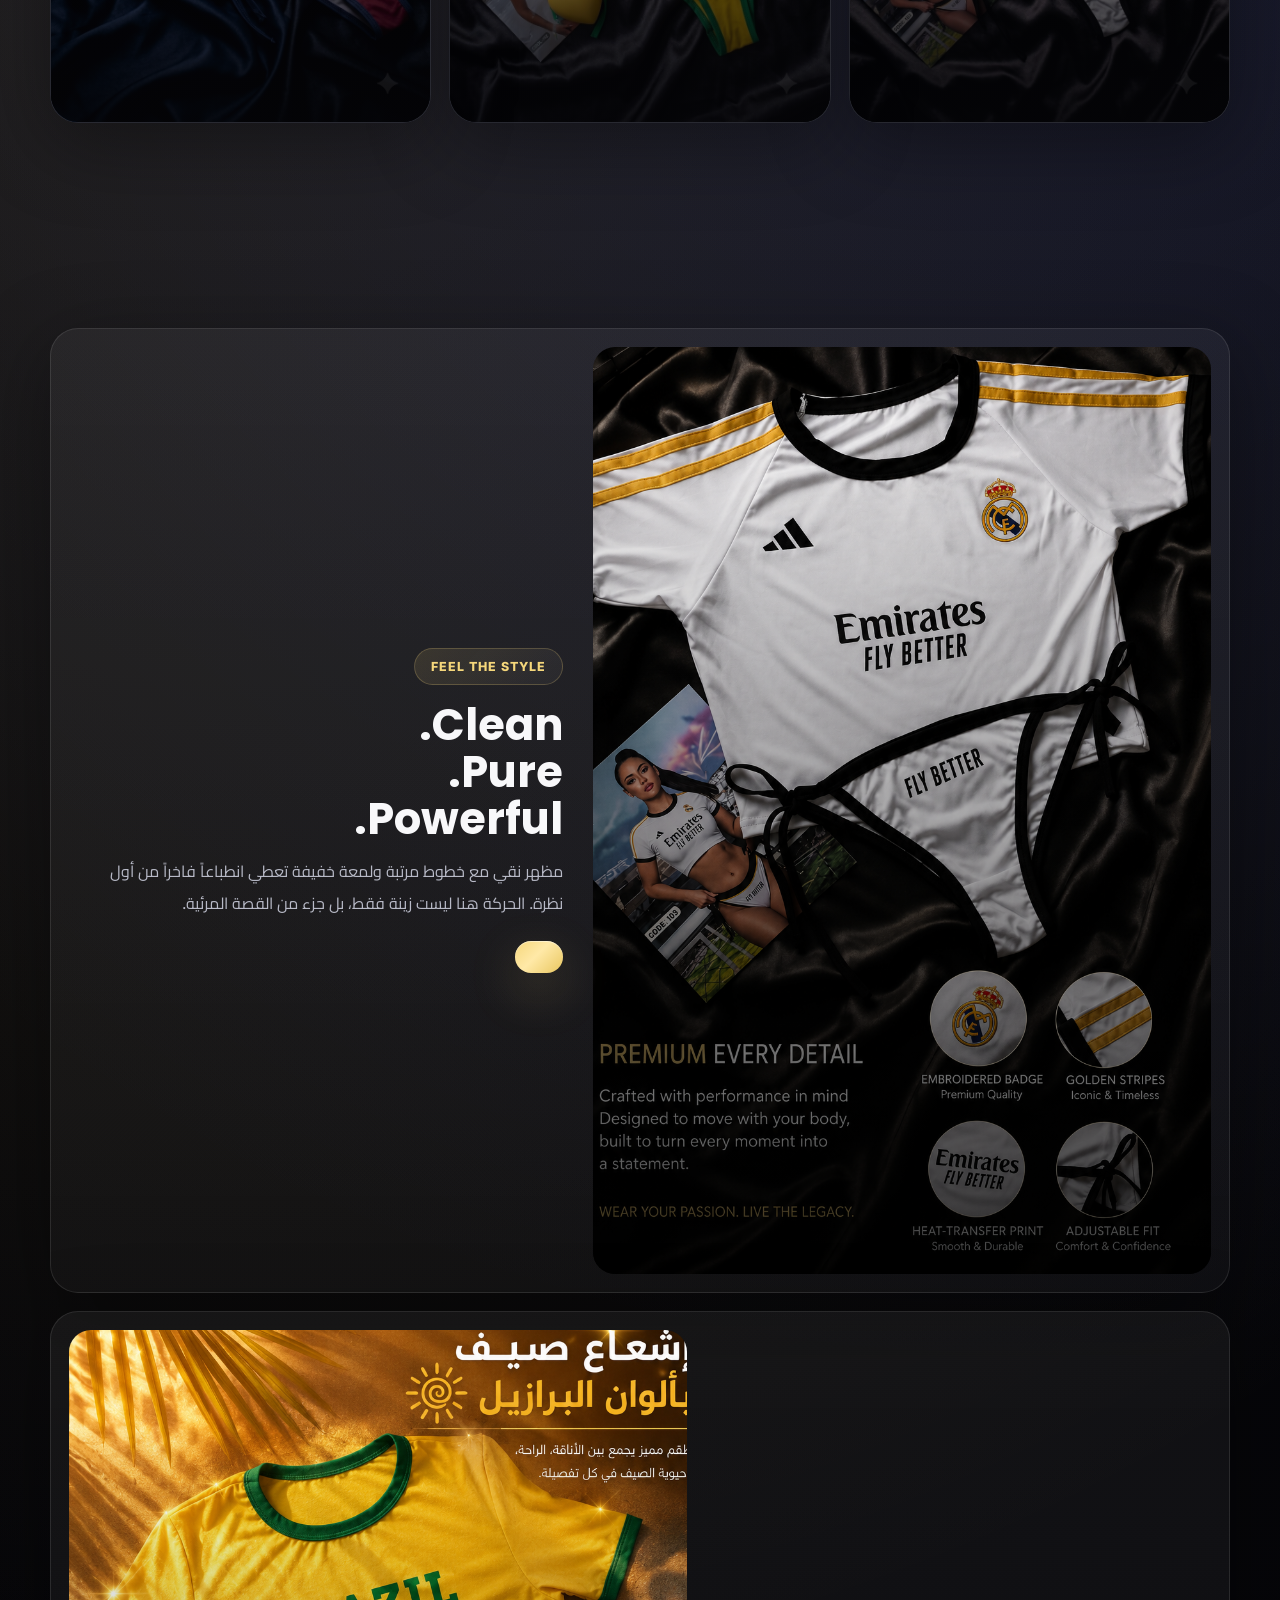
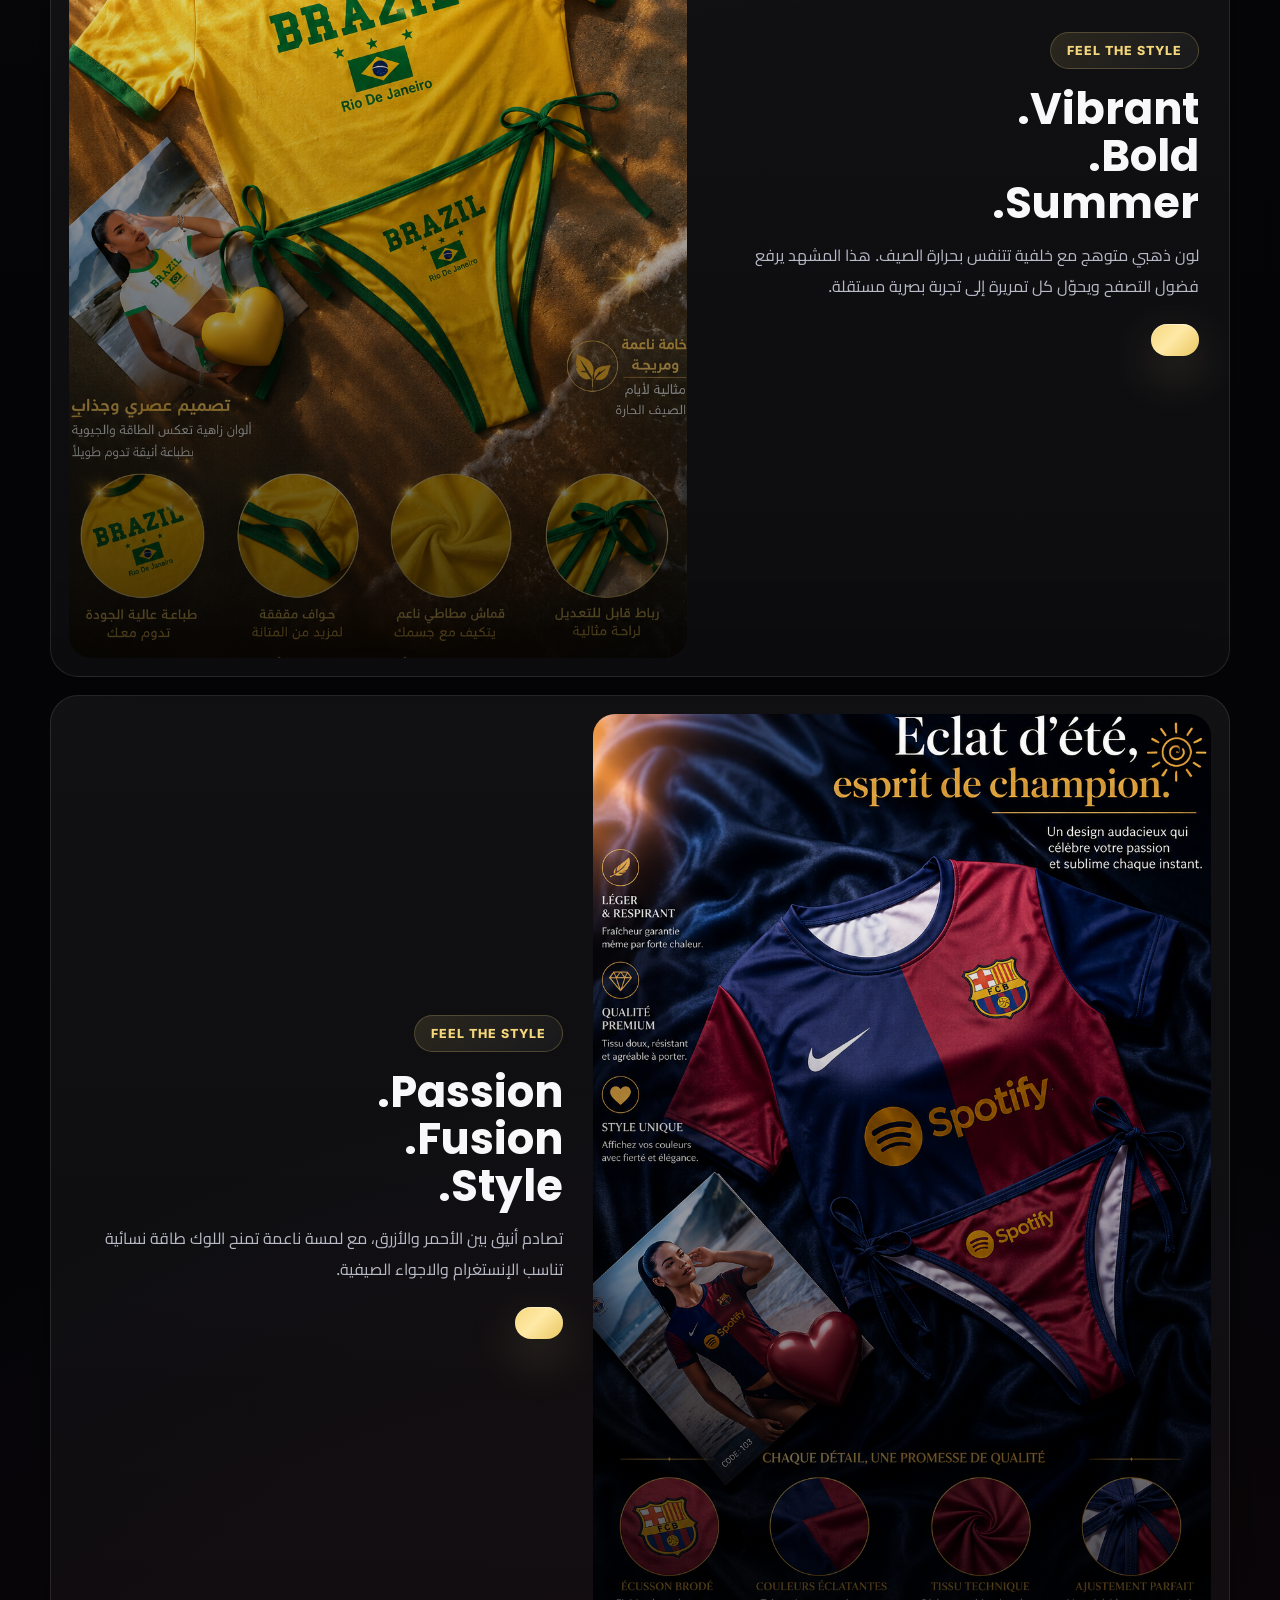
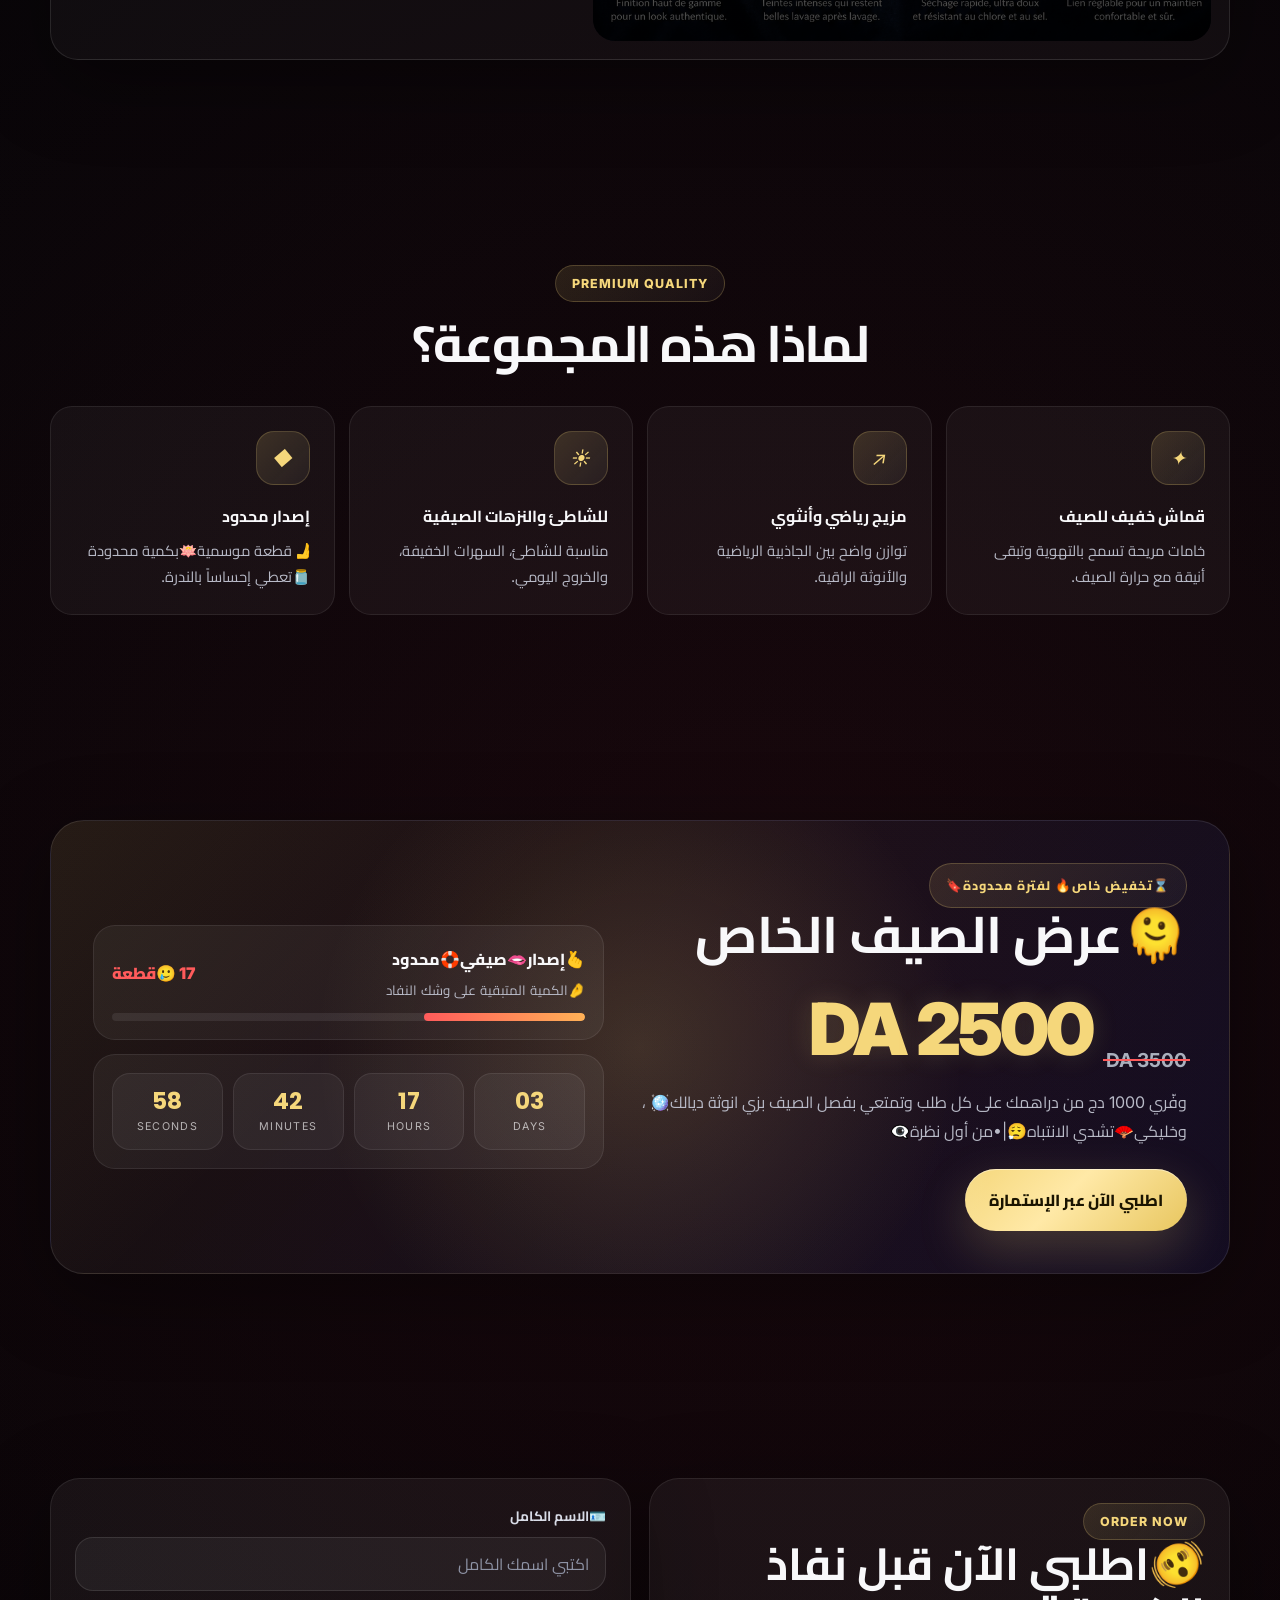
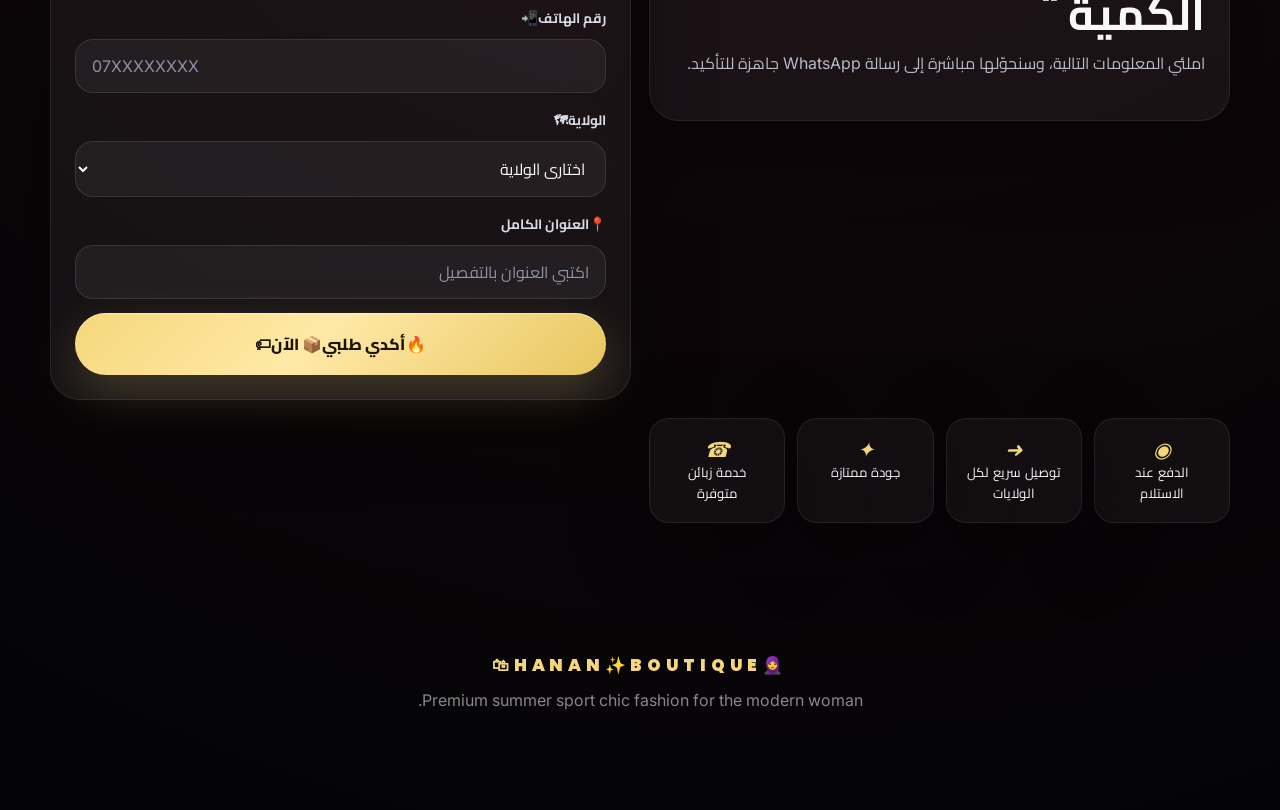
==== commit af228346: "Update button link for HANANWebLuxury" ====
--- a/index.html
+++ b/index.html
@@ -727,7 +727,7 @@
   </div>
 
 <button class="btn btn-primary sticky-cta"
-        onclick="window.open('Mywebsite-collab/mostastore.a.ayor.ai/mostastore/hananboutiquedz.html')">
+        onclick="window.open('HANANWebLauxary.dz/Mywebsite-collab/mostastore.a.ayor.ai/mostastore/hananboutiquedz.html')">
   🛒شراء الآن
 </button>
   <a class="whatsapp" href="https://wa.me/213782260745?text=%D9%85%D8%B1%D8%AD%D8%A8%D8%A7%D8%8C%20%D8%A3%D8%B1%D9%8A%D8%AF%20%D8%A7%D9%84%D8%A7%D8%B3%D8%AA%D9%81%D8%B3%D8%A7%D8%B1%20%D8%B9%D9%86%20%D8%A7%D9%84%D9%85%D8%AC%D9%85%D9%88%D8%B9%D8%A9" target="_blank" aria-label="WhatsApp">✆</a>
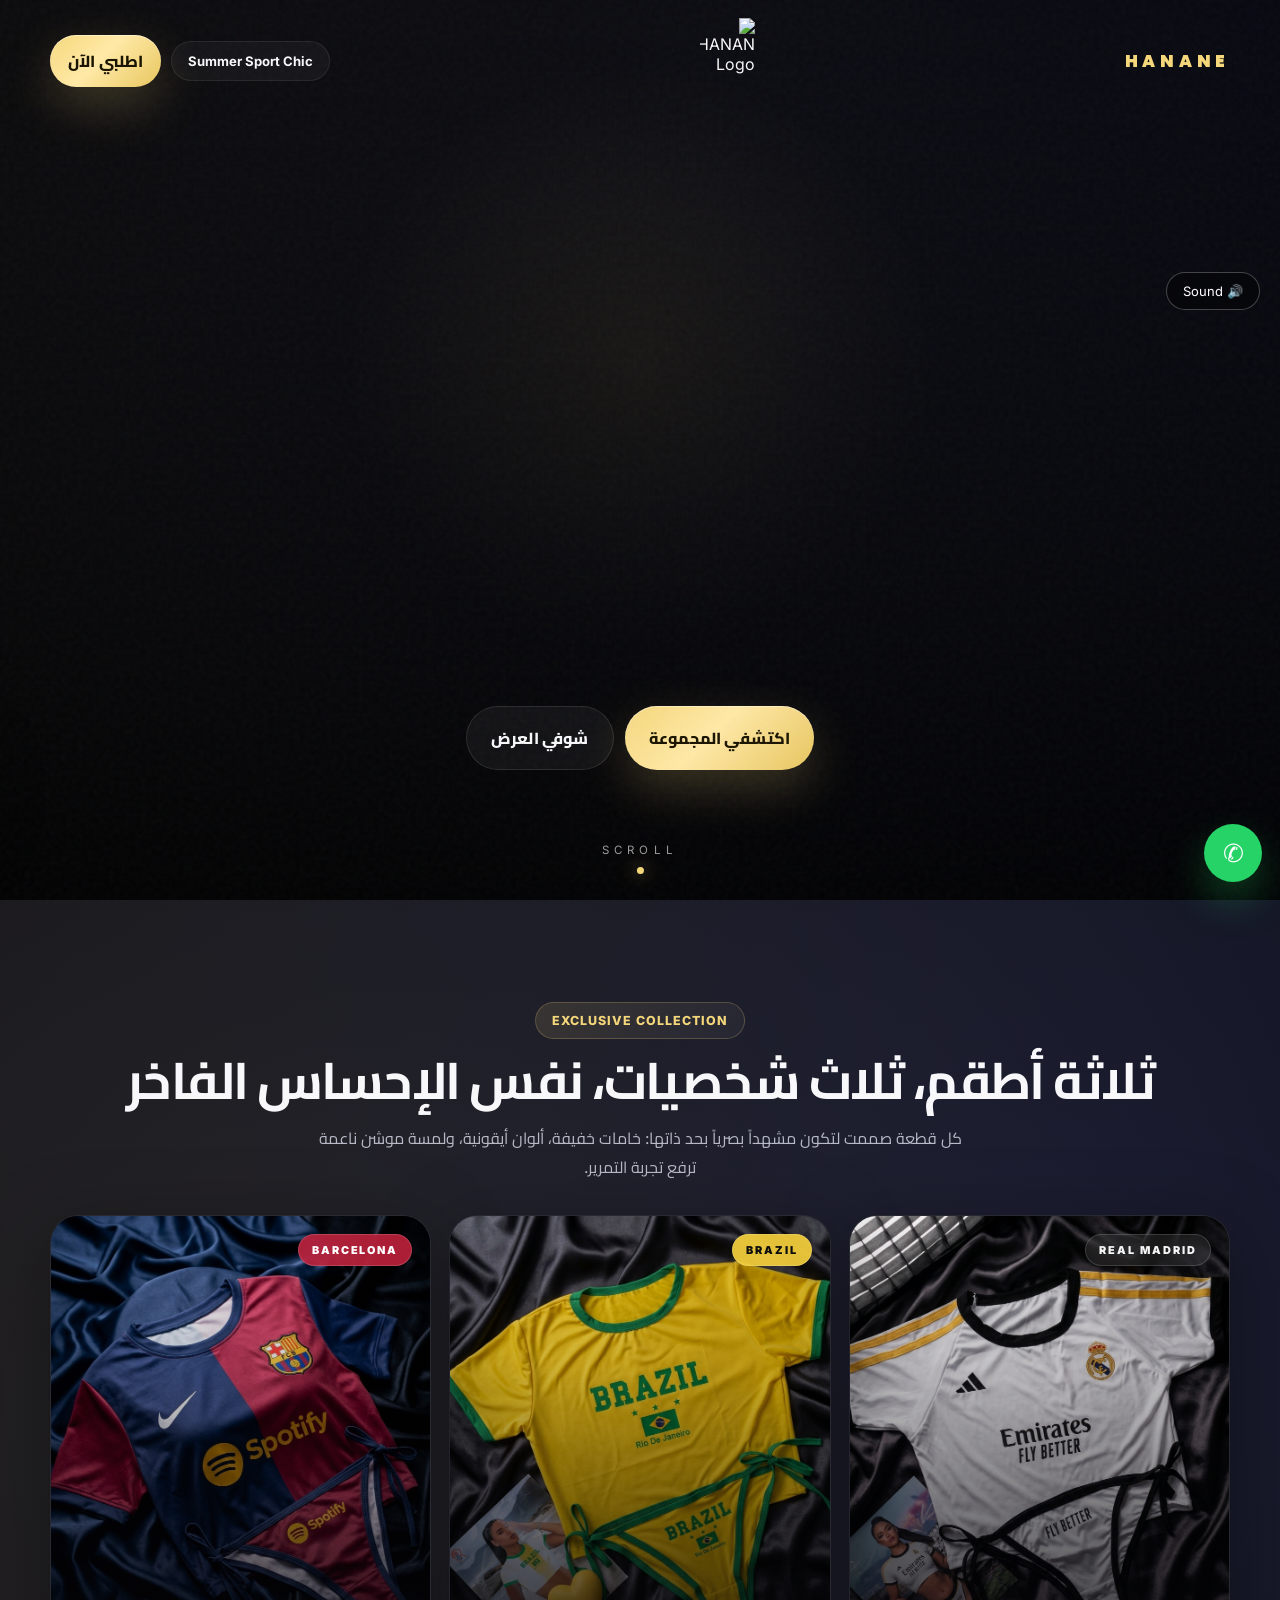
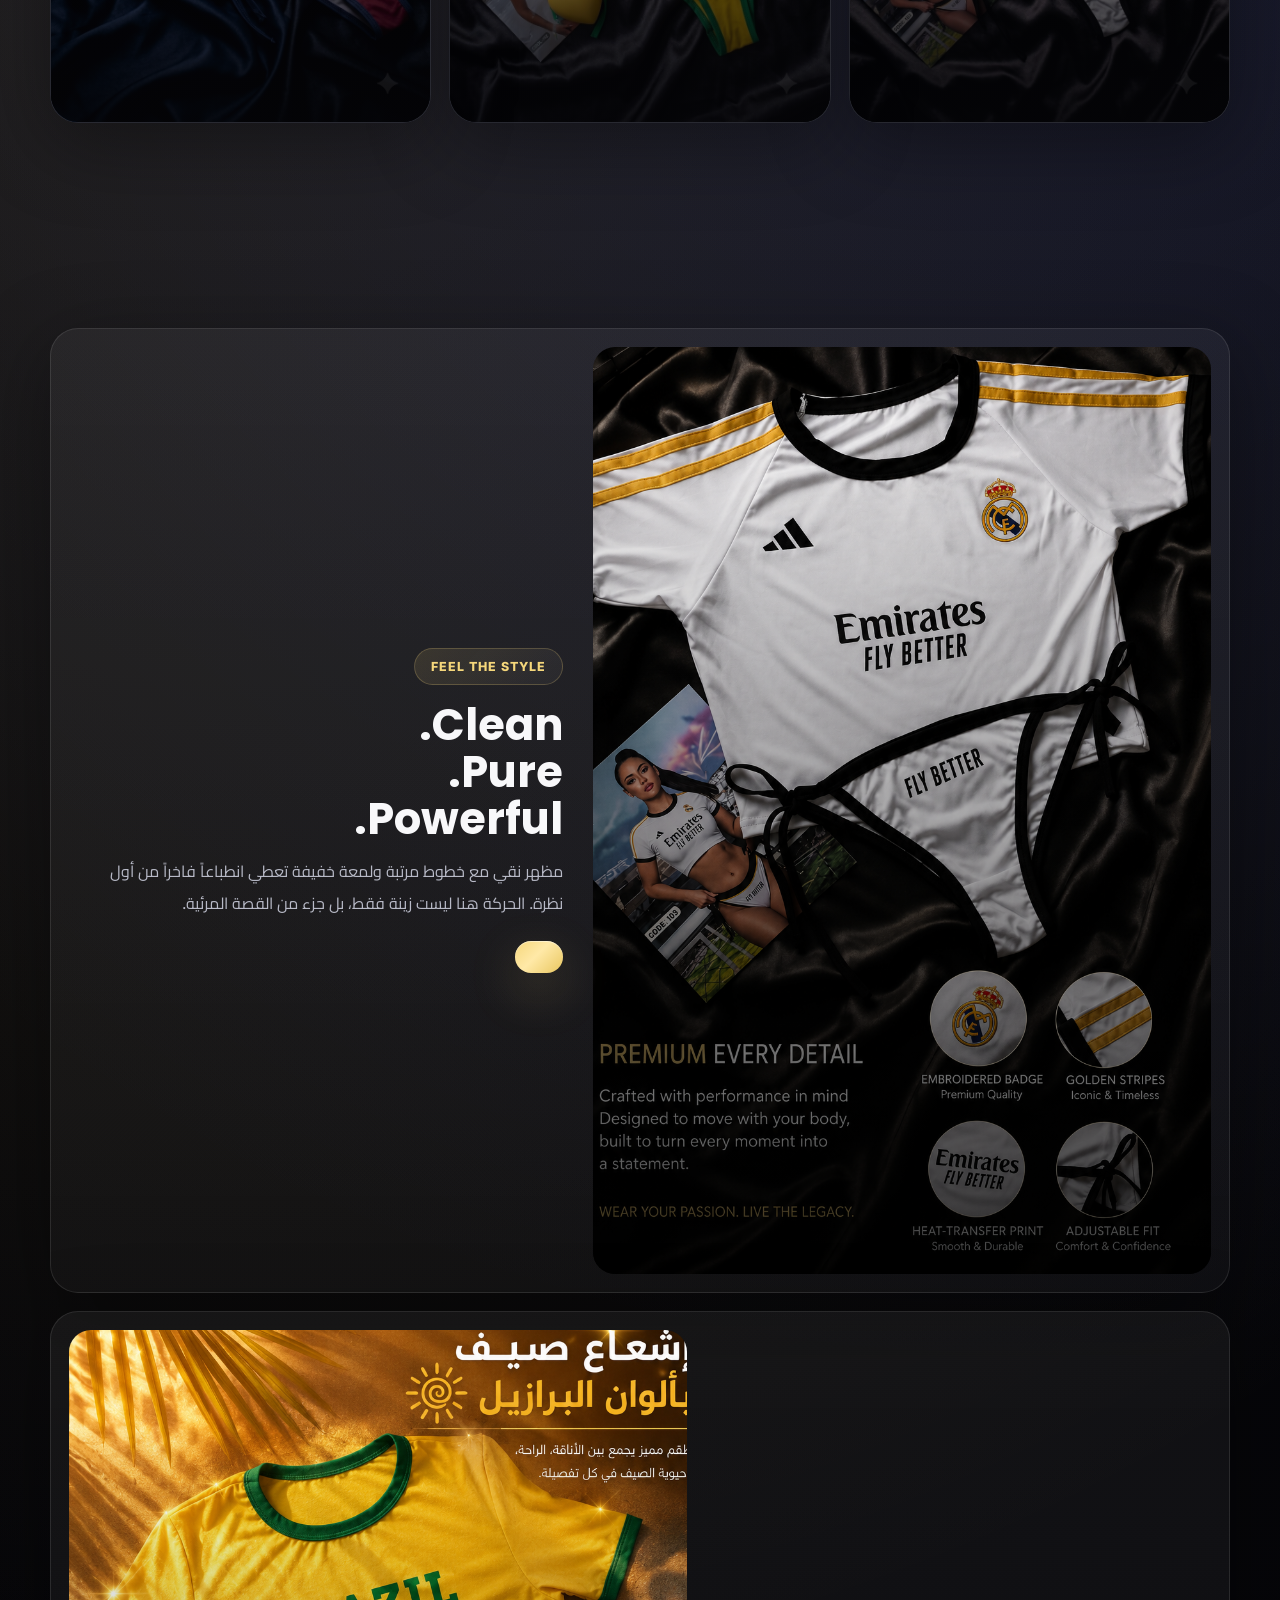
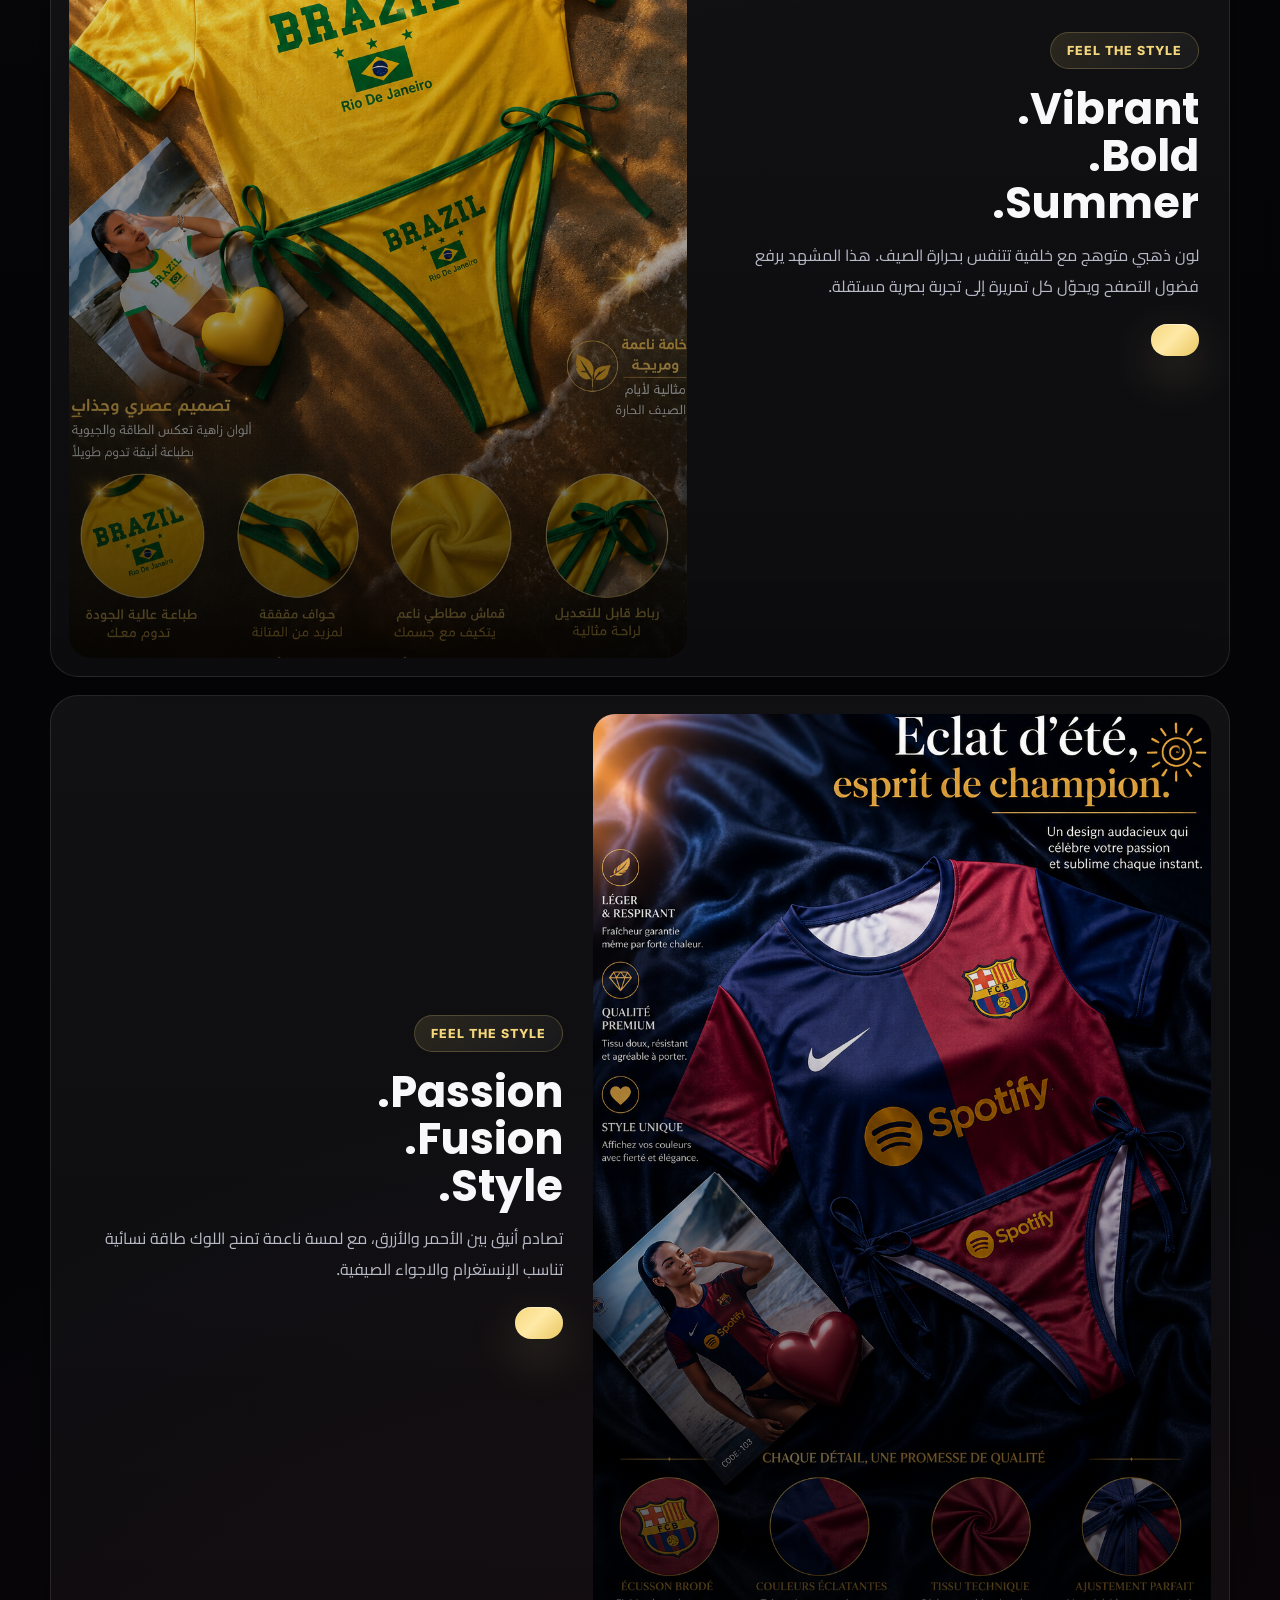
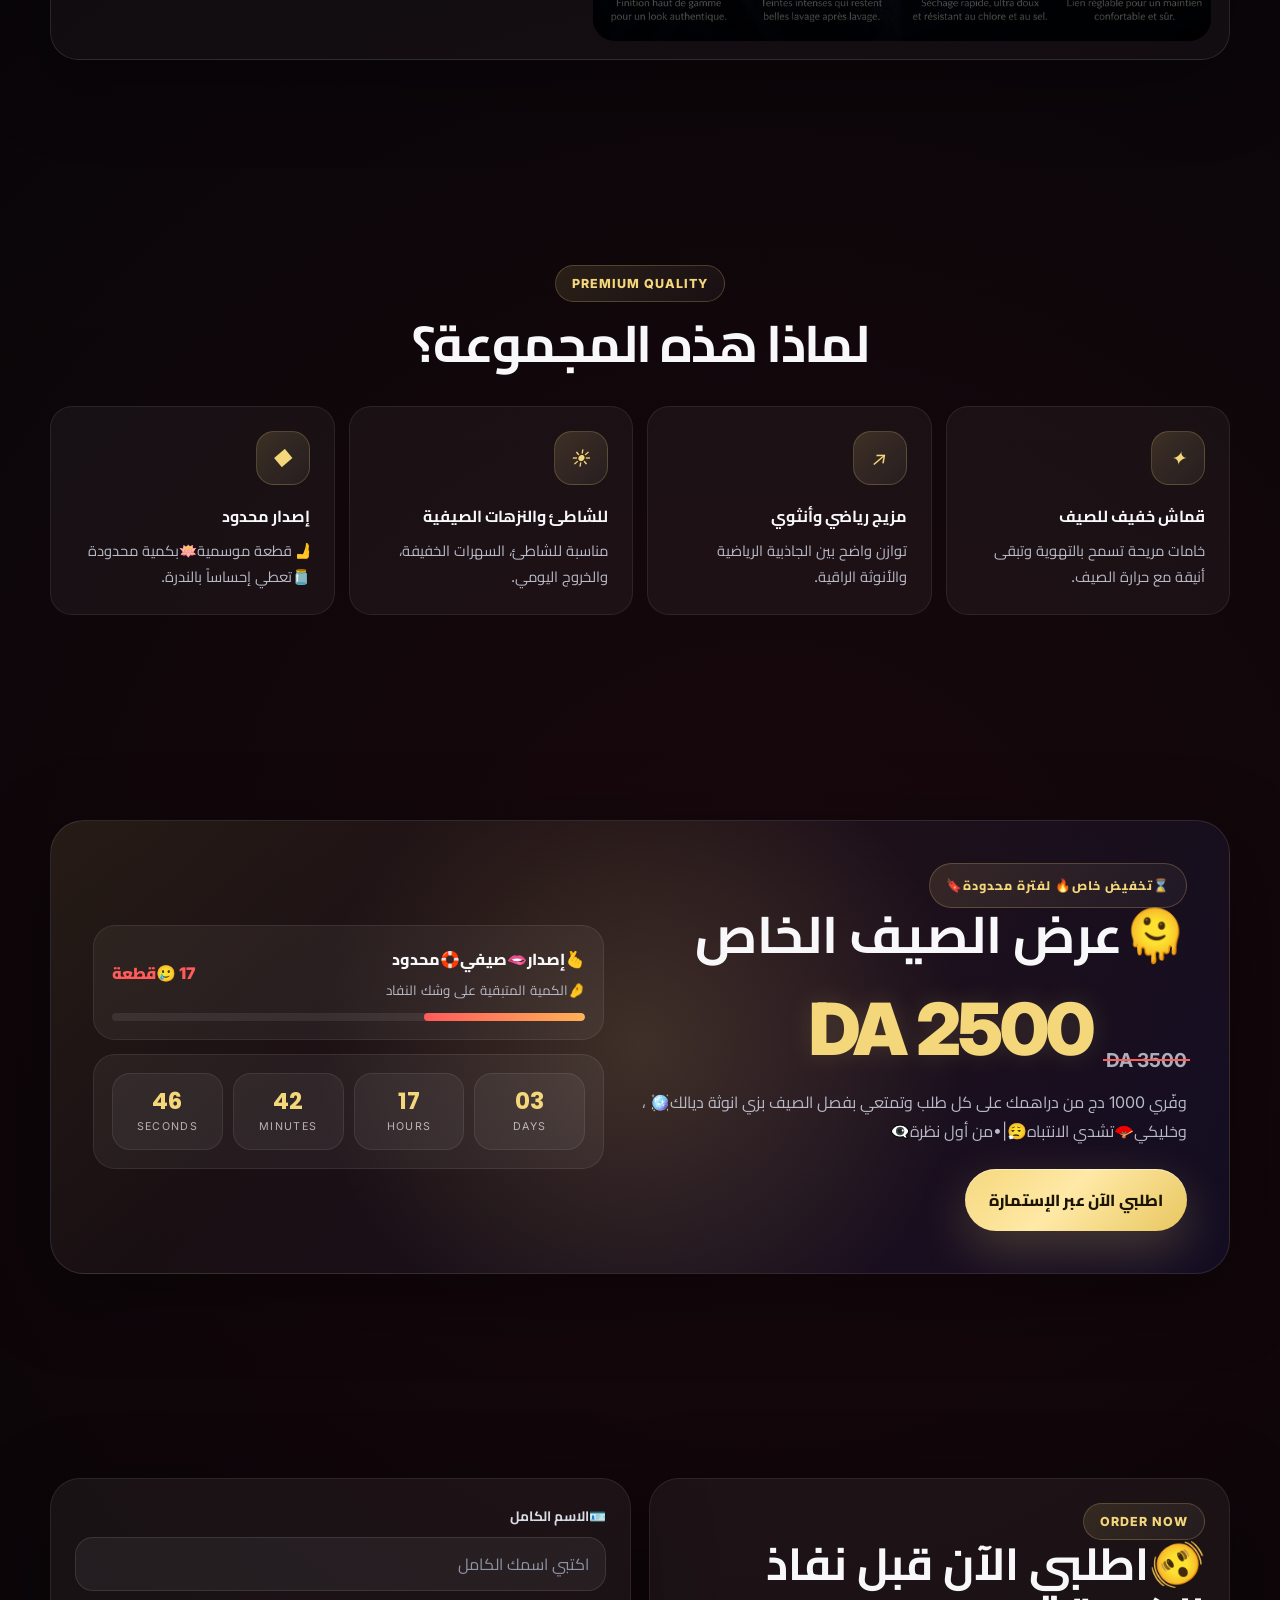
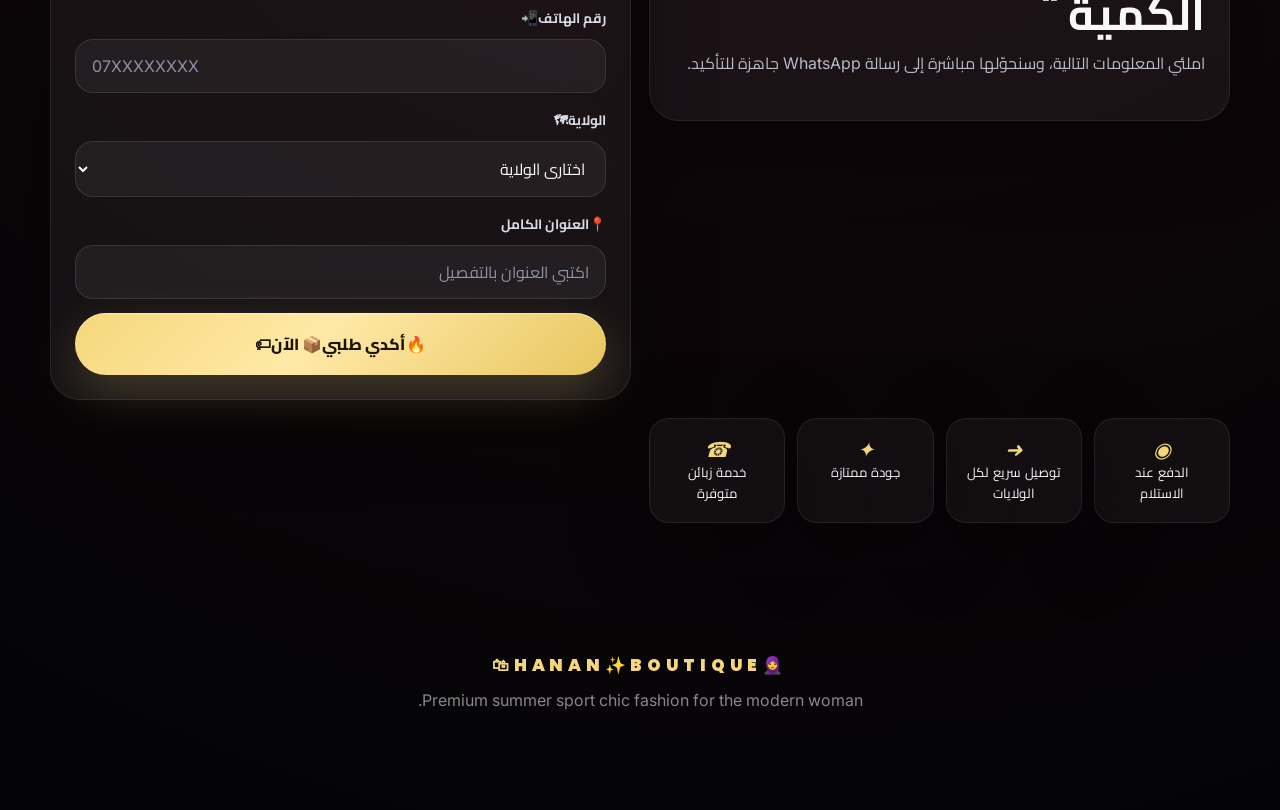
==== commit 110a5e84: "Update button link to use HTTPS" ====
--- a/index.html
+++ b/index.html
@@ -727,7 +727,7 @@
   </div>
 
 <button class="btn btn-primary sticky-cta"
-        onclick="window.open('HANANWebLauxary.dz/Mywebsite-collab/mostastore.a.ayor.ai/mostastore/hananboutiquedz.html')">
+        onclick="window.open('https://mywebsite-collab.github.io/HANANWebLauxary.dz/Mywebsite-collab/mostastore.a.ayor.ai/mostastore/hananboutiquedz.html')">
   🛒شراء الآن
 </button>
   <a class="whatsapp" href="https://wa.me/213782260745?text=%D9%85%D8%B1%D8%AD%D8%A8%D8%A7%D8%8C%20%D8%A3%D8%B1%D9%8A%D8%AF%20%D8%A7%D9%84%D8%A7%D8%B3%D8%AA%D9%81%D8%B3%D8%A7%D8%B1%20%D8%B9%D9%86%20%D8%A7%D9%84%D9%85%D8%AC%D9%85%D9%88%D8%B9%D8%A9" target="_blank" aria-label="WhatsApp">✆</a>
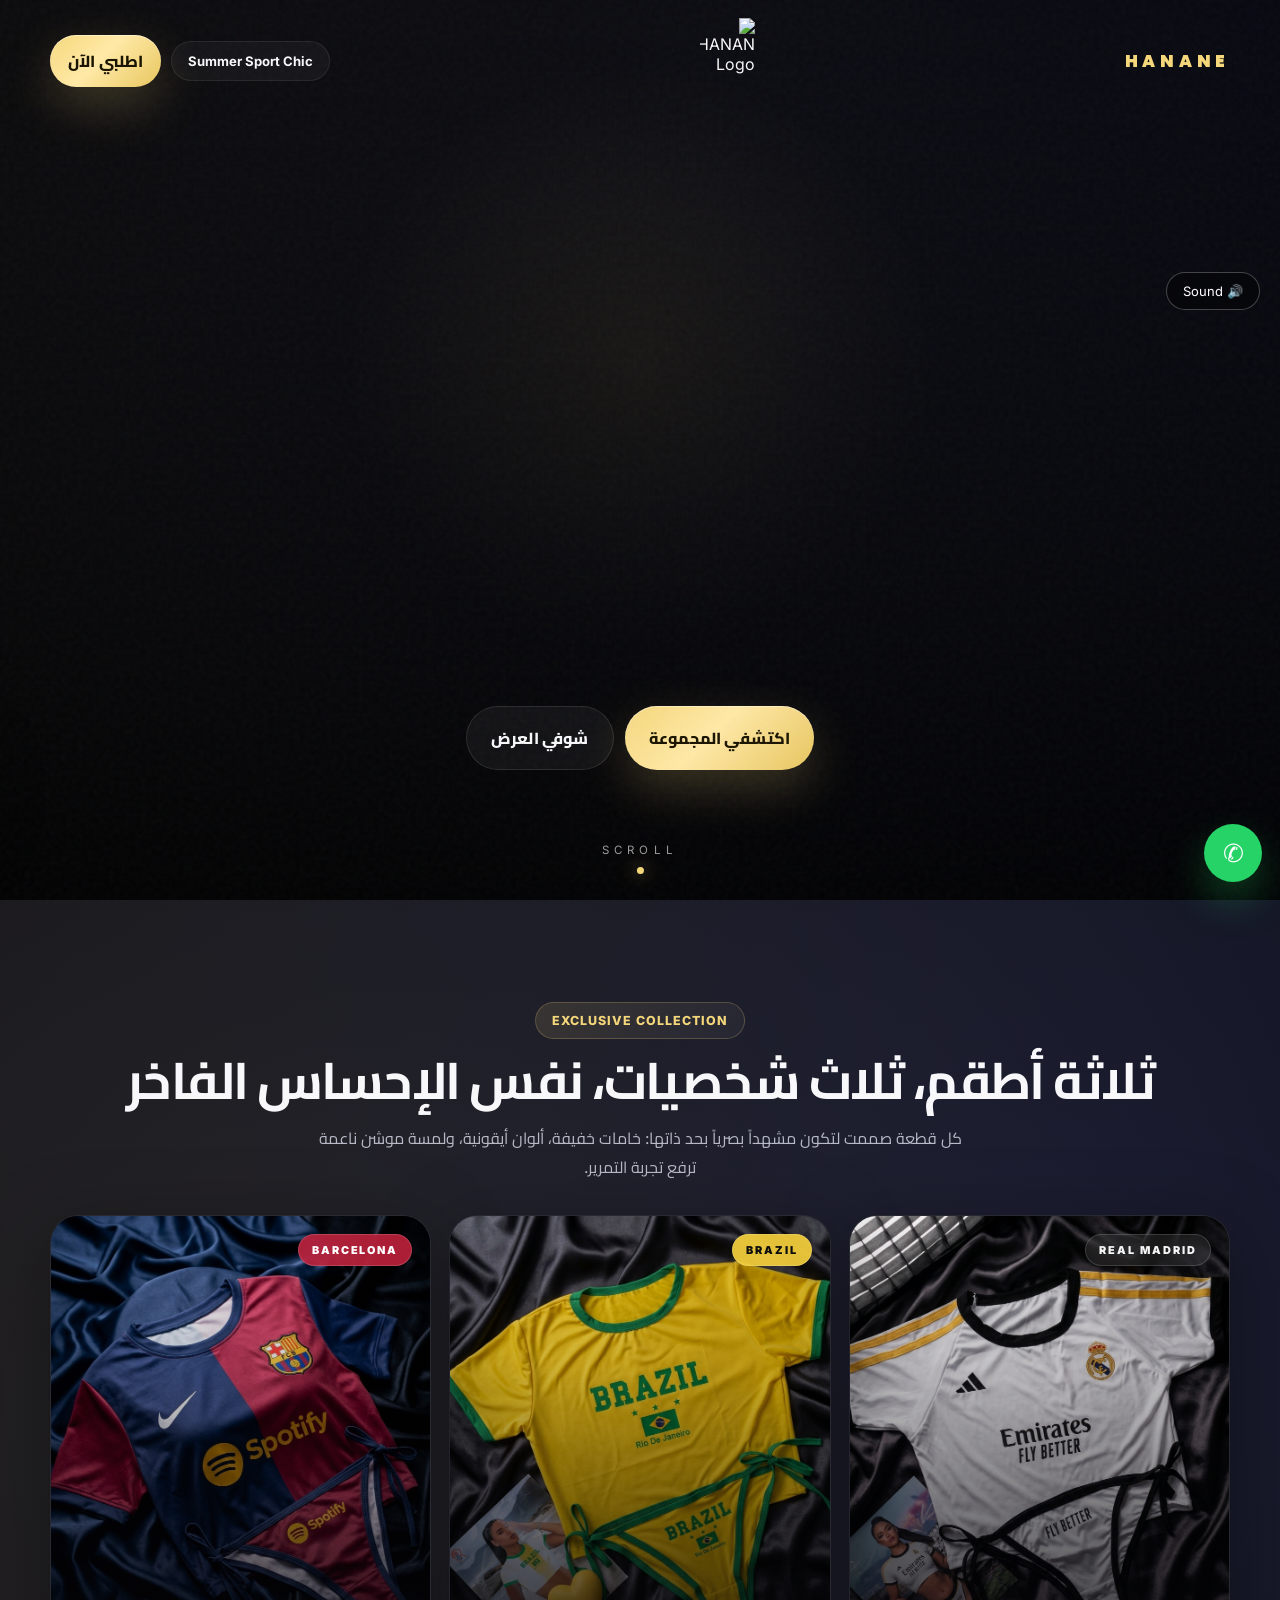
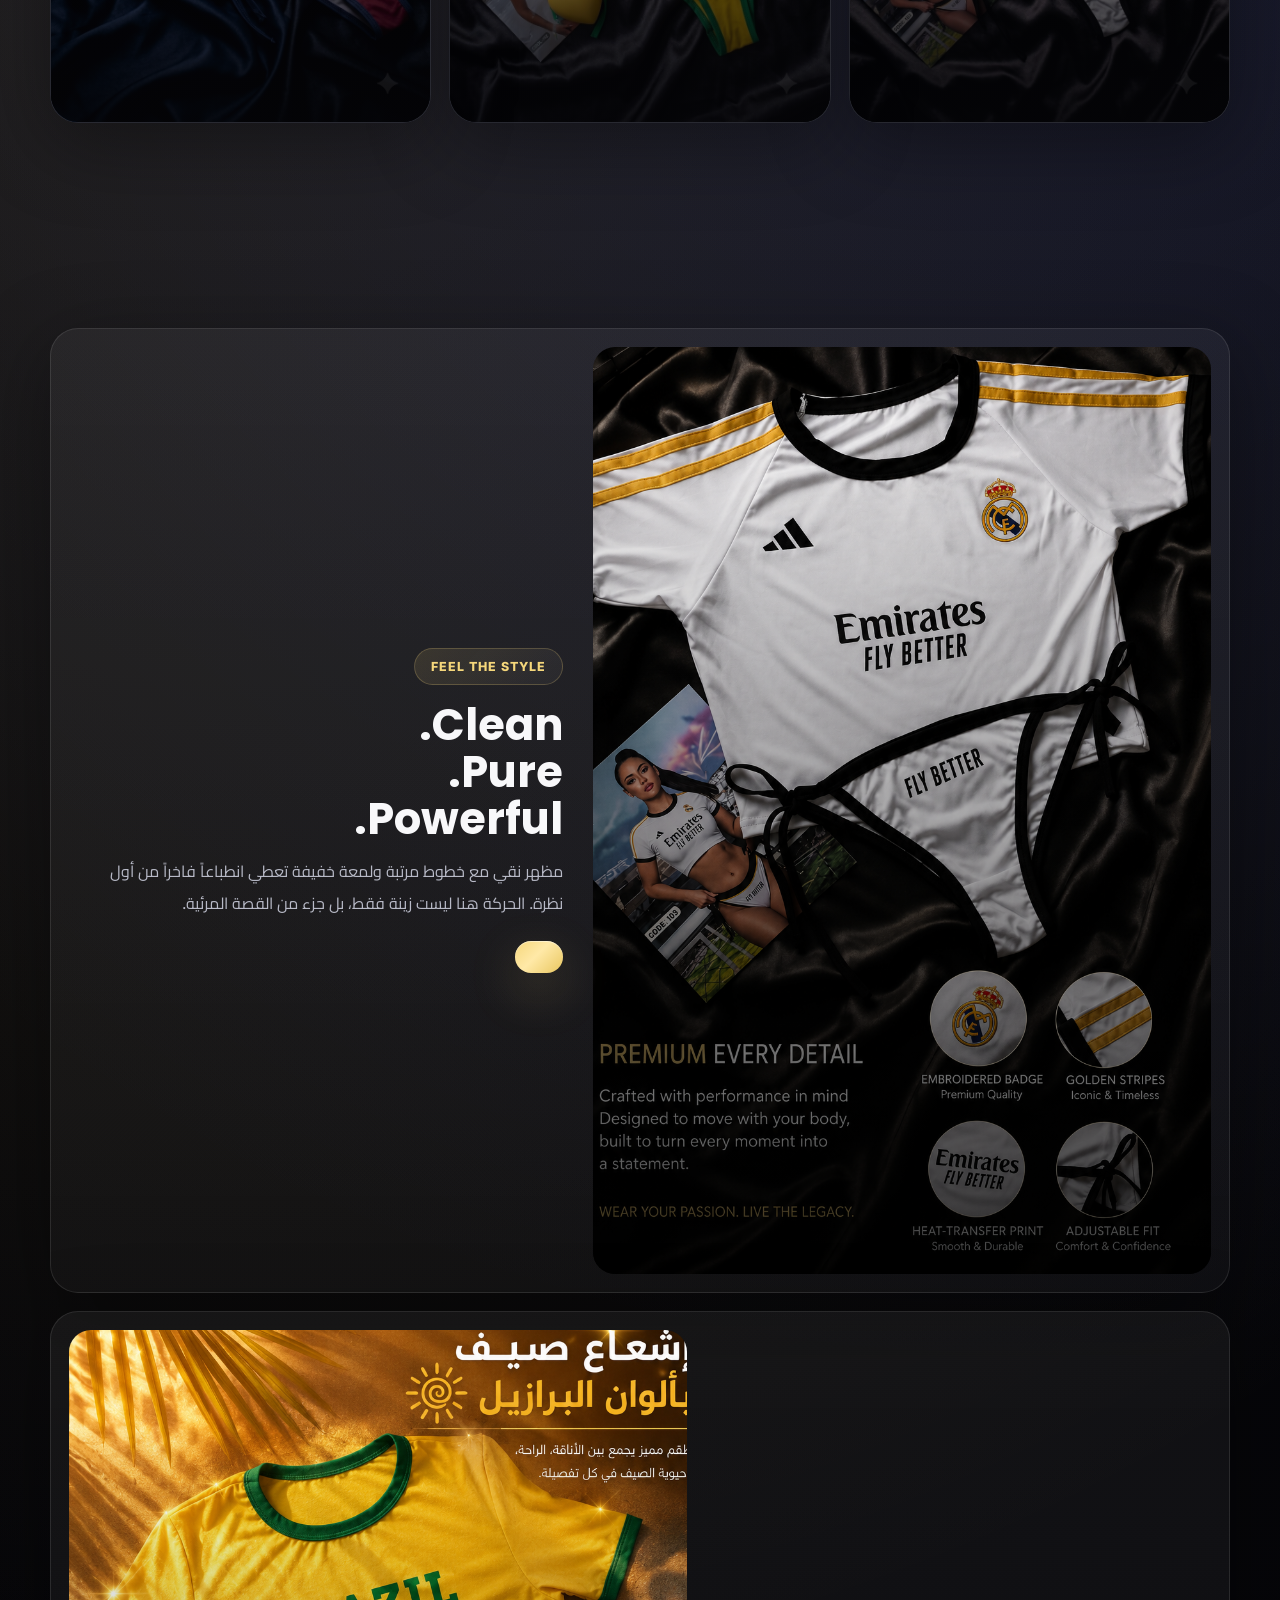
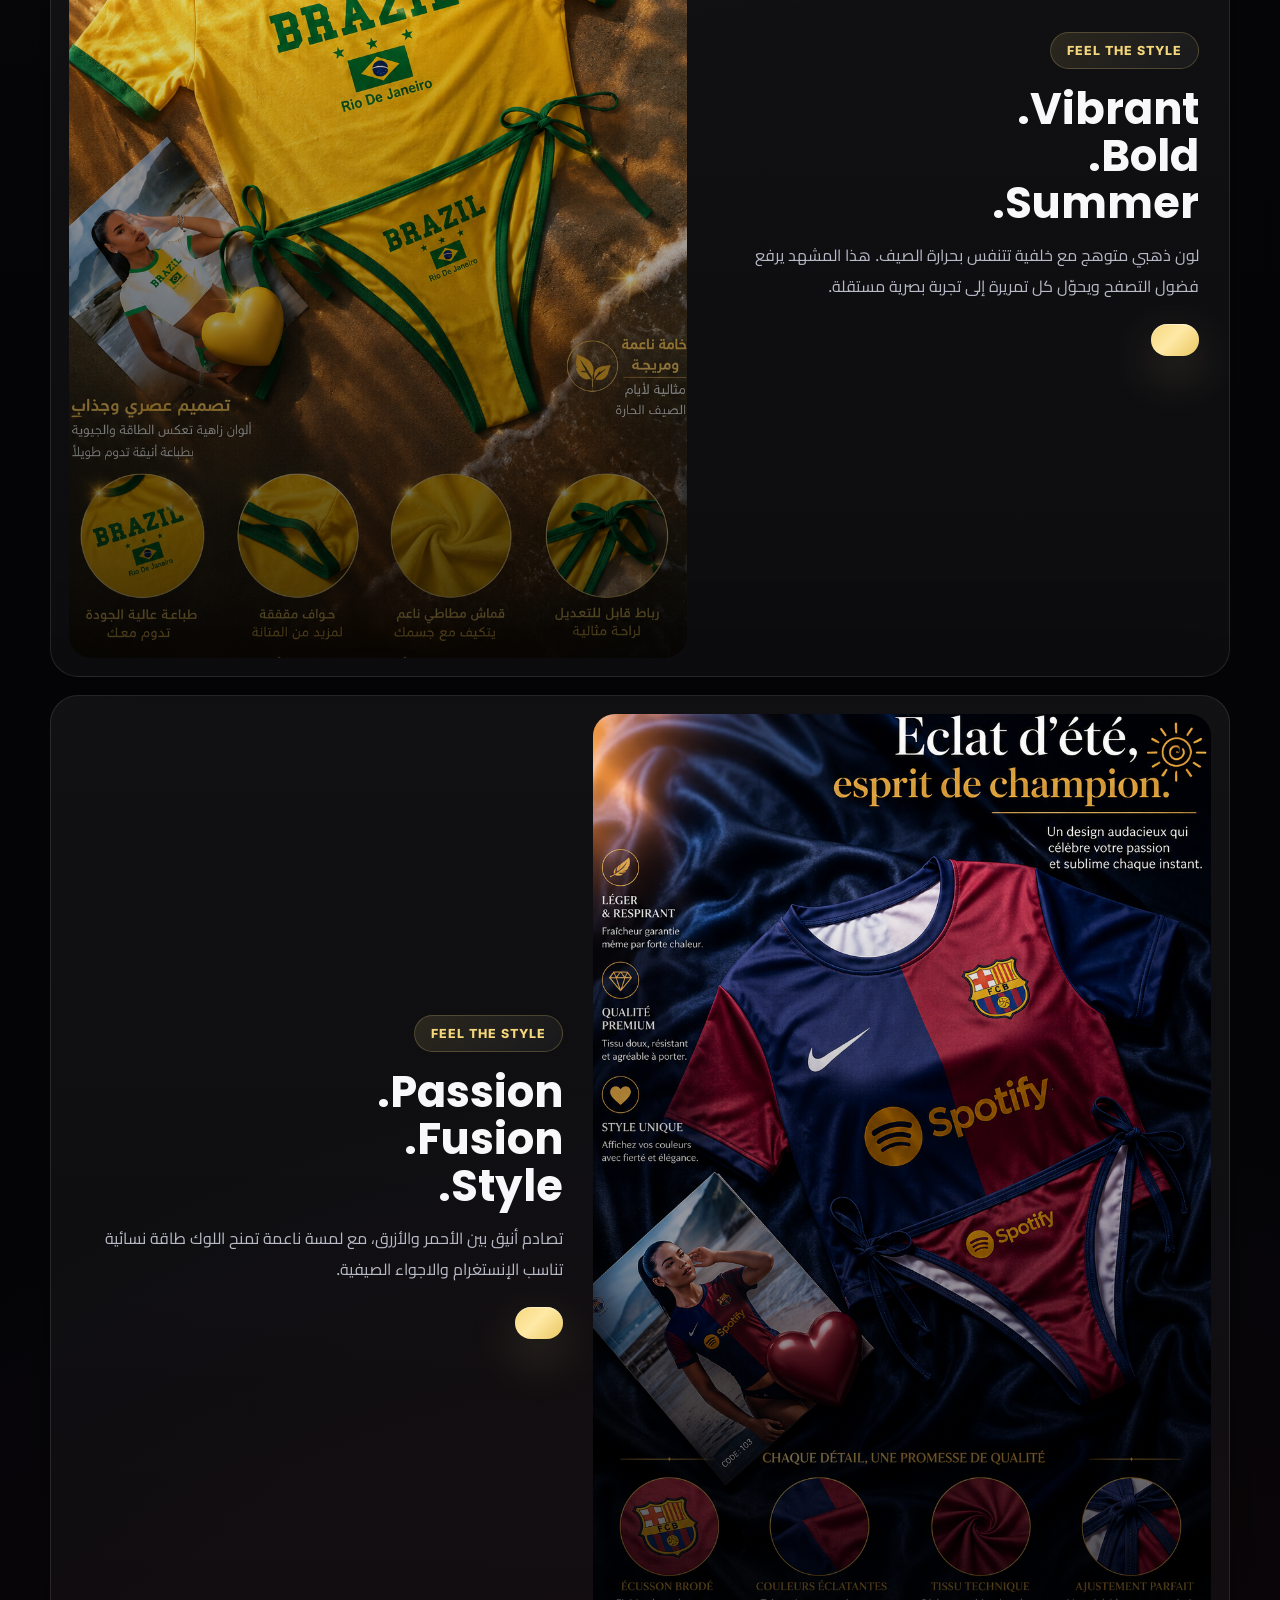
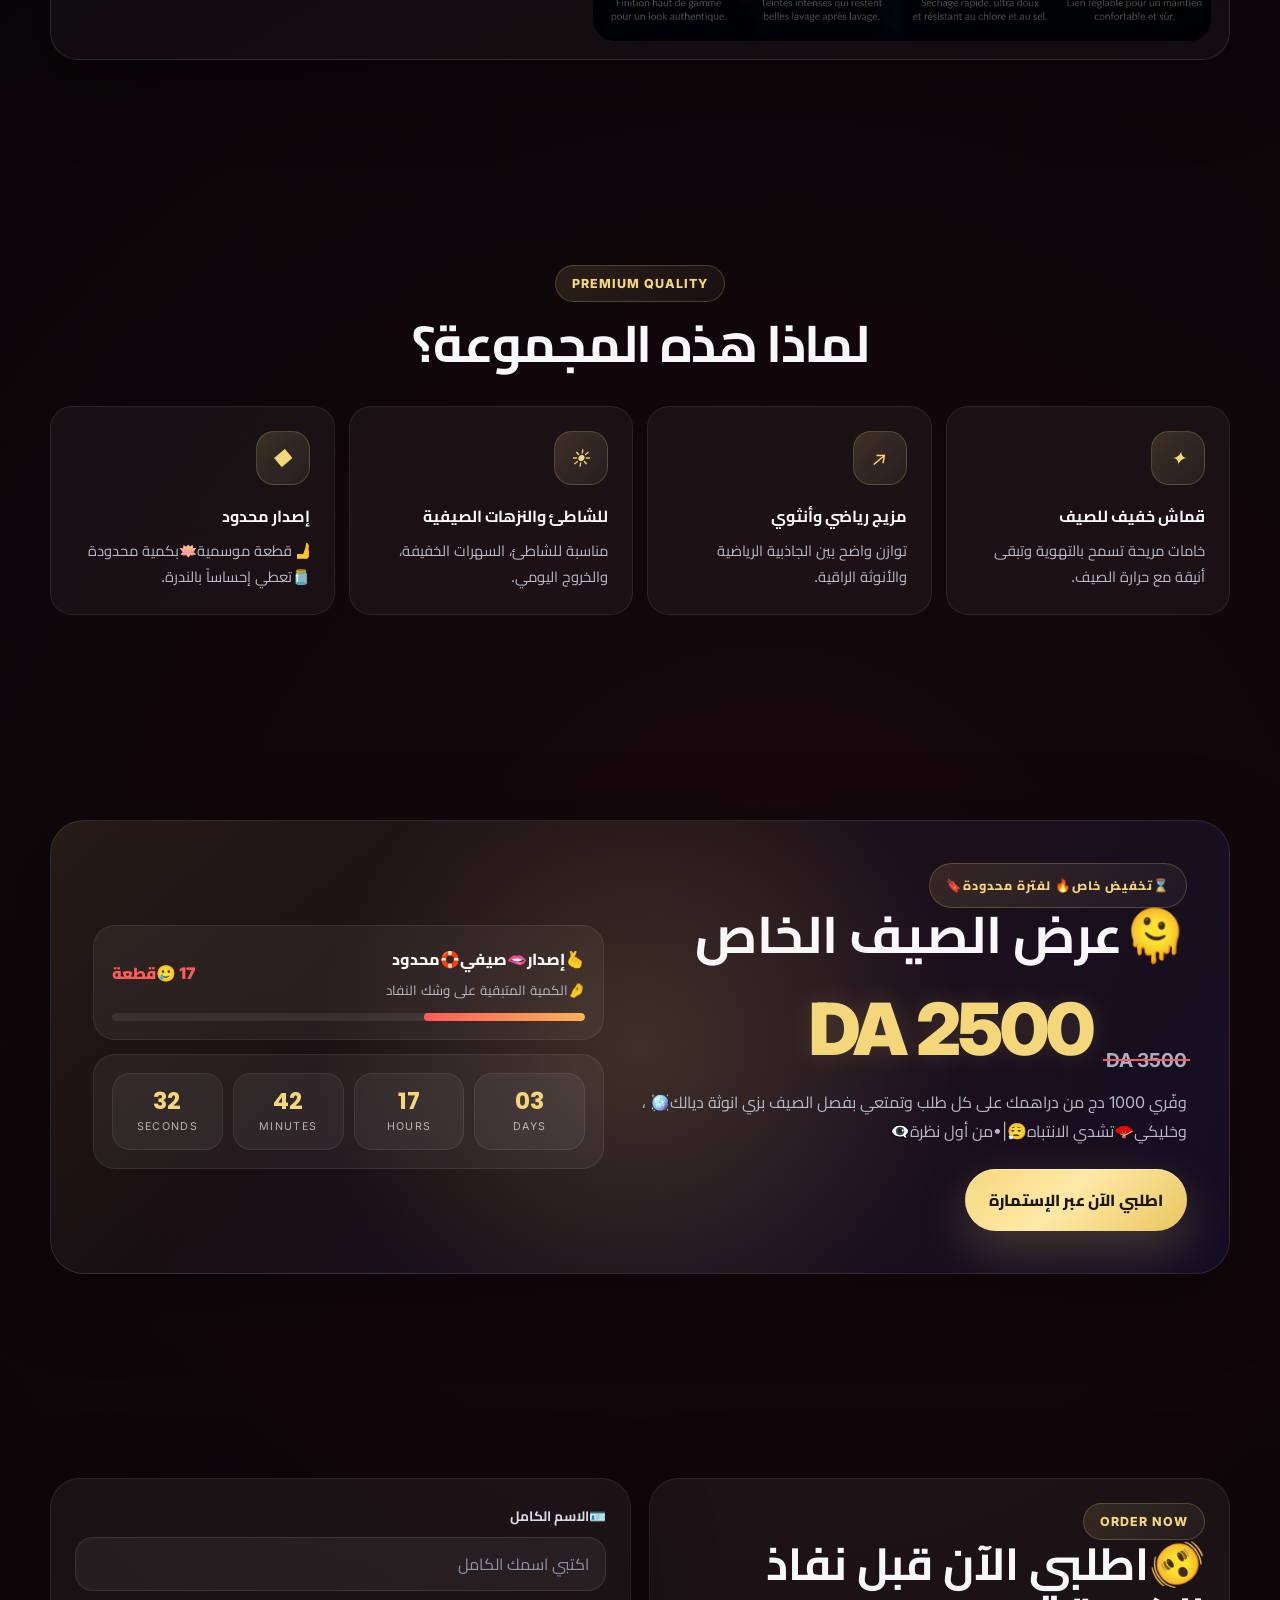
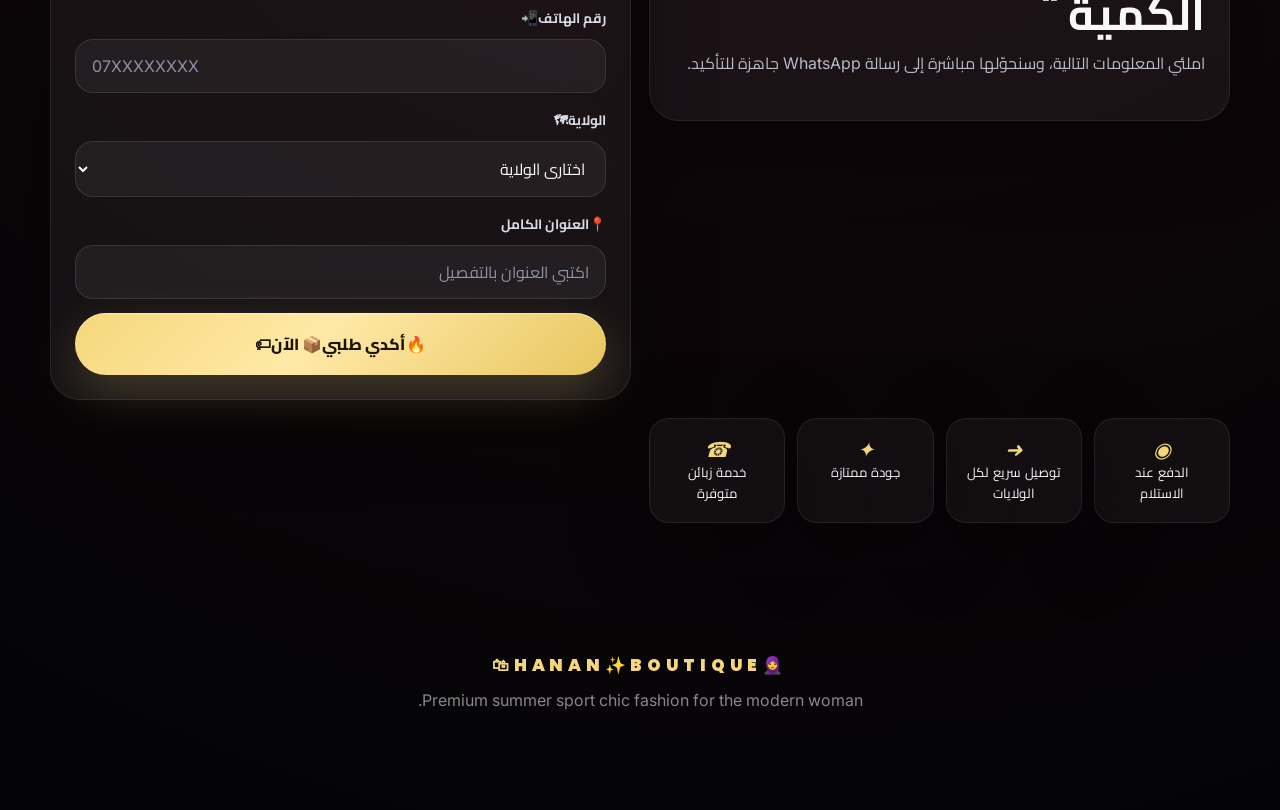
==== commit fbc9ffa3: "Update button link to a shorter URL" ====
--- a/index.html
+++ b/index.html
@@ -727,7 +727,7 @@
   </div>
 
 <button class="btn btn-primary sticky-cta"
-        onclick="window.open('https://mywebsite-collab.github.io/HANANWebLauxary.dz/Mywebsite-collab/mostastore.a.ayor.ai/mostastore/hananboutiquedz.html')">
+        onclick="window.open('mostastore.a.ayor.ai/mostastore/hananboutiquedz.html')">
   🛒شراء الآن
 </button>
   <a class="whatsapp" href="https://wa.me/213782260745?text=%D9%85%D8%B1%D8%AD%D8%A8%D8%A7%D8%8C%20%D8%A3%D8%B1%D9%8A%D8%AF%20%D8%A7%D9%84%D8%A7%D8%B3%D8%AA%D9%81%D8%B3%D8%A7%D8%B1%20%D8%B9%D9%86%20%D8%A7%D9%84%D9%85%D8%AC%D9%85%D9%88%D8%B9%D8%A9" target="_blank" aria-label="WhatsApp">✆</a>
